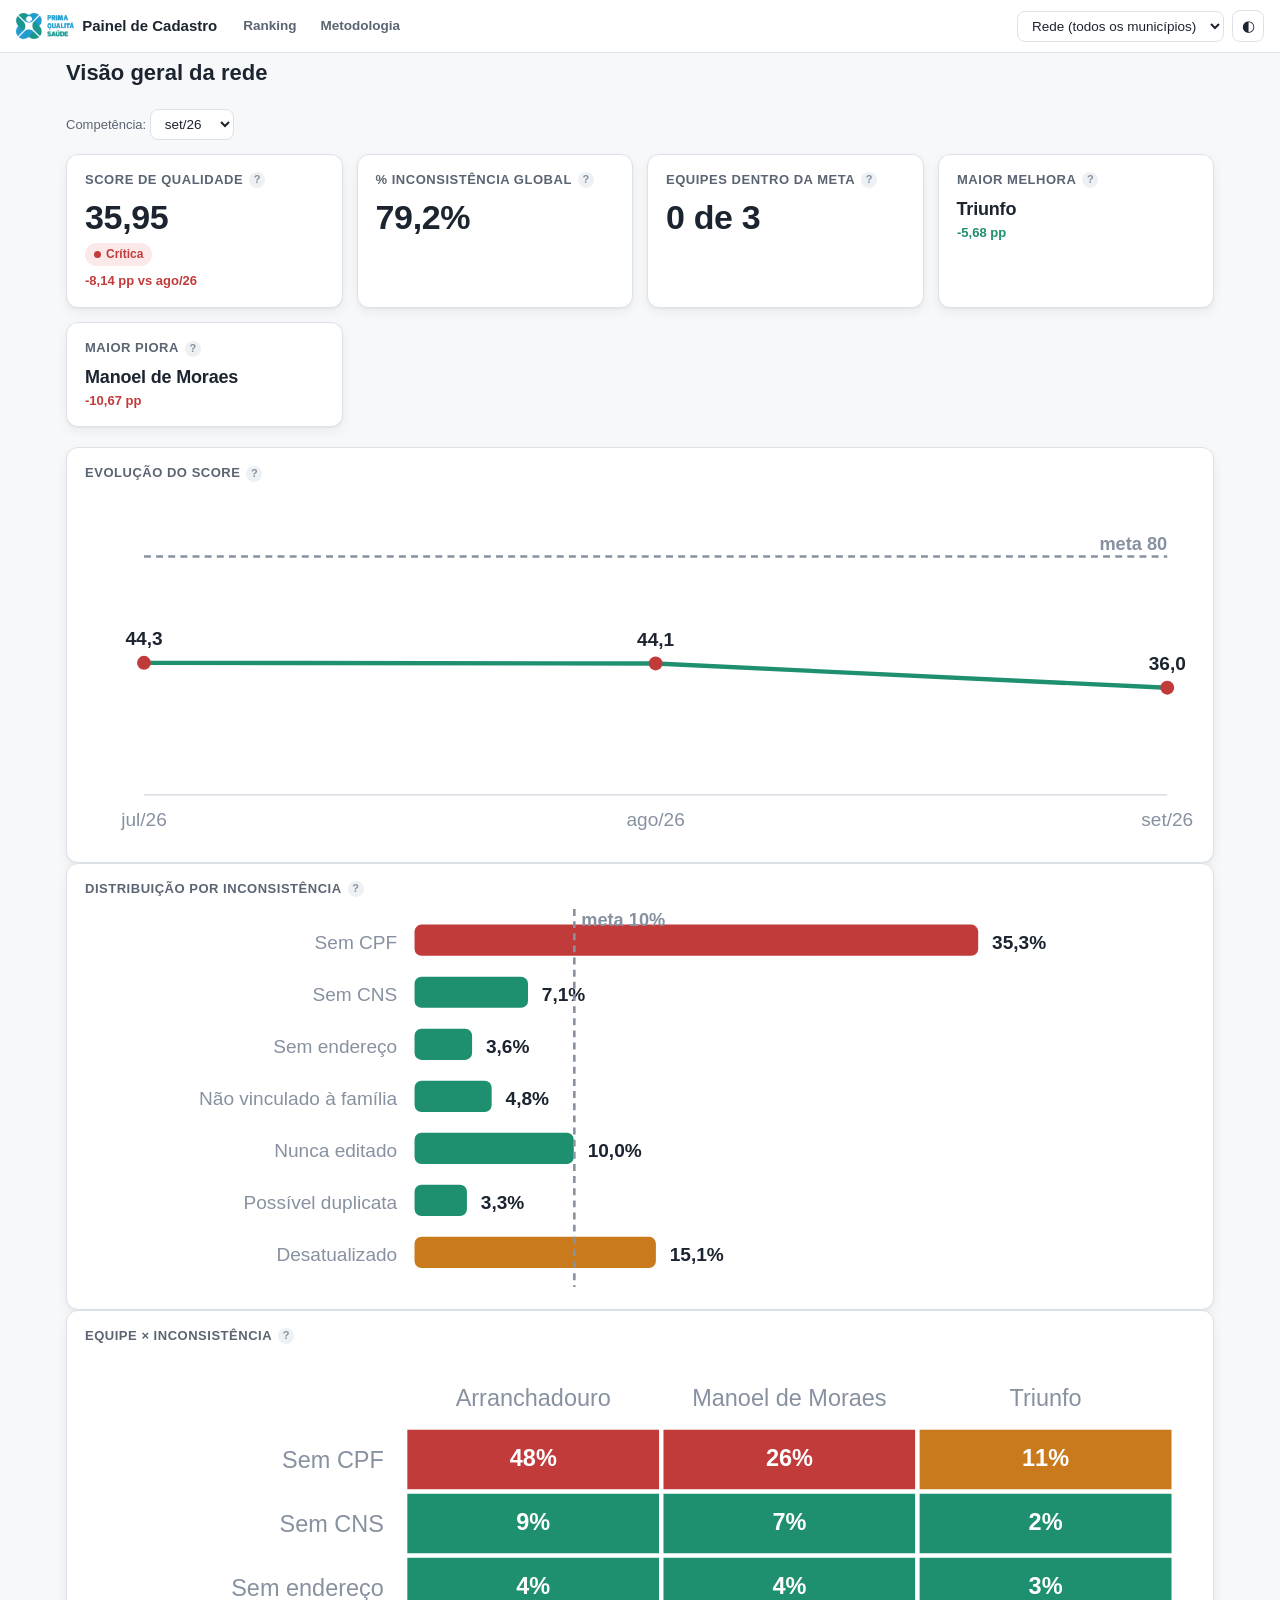
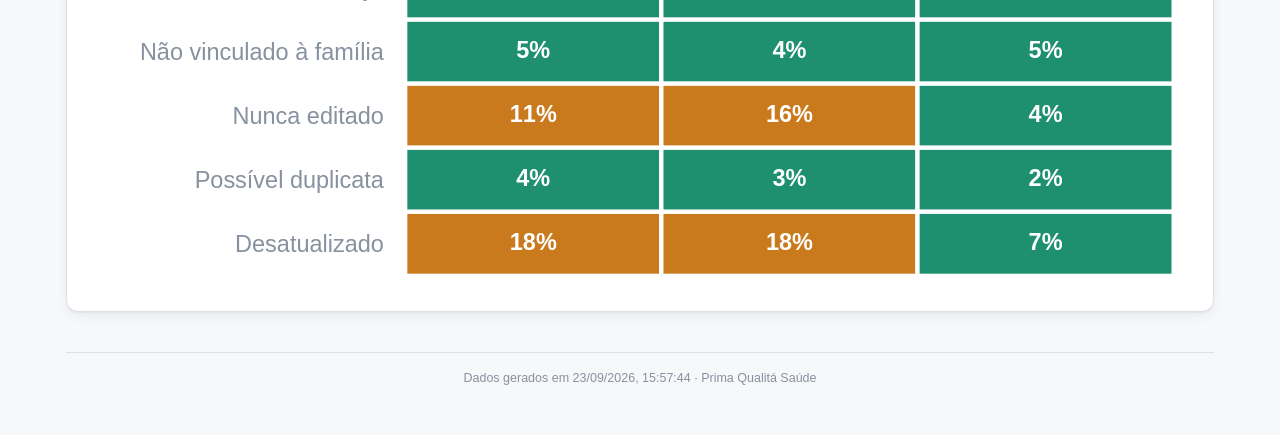
==== site/index.html @ 189eb21d "Primeira versão do painel de qualidade do cadastro Substitui a planilha MAD.xlsx + Power BI por um p" ====
<!doctype html>
<html lang="pt-BR">
<head>
<meta charset="utf-8">
<meta name="viewport" content="width=device-width, initial-scale=1, viewport-fit=cover">
<title>Painel de Cadastro — Visão da rede</title>
<link rel="stylesheet" href="estilo.css">
</head>
<body>
<div id="app"></div>
<script type="application/json" id="dados-pagina">{"gerado_em": "2026-09-23T15:57:44", "metas": {"meta_inconsistencia_pct": 10, "meta_score": 80, "criticidade": {"adequada": 80, "atencao": 65}}, "indicadores": [{"id": "sem_cpf", "titulo": "Sem CPF", "descricao_curta": "Cadastro sem CPF válido preenchido.", "meta_pct": 10, "entra_no_score": true, "orientacao": "Abra o cadastro do cidadão e preencha o campo de CPF, conferindo o número com um documento oficial. Se o cidadão não tiver CPF, oriente a emissão gratuita pela Receita Federal (app ou site \"Meu CPF\") ou em um posto de atendimento antes de finalizar a correção."}, {"id": "sem_cns", "titulo": "Sem CNS", "descricao_curta": "Cadastro sem Cartão Nacional de Saúde (CNS) preenchido.", "meta_pct": 10, "entra_no_score": true, "orientacao": "Busque o Cartão Nacional de Saúde do cidadão pelo CPF ou pelo nome completo + data de nascimento e registre o número no cadastro. Se o cidadão nunca teve CNS emitido, oriente a solicitação em qualquer unidade de saúde ou pelo aplicativo Meu SUS Digital."}, {"id": "sem_endereco", "titulo": "Sem endereço", "descricao_curta": "Cadastro sem logradouro preenchido.", "meta_pct": 10, "entra_no_score": true, "orientacao": "Complete o logradouro, número e bairro do endereço residencial na próxima visita domiciliar ou contato com o cidadão, e confira se o CEP corresponde ao endereço informado."}, {"id": "sem_vinculo_familiar", "titulo": "Não vinculado à família", "descricao_curta": "Cadastro sem vínculo a uma família no sistema.", "meta_pct": 10, "entra_no_score": true, "orientacao": "Verifique se já existe um cadastro de família no mesmo endereço; se existir, vincule o cidadão a ela. Se não existir, crie o cadastro familiar completo e associe o cidadão como membro."}, {"id": "nunca_editado", "titulo": "Nunca editado", "descricao_curta": "Cadastro nunca foi revisado desde a criação (mesma data de criação e edição, ou sem data de edição registrada).", "meta_pct": 10, "entra_no_score": true, "orientacao": "Abra o cadastro, confira todos os campos com o cidadão (endereço, telefone, condições de saúde, vínculo familiar) e salve a edição — mesmo sem nenhuma mudança, isso registra que o cadastro foi revisado."}, {"id": "possivel_duplicata", "titulo": "Possível duplicata", "descricao_curta": "Cadastro que aparenta ser duplicado de outro (mesmo CPF, mesmo CNS, ou nome muito similar com a mesma data de nascimento).", "meta_pct": 10, "entra_no_score": true, "orientacao": "Abra a planilha de possíveis duplicatas da equipe, compare os cadastros do mesmo grupo e, se forem a mesma pessoa, mescle-os ou inative o mais antigo/incompleto, mantendo o mais atualizado. Confira o alerta de óbito/mudança de território antes de excluir ou inativar qualquer um deles."}, {"id": "desatualizado", "titulo": "Desatualizado", "descricao_curta": "Cadastro sem edição há mais de 24 meses em relação ao fim da competência.", "meta_pct": 10, "entra_no_score": false, "orientacao": "Contate o cidadão (visita domiciliar, telefone ou WhatsApp) para confirmar que os dados continuam corretos e registre uma edição no cadastro. Não pesa no Score de Qualidade, mas indica desatualização acumulada que deve ser priorizada com o tempo."}], "grupos": [{"id": "hipertensos", "titulo": "Hipertensos"}, {"id": "diabeticos", "titulo": "Diabéticos"}, {"id": "gestantes", "titulo": "Gestantes"}, {"id": "criancas_0_2", "titulo": "Crianças de 0 a 2 anos"}, {"id": "idosos_60_mais", "titulo": "Idosos de 60 anos ou mais"}], "condicoes": [{"id": "has", "titulo": "Hipertensão (HAS)", "taxa_esperada_min_pct": null, "taxa_esperada_nota": null}, {"id": "diabetes", "titulo": "Diabetes (DM)", "taxa_esperada_min_pct": null, "taxa_esperada_nota": null}, {"id": "alcool", "titulo": "Uso de álcool", "taxa_esperada_min_pct": null, "taxa_esperada_nota": null}, {"id": "drogas", "titulo": "Uso de drogas ilícitas", "taxa_esperada_min_pct": null, "taxa_esperada_nota": null}, {"id": "fumante", "titulo": "Fumante", "taxa_esperada_min_pct": null, "taxa_esperada_nota": null}, {"id": "doenca_respiratoria", "titulo": "Doença respiratória", "taxa_esperada_min_pct": null, "taxa_esperada_nota": null}, {"id": "doenca_cardiaca", "titulo": "Doença cardíaca", "taxa_esperada_min_pct": null, "taxa_esperada_nota": null}, {"id": "doenca_renal", "titulo": "Doença renal", "taxa_esperada_min_pct": null, "taxa_esperada_nota": null}, {"id": "doenca_mental", "titulo": "Doença mental", "taxa_esperada_min_pct": null, "taxa_esperada_nota": null}, {"id": "avc", "titulo": "AVC / Derrame", "taxa_esperada_min_pct": null, "taxa_esperada_nota": null}, {"id": "infarto", "titulo": "Infarto", "taxa_esperada_min_pct": null, "taxa_esperada_nota": null}, {"id": "cancer", "titulo": "Câncer", "taxa_esperada_min_pct": null, "taxa_esperada_nota": null}, {"id": "hanseniase", "titulo": "Hanseníase", "taxa_esperada_min_pct": null, "taxa_esperada_nota": null}, {"id": "tuberculose", "titulo": "Tuberculose", "taxa_esperada_min_pct": null, "taxa_esperada_nota": null}, {"id": "doenca_falciforme", "titulo": "Doença falciforme", "taxa_esperada_min_pct": null, "taxa_esperada_nota": null}, {"id": "internacao_12_meses", "titulo": "Internação nos últimos 12 meses", "taxa_esperada_min_pct": null, "taxa_esperada_nota": null}, {"id": "plantas_medicinais", "titulo": "Usa plantas medicinais", "taxa_esperada_min_pct": null, "taxa_esperada_nota": null}, {"id": "praticas_integrativas", "titulo": "Práticas integrativas e complementares", "taxa_esperada_min_pct": null, "taxa_esperada_nota": null}, {"id": "acamado", "titulo": "Acamado", "taxa_esperada_min_pct": null, "taxa_esperada_nota": null}, {"id": "domiciliado", "titulo": "Domiciliado", "taxa_esperada_min_pct": null, "taxa_esperada_nota": null}, {"id": "gestante", "titulo": "Gestante", "taxa_esperada_min_pct": 1.0, "taxa_esperada_nota": "Estimativa: ~1,5–2% da população total (DATASUS/SINASC)"}], "minimo_cadastros_para_alerta": 300, "municipios": [{"slug": "santa-maria-madalena", "municipio": "Santa Maria Madalena", "brasao": "assets/brasoes/santa_maria_madalena.jfif", "competencias": ["2026-07", "2026-08", "2026-09"], "equipes": [{"slug": "arranchadouro", "equipe": "Arranchadouro", "ine": null, "link_drive": null, "link_padlet": null, "serie": [{"competencia": "2026-07", "total_cadastrados": 5728, "score": 28.12, "dado_incompleto": true, "indicadores_ausentes": ["nunca_editado", "sem_endereco"], "indicadores": [{"id": "sem_cpf", "valor": 2928, "ausente": false}, {"id": "sem_cns", "valor": 523, "ausente": false}, {"id": "sem_endereco", "ausente": true}, {"id": "sem_vinculo_familiar", "valor": 362, "ausente": false}, {"id": "nunca_editado", "ausente": true}, {"id": "possivel_duplicata", "valor": 304, "ausente": false}, {"id": "desatualizado", "ausente": true}]}, {"competencia": "2026-08", "total_cadastrados": 5752, "score": 28.2, "dado_incompleto": true, "indicadores_ausentes": ["nunca_editado", "sem_endereco"], "indicadores": [{"id": "sem_cpf", "valor": 2890, "ausente": false}, {"id": "sem_cns", "valor": 548, "ausente": false}, {"id": "sem_endereco", "ausente": true}, {"id": "sem_vinculo_familiar", "valor": 365, "ausente": false}, {"id": "nunca_editado", "ausente": true}, {"id": "possivel_duplicata", "valor": 327, "ausente": false}, {"id": "desatualizado", "ausente": true}]}, {"competencia": "2026-09", "total_cadastrados": 5664, "score": 19.56, "dado_incompleto": false, "indicadores_ausentes": [], "indicadores": [{"id": "sem_cpf", "valor": 2715, "ausente": false}, {"id": "sem_cns", "valor": 521, "ausente": false}, {"id": "sem_endereco", "valor": 206, "ausente": false}, {"id": "sem_vinculo_familiar", "valor": 277, "ausente": false}, {"id": "nunca_editado", "valor": 615, "ausente": false}, {"id": "possivel_duplicata", "valor": 222, "ausente": false}, {"id": "desatualizado", "valor": 1003, "ausente": false}], "microareas": [{"microarea": "MICROAREA 13", "total_cadastrados": 1064, "indicadores": [{"id": "sem_cpf", "valor": 166, "ausente": false}, {"id": "sem_cns", "valor": 238, "ausente": false}, {"id": "sem_endereco", "valor": 1, "ausente": false}, {"id": "sem_vinculo_familiar", "valor": 4, "ausente": false}, {"id": "nunca_editado", "valor": 91, "ausente": false}, {"id": "possivel_duplicata", "valor": 40, "ausente": false}, {"id": "desatualizado", "valor": 0, "ausente": false}]}, {"microarea": "MICROÁREA 04", "total_cadastrados": 556, "indicadores": [{"id": "sem_cpf", "valor": 401, "ausente": false}, {"id": "sem_cns", "valor": 19, "ausente": false}, {"id": "sem_endereco", "valor": 84, "ausente": false}, {"id": "sem_vinculo_familiar", "valor": 110, "ausente": false}, {"id": "nunca_editado", "valor": 25, "ausente": false}, {"id": "possivel_duplicata", "valor": 47, "ausente": false}, {"id": "desatualizado", "valor": 0, "ausente": false}]}, {"microarea": "MICROÁREA 06", "total_cadastrados": 389, "indicadores": [{"id": "sem_cpf", "valor": 267, "ausente": false}, {"id": "sem_cns", "valor": 19, "ausente": false}, {"id": "sem_endereco", "valor": 5, "ausente": false}, {"id": "sem_vinculo_familiar", "valor": 11, "ausente": false}, {"id": "nunca_editado", "valor": 152, "ausente": false}, {"id": "possivel_duplicata", "valor": 11, "ausente": false}, {"id": "desatualizado", "valor": 122, "ausente": false}]}, {"microarea": "MICROÁREA 07", "total_cadastrados": 410, "indicadores": [{"id": "sem_cpf", "valor": 222, "ausente": false}, {"id": "sem_cns", "valor": 6, "ausente": false}, {"id": "sem_endereco", "valor": 4, "ausente": false}, {"id": "sem_vinculo_familiar", "valor": 10, "ausente": false}, {"id": "nunca_editado", "valor": 7, "ausente": false}, {"id": "possivel_duplicata", "valor": 12, "ausente": false}, {"id": "desatualizado", "valor": 7, "ausente": false}]}, {"microarea": "MICROÁREA 08", "total_cadastrados": 250, "indicadores": [{"id": "sem_cpf", "valor": 51, "ausente": false}, {"id": "sem_cns", "valor": 19, "ausente": false}, {"id": "sem_endereco", "valor": 1, "ausente": false}, {"id": "sem_vinculo_familiar", "valor": 4, "ausente": false}, {"id": "nunca_editado", "valor": 7, "ausente": false}, {"id": "possivel_duplicata", "valor": 8, "ausente": false}, {"id": "desatualizado", "valor": 0, "ausente": false}]}, {"microarea": "MICROÁREA 09", "total_cadastrados": 643, "indicadores": [{"id": "sem_cpf", "valor": 241, "ausente": false}, {"id": "sem_cns", "valor": 11, "ausente": false}, {"id": "sem_endereco", "valor": 13, "ausente": false}, {"id": "sem_vinculo_familiar", "valor": 18, "ausente": false}, {"id": "nunca_editado", "valor": 7, "ausente": false}, {"id": "possivel_duplicata", "valor": 19, "ausente": false}, {"id": "desatualizado", "valor": 0, "ausente": false}]}, {"microarea": "MICROÁREA 10", "total_cadastrados": 247, "indicadores": [{"id": "sem_cpf", "valor": 15, "ausente": false}, {"id": "sem_cns", "valor": 5, "ausente": false}, {"id": "sem_endereco", "valor": 7, "ausente": false}, {"id": "sem_vinculo_familiar", "valor": 9, "ausente": false}, {"id": "nunca_editado", "valor": 24, "ausente": false}, {"id": "possivel_duplicata", "valor": 10, "ausente": false}, {"id": "desatualizado", "valor": 5, "ausente": false}]}, {"microarea": "MICROÁREA 11", "total_cadastrados": 500, "indicadores": [{"id": "sem_cpf", "valor": 155, "ausente": false}, {"id": "sem_cns", "valor": 54, "ausente": false}, {"id": "sem_endereco", "valor": 3, "ausente": false}, {"id": "sem_vinculo_familiar", "valor": 3, "ausente": false}, {"id": "nunca_editado", "valor": 111, "ausente": false}, {"id": "possivel_duplicata", "valor": 18, "ausente": false}, {"id": "desatualizado", "valor": 262, "ausente": false}]}, {"microarea": "MICROÁREA 12", "total_cadastrados": 743, "indicadores": [{"id": "sem_cpf", "valor": 525, "ausente": false}, {"id": "sem_cns", "valor": 101, "ausente": false}, {"id": "sem_endereco", "valor": 8, "ausente": false}, {"id": "sem_vinculo_familiar", "valor": 12, "ausente": false}, {"id": "nunca_editado", "valor": 105, "ausente": false}, {"id": "possivel_duplicata", "valor": 21, "ausente": false}, {"id": "desatualizado", "valor": 561, "ausente": false}]}, {"microarea": "MICROÁREA 14", "total_cadastrados": 862, "indicadores": [{"id": "sem_cpf", "valor": 672, "ausente": false}, {"id": "sem_cns", "valor": 49, "ausente": false}, {"id": "sem_endereco", "valor": 80, "ausente": false}, {"id": "sem_vinculo_familiar", "valor": 96, "ausente": false}, {"id": "nunca_editado", "valor": 86, "ausente": false}, {"id": "possivel_duplicata", "valor": 36, "ausente": false}, {"id": "desatualizado", "valor": 46, "ausente": false}]}], "estado": {"limpos": 1915, "com_1": 2306, "com_2": 1173, "com_3_mais": 270, "media_inconsistencias": 0.981, "fora_area": 47, "total_bruto": 5711}, "faixa_etaria": [{"faixa": "<1", "indicador_id": "sem_cpf", "valor": 0, "total_cadastrados": 36}, {"faixa": "1-4", "indicador_id": "sem_cpf", "valor": 22, "total_cadastrados": 188}, {"faixa": "5-9", "indicador_id": "sem_cpf", "valor": 144, "total_cadastrados": 296}, {"faixa": "10-17", "indicador_id": "sem_cpf", "valor": 318, "total_cadastrados": 536}, {"faixa": "18-59", "indicador_id": "sem_cpf", "valor": 1512, "total_cadastrados": 3050}, {"faixa": "60+", "indicador_id": "sem_cpf", "valor": 717, "total_cadastrados": 1556}], "grupos": [{"id": "criancas_0_2", "total_grupo": 135, "metricas": [{"id": "falha_identificacao_vinculo", "valor": 48}, {"id": "sem_cns", "valor": 44}, {"id": "sem_cpf", "valor": 4}]}, {"id": "diabeticos", "total_grupo": 396, "metricas": [{"id": "falha_identificacao_vinculo", "valor": 171}, {"id": "sem_cns", "valor": 22}, {"id": "sem_cpf", "valor": 145}]}, {"id": "gestantes", "total_grupo": 18, "metricas": [{"id": "falha_identificacao_vinculo", "valor": 4}, {"id": "sem_cns", "valor": 1}, {"id": "sem_cpf", "valor": 3}]}, {"id": "hipertensos", "total_grupo": 1429, "metricas": [{"id": "falha_identificacao_vinculo", "valor": 699}, {"id": "sem_cns", "valor": 75}, {"id": "sem_cpf", "valor": 614}]}, {"id": "idosos_60_mais", "total_grupo": 1556, "metricas": [{"id": "falha_identificacao_vinculo", "valor": 843}, {"id": "sem_cns", "valor": 110}, {"id": "sem_cpf", "valor": 717}]}], "condicoes": [{"id": "has", "valor": 1429, "total_cadastrados": 5664}, {"id": "diabetes", "valor": 396, "total_cadastrados": 5664}, {"id": "alcool", "valor": 236, "total_cadastrados": 5664}, {"id": "drogas", "valor": 11, "total_cadastrados": 5664}, {"id": "fumante", "valor": 258, "total_cadastrados": 5664}, {"id": "doenca_respiratoria", "valor": 63, "total_cadastrados": 5664}, {"id": "doenca_cardiaca", "valor": 96, "total_cadastrados": 5664}, {"id": "doenca_renal", "valor": 32, "total_cadastrados": 5664}, {"id": "doenca_mental", "valor": 55, "total_cadastrados": 5664}, {"id": "avc", "valor": 51, "total_cadastrados": 5664}, {"id": "infarto", "valor": 34, "total_cadastrados": 5664}, {"id": "cancer", "valor": 79, "total_cadastrados": 5664}, {"id": "hanseniase", "valor": 1, "total_cadastrados": 5664}, {"id": "tuberculose", "valor": 1, "total_cadastrados": 5664}, {"id": "doenca_falciforme", "valor": 0, "total_cadastrados": 5664}, {"id": "internacao_12_meses", "valor": 0, "total_cadastrados": 5664}, {"id": "plantas_medicinais", "valor": 0, "total_cadastrados": 5664}, {"id": "praticas_integrativas", "valor": 0, "total_cadastrados": 5664}, {"id": "acamado", "valor": 27, "total_cadastrados": 5664}, {"id": "domiciliado", "valor": 33, "total_cadastrados": 5664}, {"id": "gestante", "valor": 18, "total_cadastrados": 5664}]}]}, {"slug": "manoel-de-moraes", "equipe": "Manoel de Moraes", "ine": null, "link_drive": null, "link_padlet": null, "serie": [{"competencia": "2026-07", "total_cadastrados": 1597, "score": 48.47, "dado_incompleto": true, "indicadores_ausentes": ["nunca_editado", "sem_endereco"], "indicadores": [{"id": "sem_cpf", "valor": 526, "ausente": false}, {"id": "sem_cns", "valor": 117, "ausente": false}, {"id": "sem_endereco", "ausente": true}, {"id": "sem_vinculo_familiar", "valor": 94, "ausente": false}, {"id": "nunca_editado", "ausente": true}, {"id": "possivel_duplicata", "valor": 86, "ausente": false}, {"id": "desatualizado", "ausente": true}]}, {"competencia": "2026-08", "total_cadastrados": 1598, "score": 50.44, "dado_incompleto": true, "indicadores_ausentes": ["nunca_editado", "sem_endereco"], "indicadores": [{"id": "sem_cpf", "valor": 500, "ausente": false}, {"id": "sem_cns", "valor": 118, "ausente": false}, {"id": "sem_endereco", "ausente": true}, {"id": "sem_vinculo_familiar", "valor": 87, "ausente": false}, {"id": "nunca_editado", "ausente": true}, {"id": "possivel_duplicata", "valor": 87, "ausente": false}, {"id": "desatualizado", "ausente": true}]}, {"competencia": "2026-09", "total_cadastrados": 1579, "score": 39.77, "dado_incompleto": false, "indicadores_ausentes": [], "indicadores": [{"id": "sem_cpf", "valor": 414, "ausente": false}, {"id": "sem_cns", "valor": 111, "ausente": false}, {"id": "sem_endereco", "valor": 59, "ausente": false}, {"id": "sem_vinculo_familiar", "valor": 63, "ausente": false}, {"id": "nunca_editado", "valor": 250, "ausente": false}, {"id": "possivel_duplicata", "valor": 54, "ausente": false}, {"id": "desatualizado", "valor": 289, "ausente": false}], "microareas": [{"microarea": "MICROÁREA 01", "total_cadastrados": 294, "indicadores": [{"id": "sem_cpf", "valor": 50, "ausente": false}, {"id": "sem_cns", "valor": 19, "ausente": false}, {"id": "sem_endereco", "valor": 9, "ausente": false}, {"id": "sem_vinculo_familiar", "valor": 10, "ausente": false}, {"id": "nunca_editado", "valor": 46, "ausente": false}, {"id": "possivel_duplicata", "valor": 23, "ausente": false}, {"id": "desatualizado", "valor": 35, "ausente": false}]}, {"microarea": "MICROÁREA 02", "total_cadastrados": 272, "indicadores": [{"id": "sem_cpf", "valor": 52, "ausente": false}, {"id": "sem_cns", "valor": 21, "ausente": false}, {"id": "sem_endereco", "valor": 11, "ausente": false}, {"id": "sem_vinculo_familiar", "valor": 11, "ausente": false}, {"id": "nunca_editado", "valor": 18, "ausente": false}, {"id": "possivel_duplicata", "valor": 6, "ausente": false}, {"id": "desatualizado", "valor": 3, "ausente": false}]}, {"microarea": "MICROÁREA 03", "total_cadastrados": 133, "indicadores": [{"id": "sem_cpf", "valor": 8, "ausente": false}, {"id": "sem_cns", "valor": 0, "ausente": false}, {"id": "sem_endereco", "valor": 0, "ausente": false}, {"id": "sem_vinculo_familiar", "valor": 1, "ausente": false}, {"id": "nunca_editado", "valor": 0, "ausente": false}, {"id": "possivel_duplicata", "valor": 1, "ausente": false}, {"id": "desatualizado", "valor": 0, "ausente": false}]}, {"microarea": "MICROÁREA 04", "total_cadastrados": 285, "indicadores": [{"id": "sem_cpf", "valor": 81, "ausente": false}, {"id": "sem_cns", "valor": 44, "ausente": false}, {"id": "sem_endereco", "valor": 39, "ausente": false}, {"id": "sem_vinculo_familiar", "valor": 41, "ausente": false}, {"id": "nunca_editado", "valor": 41, "ausente": false}, {"id": "possivel_duplicata", "valor": 16, "ausente": false}, {"id": "desatualizado", "valor": 76, "ausente": false}]}, {"microarea": "MICROÁREA 05", "total_cadastrados": 141, "indicadores": [{"id": "sem_cpf", "valor": 10, "ausente": false}, {"id": "sem_cns", "valor": 4, "ausente": false}, {"id": "sem_endereco", "valor": 0, "ausente": false}, {"id": "sem_vinculo_familiar", "valor": 0, "ausente": false}, {"id": "nunca_editado", "valor": 0, "ausente": false}, {"id": "possivel_duplicata", "valor": 0, "ausente": false}, {"id": "desatualizado", "valor": 0, "ausente": false}]}, {"microarea": "MICROÁREA 06", "total_cadastrados": 454, "indicadores": [{"id": "sem_cpf", "valor": 213, "ausente": false}, {"id": "sem_cns", "valor": 23, "ausente": false}, {"id": "sem_endereco", "valor": 0, "ausente": false}, {"id": "sem_vinculo_familiar", "valor": 0, "ausente": false}, {"id": "nunca_editado", "valor": 145, "ausente": false}, {"id": "possivel_duplicata", "valor": 8, "ausente": false}, {"id": "desatualizado", "valor": 175, "ausente": false}]}], "estado": {"limpos": 846, "com_1": 352, "com_2": 299, "com_3_mais": 82, "media_inconsistencias": 0.785, "fora_area": 3, "total_bruto": 1582}, "faixa_etaria": [{"faixa": "<1", "indicador_id": "sem_cpf", "valor": 0, "total_cadastrados": 13}, {"faixa": "1-4", "indicador_id": "sem_cpf", "valor": 2, "total_cadastrados": 53}, {"faixa": "5-9", "indicador_id": "sem_cpf", "valor": 14, "total_cadastrados": 90}, {"faixa": "10-17", "indicador_id": "sem_cpf", "valor": 48, "total_cadastrados": 140}, {"faixa": "18-59", "indicador_id": "sem_cpf", "valor": 261, "total_cadastrados": 870}, {"faixa": "60+", "indicador_id": "sem_cpf", "valor": 89, "total_cadastrados": 413}], "grupos": [{"id": "criancas_0_2", "total_grupo": 32, "metricas": [{"id": "falha_identificacao_vinculo", "valor": 7}, {"id": "sem_cns", "valor": 7}, {"id": "sem_cpf", "valor": 0}]}, {"id": "diabeticos", "total_grupo": 107, "metricas": [{"id": "falha_identificacao_vinculo", "valor": 16}, {"id": "sem_cns", "valor": 3}, {"id": "sem_cpf", "valor": 13}]}, {"id": "gestantes", "total_grupo": 6, "metricas": [{"id": "falha_identificacao_vinculo", "valor": 1}, {"id": "sem_cns", "valor": 1}, {"id": "sem_cpf", "valor": 0}]}, {"id": "hipertensos", "total_grupo": 353, "metricas": [{"id": "falha_identificacao_vinculo", "valor": 68}, {"id": "sem_cns", "valor": 9}, {"id": "sem_cpf", "valor": 58}]}, {"id": "idosos_60_mais", "total_grupo": 413, "metricas": [{"id": "falha_identificacao_vinculo", "valor": 114}, {"id": "sem_cns", "valor": 23}, {"id": "sem_cpf", "valor": 89}]}], "condicoes": [{"id": "has", "valor": 353, "total_cadastrados": 1579}, {"id": "diabetes", "valor": 107, "total_cadastrados": 1579}, {"id": "alcool", "valor": 39, "total_cadastrados": 1579}, {"id": "drogas", "valor": 4, "total_cadastrados": 1579}, {"id": "fumante", "valor": 75, "total_cadastrados": 1579}, {"id": "doenca_respiratoria", "valor": 30, "total_cadastrados": 1579}, {"id": "doenca_cardiaca", "valor": 23, "total_cadastrados": 1579}, {"id": "doenca_renal", "valor": 3, "total_cadastrados": 1579}, {"id": "doenca_mental", "valor": 21, "total_cadastrados": 1579}, {"id": "avc", "valor": 13, "total_cadastrados": 1579}, {"id": "infarto", "valor": 1, "total_cadastrados": 1579}, {"id": "cancer", "valor": 25, "total_cadastrados": 1579}, {"id": "hanseniase", "valor": 0, "total_cadastrados": 1579}, {"id": "tuberculose", "valor": 0, "total_cadastrados": 1579}, {"id": "doenca_falciforme", "valor": 0, "total_cadastrados": 1579}, {"id": "internacao_12_meses", "valor": 0, "total_cadastrados": 1579}, {"id": "plantas_medicinais", "valor": 0, "total_cadastrados": 1579}, {"id": "praticas_integrativas", "valor": 0, "total_cadastrados": 1579}, {"id": "acamado", "valor": 4, "total_cadastrados": 1579}, {"id": "domiciliado", "valor": 76, "total_cadastrados": 1579}, {"id": "gestante", "valor": 6, "total_cadastrados": 1579}]}]}, {"slug": "triunfo", "equipe": "Triunfo", "ine": null, "link_drive": null, "link_padlet": null, "serie": [{"competencia": "2026-07", "total_cadastrados": 2413, "score": 79.98, "dado_incompleto": true, "indicadores_ausentes": ["nunca_editado", "sem_endereco"], "indicadores": [{"id": "sem_cpf", "valor": 322, "ausente": false}, {"id": "sem_cns", "valor": 67, "ausente": false}, {"id": "sem_endereco", "ausente": true}, {"id": "sem_vinculo_familiar", "valor": 41, "ausente": false}, {"id": "nunca_editado", "ausente": true}, {"id": "possivel_duplicata", "valor": 53, "ausente": false}, {"id": "desatualizado", "ausente": true}]}, {"competencia": "2026-08", "total_cadastrados": 2402, "score": 77.94, "dado_incompleto": true, "indicadores_ausentes": ["nunca_editado", "sem_endereco"], "indicadores": [{"id": "sem_cpf", "valor": 299, "ausente": false}, {"id": "sem_cns", "valor": 58, "ausente": false}, {"id": "sem_endereco", "ausente": true}, {"id": "sem_vinculo_familiar", "valor": 120, "ausente": false}, {"id": "nunca_editado", "ausente": true}, {"id": "possivel_duplicata", "valor": 53, "ausente": false}, {"id": "desatualizado", "ausente": true}]}, {"competencia": "2026-09", "total_cadastrados": 2390, "score": 72.26, "dado_incompleto": false, "indicadores_ausentes": [], "indicadores": [{"id": "sem_cpf", "valor": 269, "ausente": false}, {"id": "sem_cns", "valor": 52, "ausente": false}, {"id": "sem_endereco", "valor": 82, "ausente": false}, {"id": "sem_vinculo_familiar", "valor": 125, "ausente": false}, {"id": "nunca_editado", "valor": 95, "ausente": false}, {"id": "possivel_duplicata", "valor": 40, "ausente": false}, {"id": "desatualizado", "valor": 163, "ausente": false}], "microareas": [{"microarea": "MICROÁREA 01", "total_cadastrados": 170, "indicadores": [{"id": "sem_cpf", "valor": 0, "ausente": false}, {"id": "sem_cns", "valor": 0, "ausente": false}, {"id": "sem_endereco", "valor": 0, "ausente": false}, {"id": "sem_vinculo_familiar", "valor": 0, "ausente": false}, {"id": "nunca_editado", "valor": 5, "ausente": false}, {"id": "possivel_duplicata", "valor": 5, "ausente": false}, {"id": "desatualizado", "valor": 0, "ausente": false}]}, {"microarea": "MICROÁREA 02", "total_cadastrados": 205, "indicadores": [{"id": "sem_cpf", "valor": 7, "ausente": false}, {"id": "sem_cns", "valor": 3, "ausente": false}, {"id": "sem_endereco", "valor": 4, "ausente": false}, {"id": "sem_vinculo_familiar", "valor": 7, "ausente": false}, {"id": "nunca_editado", "valor": 1, "ausente": false}, {"id": "possivel_duplicata", "valor": 3, "ausente": false}, {"id": "desatualizado", "valor": 6, "ausente": false}]}, {"microarea": "MICROÁREA 03", "total_cadastrados": 206, "indicadores": [{"id": "sem_cpf", "valor": 1, "ausente": false}, {"id": "sem_cns", "valor": 1, "ausente": false}, {"id": "sem_endereco", "valor": 0, "ausente": false}, {"id": "sem_vinculo_familiar", "valor": 5, "ausente": false}, {"id": "nunca_editado", "valor": 4, "ausente": false}, {"id": "possivel_duplicata", "valor": 6, "ausente": false}, {"id": "desatualizado", "valor": 0, "ausente": false}]}, {"microarea": "MICROÁREA 04", "total_cadastrados": 275, "indicadores": [{"id": "sem_cpf", "valor": 1, "ausente": false}, {"id": "sem_cns", "valor": 0, "ausente": false}, {"id": "sem_endereco", "valor": 7, "ausente": false}, {"id": "sem_vinculo_familiar", "valor": 10, "ausente": false}, {"id": "nunca_editado", "valor": 3, "ausente": false}, {"id": "possivel_duplicata", "valor": 2, "ausente": false}, {"id": "desatualizado", "valor": 0, "ausente": false}]}, {"microarea": "MICROÁREA 05", "total_cadastrados": 298, "indicadores": [{"id": "sem_cpf", "valor": 4, "ausente": false}, {"id": "sem_cns", "valor": 6, "ausente": false}, {"id": "sem_endereco", "valor": 0, "ausente": false}, {"id": "sem_vinculo_familiar", "valor": 1, "ausente": false}, {"id": "nunca_editado", "valor": 13, "ausente": false}, {"id": "possivel_duplicata", "valor": 6, "ausente": false}, {"id": "desatualizado", "valor": 0, "ausente": false}]}, {"microarea": "MICROÁREA 06", "total_cadastrados": 210, "indicadores": [{"id": "sem_cpf", "valor": 12, "ausente": false}, {"id": "sem_cns", "valor": 2, "ausente": false}, {"id": "sem_endereco", "valor": 5, "ausente": false}, {"id": "sem_vinculo_familiar", "valor": 5, "ausente": false}, {"id": "nunca_editado", "valor": 10, "ausente": false}, {"id": "possivel_duplicata", "valor": 8, "ausente": false}, {"id": "desatualizado", "valor": 14, "ausente": false}]}, {"microarea": "MICROÁREA 08", "total_cadastrados": 664, "indicadores": [{"id": "sem_cpf", "valor": 6, "ausente": false}, {"id": "sem_cns", "valor": 3, "ausente": false}, {"id": "sem_endereco", "valor": 0, "ausente": false}, {"id": "sem_vinculo_familiar", "valor": 1, "ausente": false}, {"id": "nunca_editado", "valor": 23, "ausente": false}, {"id": "possivel_duplicata", "valor": 5, "ausente": false}, {"id": "desatualizado", "valor": 11, "ausente": false}]}, {"microarea": "MICROÁREA 09", "total_cadastrados": 362, "indicadores": [{"id": "sem_cpf", "valor": 238, "ausente": false}, {"id": "sem_cns", "valor": 37, "ausente": false}, {"id": "sem_endereco", "valor": 66, "ausente": false}, {"id": "sem_vinculo_familiar", "valor": 96, "ausente": false}, {"id": "nunca_editado", "valor": 36, "ausente": false}, {"id": "possivel_duplicata", "valor": 5, "ausente": false}, {"id": "desatualizado", "valor": 132, "ausente": false}]}], "estado": {"limpos": 1935, "com_1": 203, "com_2": 150, "com_3_mais": 102, "media_inconsistencias": 0.346, "fora_area": 6, "total_bruto": 2396}, "faixa_etaria": [{"faixa": "<1", "indicador_id": "sem_cpf", "valor": 0, "total_cadastrados": 13}, {"faixa": "1-4", "indicador_id": "sem_cpf", "valor": 3, "total_cadastrados": 82}, {"faixa": "5-9", "indicador_id": "sem_cpf", "valor": 18, "total_cadastrados": 144}, {"faixa": "10-17", "indicador_id": "sem_cpf", "valor": 19, "total_cadastrados": 211}, {"faixa": "18-59", "indicador_id": "sem_cpf", "valor": 139, "total_cadastrados": 1272}, {"faixa": "60+", "indicador_id": "sem_cpf", "valor": 90, "total_cadastrados": 668}], "grupos": [{"id": "criancas_0_2", "total_grupo": 55, "metricas": [{"id": "falha_identificacao_vinculo", "valor": 10}, {"id": "sem_cns", "valor": 8}, {"id": "sem_cpf", "valor": 0}]}, {"id": "diabeticos", "total_grupo": 187, "metricas": [{"id": "falha_identificacao_vinculo", "valor": 7}, {"id": "sem_cns", "valor": 2}, {"id": "sem_cpf", "valor": 1}]}, {"id": "gestantes", "total_grupo": 4, "metricas": [{"id": "falha_identificacao_vinculo", "valor": 2}, {"id": "sem_cns", "valor": 2}, {"id": "sem_cpf", "valor": 0}]}, {"id": "hipertensos", "total_grupo": 571, "metricas": [{"id": "falha_identificacao_vinculo", "valor": 19}, {"id": "sem_cns", "valor": 8}, {"id": "sem_cpf", "valor": 5}]}, {"id": "idosos_60_mais", "total_grupo": 668, "metricas": [{"id": "falha_identificacao_vinculo", "valor": 109}, {"id": "sem_cns", "valor": 13}, {"id": "sem_cpf", "valor": 90}]}], "condicoes": [{"id": "has", "valor": 571, "total_cadastrados": 2390}, {"id": "diabetes", "valor": 187, "total_cadastrados": 2390}, {"id": "alcool", "valor": 142, "total_cadastrados": 2390}, {"id": "drogas", "valor": 3, "total_cadastrados": 2390}, {"id": "fumante", "valor": 92, "total_cadastrados": 2390}, {"id": "doenca_respiratoria", "valor": 27, "total_cadastrados": 2390}, {"id": "doenca_cardiaca", "valor": 31, "total_cadastrados": 2390}, {"id": "doenca_renal", "valor": 14, "total_cadastrados": 2390}, {"id": "doenca_mental", "valor": 27, "total_cadastrados": 2390}, {"id": "avc", "valor": 21, "total_cadastrados": 2390}, {"id": "infarto", "valor": 11, "total_cadastrados": 2390}, {"id": "cancer", "valor": 19, "total_cadastrados": 2390}, {"id": "hanseniase", "valor": 0, "total_cadastrados": 2390}, {"id": "tuberculose", "valor": 1, "total_cadastrados": 2390}, {"id": "doenca_falciforme", "valor": 0, "total_cadastrados": 2390}, {"id": "internacao_12_meses", "valor": 0, "total_cadastrados": 2390}, {"id": "plantas_medicinais", "valor": 0, "total_cadastrados": 2390}, {"id": "praticas_integrativas", "valor": 0, "total_cadastrados": 2390}, {"id": "acamado", "valor": 1, "total_cadastrados": 2390}, {"id": "domiciliado", "valor": 94, "total_cadastrados": 2390}, {"id": "gestante", "valor": 4, "total_cadastrados": 2390}]}]}]}]}</script>
<script type="application/json" id="rota-pagina">{"tipo": "rede", "prefixo": ""}</script>
<script src="app.js"></script>
</body>
</html>
---- site/estilo.css ----
/* ────────────────────────────────────────────────────────────────────────
   Painel de Qualidade do Cadastro — Prima Qualitá Saúde
   Sistema de design: paleta extraída do logo, escala única de criticidade,
   modo claro/escuro, acessível (contraste + info que não depende só de cor).
   ──────────────────────────────────────────────────────────────────────── */

:root {
  color-scheme: light;

  /* Identidade Prima Qualitá (extraída de assets/logo_prima.png) */
  --cor-marca-azul: #0f7fb0;
  --cor-marca-azul-forte: #0a5f85;
  --cor-marca-verde: #0f7a70;
  --cor-marca-verde-forte: #0b5c54;

  /* Escala única de criticidade — usada em TODO lugar que precisa dizer
     "bom / atenção / ruim" (score, mapas de calor, badges). Nunca usar
     outra cor para o mesmo significado. */
  --cor-adequada: #1e8f6f;
  --cor-atencao: #c97a1d;
  --cor-critica: #c23b3b;
  --cor-adequada-fundo: #e6f4ef;
  --cor-atencao-fundo: #fbf0e2;
  --cor-critica-fundo: #fbe9e9;

  /* Neutros */
  --fundo: #f7f8fa;
  --fundo-cartao: #ffffff;
  --fundo-alt: #eef1f4;
  --borda: #dde2e8;
  --texto: #1c2430;
  --texto-suave: #5b6472;
  --texto-fraco: #8791a0;
  --sombra: 0 1px 2px rgba(20, 30, 45, 0.06), 0 4px 12px rgba(20, 30, 45, 0.06);

  --fonte: -apple-system, BlinkMacSystemFont, "Segoe UI", Roboto, Helvetica, Arial, sans-serif;
  --raio: 12px;

  padding-top: env(safe-area-inset-top, 0px);
  padding-bottom: env(safe-area-inset-bottom, 0px);
}

@media (prefers-color-scheme: dark) {
  :root:not([data-theme="light"]) {
    color-scheme: dark;
    --cor-marca-azul: #4db8e8;
    --cor-marca-azul-forte: #7ecdf0;
    --cor-marca-verde: #3ecbb9;
    --cor-marca-verde-forte: #6fdcce;

    --cor-adequada: #3dbe94;
    --cor-atencao: #e0973d;
    --cor-critica: #e56767;
    --cor-adequada-fundo: #16332a;
    --cor-atencao-fundo: #3a2c18;
    --cor-critica-fundo: #3a2020;

    --fundo: #12161c;
    --fundo-cartao: #1a2029;
    --fundo-alt: #202834;
    --borda: #2c3542;
    --texto: #e8ecf1;
    --texto-suave: #aab3c0;
    --texto-fraco: #7a8493;
    --sombra: 0 1px 2px rgba(0, 0, 0, 0.3), 0 4px 16px rgba(0, 0, 0, 0.35);
  }
}

:root[data-theme="dark"] {
  color-scheme: dark;
  --cor-marca-azul: #4db8e8;
  --cor-marca-azul-forte: #7ecdf0;
  --cor-marca-verde: #3ecbb9;
  --cor-marca-verde-forte: #6fdcce;

  --cor-adequada: #3dbe94;
  --cor-atencao: #e0973d;
  --cor-critica: #e56767;
  --cor-adequada-fundo: #16332a;
  --cor-atencao-fundo: #3a2c18;
  --cor-critica-fundo: #3a2020;

  --fundo: #12161c;
  --fundo-cartao: #1a2029;
  --fundo-alt: #202834;
  --borda: #2c3542;
  --texto: #e8ecf1;
  --texto-suave: #aab3c0;
  --texto-fraco: #7a8493;
  --sombra: 0 1px 2px rgba(0, 0, 0, 0.3), 0 4px 16px rgba(0, 0, 0, 0.35);
}

* { box-sizing: border-box; }

html, body {
  margin: 0;
  background: var(--fundo);
  color: var(--texto);
  font-family: var(--fonte);
  font-size: 15px;
  line-height: 1.45;
  overflow-x: hidden;
}

img { max-width: 100%; }
[hidden] { display: none !important; }

a { color: var(--cor-marca-azul-forte); }

button, select {
  font: inherit;
  color: inherit;
}

/* ── Layout ────────────────────────────────────────────────────────── */
.pagina {
  max-width: 1180px;
  margin: 0 auto;
  padding: 0 16px 48px;
}

.cabecalho {
  position: sticky;
  top: env(safe-area-inset-top, 0px);
  z-index: 20;
  display: flex;
  align-items: center;
  gap: 16px;
  flex-wrap: wrap;
  padding: 10px 16px;
  background: var(--fundo-cartao);
  border-bottom: 1px solid var(--borda);
}

.cabecalho__marca {
  display: flex;
  align-items: center;
  gap: 8px;
  font-weight: 700;
  color: var(--texto);
  text-decoration: none;
  white-space: nowrap;
}
.cabecalho__marca img { height: 26px; }

.cabecalho__nav {
  display: flex;
  gap: 4px;
  flex-wrap: wrap;
}
.cabecalho__nav a {
  padding: 6px 10px;
  border-radius: 8px;
  color: var(--texto-suave);
  text-decoration: none;
  font-size: 13.5px;
  font-weight: 600;
}
.cabecalho__nav a:hover, .cabecalho__nav a[aria-current="page"] {
  background: var(--fundo-alt);
  color: var(--texto);
}

.cabecalho__controles {
  display: flex;
  align-items: center;
  gap: 8px;
  margin-left: auto;
}

.seletor {
  padding: 6px 10px;
  border-radius: 8px;
  border: 1px solid var(--borda);
  background: var(--fundo-cartao);
  color: var(--texto);
  font-size: 13.5px;
}

.botao-tema {
  border: 1px solid var(--borda);
  background: var(--fundo-cartao);
  border-radius: 8px;
  width: 32px;
  height: 32px;
  display: flex;
  align-items: center;
  justify-content: center;
  cursor: pointer;
}

.migalha {
  font-size: 13px;
  color: var(--texto-fraco);
  margin: 16px 0 4px;
}
.migalha a { color: var(--texto-suave); text-decoration: none; }
.migalha a:hover { text-decoration: underline; }

h1.titulo-pagina {
  font-size: 22px;
  margin: 4px 0 20px;
  display: flex;
  align-items: center;
  gap: 10px;
  flex-wrap: wrap;
}
h1.titulo-pagina img.brasao { height: 32px; border-radius: 4px; }

.grade {
  display: grid;
  grid-template-columns: repeat(auto-fit, minmax(220px, 1fr));
  gap: 14px;
  margin-bottom: 20px;
}

.cartao {
  background: var(--fundo-cartao);
  border: 1px solid var(--borda);
  border-radius: var(--raio);
  padding: 16px 18px;
  box-shadow: var(--sombra);
  min-width: 0;
  overflow-x: auto;
}

.cartao--largo { grid-column: 1 / -1; }

.cartao__cabecalho {
  display: flex;
  align-items: baseline;
  justify-content: space-between;
  gap: 8px;
  margin-bottom: 10px;
}

.cartao__titulo {
  font-size: 13px;
  font-weight: 700;
  text-transform: uppercase;
  letter-spacing: 0.04em;
  color: var(--texto-suave);
  display: flex;
  align-items: center;
  gap: 6px;
}

.ajuda {
  display: inline-flex;
  align-items: center;
  justify-content: center;
  width: 16px;
  height: 16px;
  border-radius: 50%;
  background: var(--fundo-alt);
  color: var(--texto-fraco);
  font-size: 11px;
  font-weight: 700;
  cursor: help;
  border: none;
  position: relative;
}
.ajuda[data-aberto]::after {
  content: attr(aria-label);
  position: absolute;
  bottom: 130%;
  left: 50%;
  transform: translateX(-50%);
  width: max-content;
  max-width: 240px;
  background: var(--texto);
  color: var(--fundo);
  padding: 8px 10px;
  border-radius: 8px;
  font-size: 12px;
  font-weight: 400;
  text-transform: none;
  letter-spacing: normal;
  line-height: 1.35;
  z-index: 30;
  box-shadow: var(--sombra);
}

/* ── Estatística grande (score, %, contadores) ───────────────────────── */
.stat-valor {
  font-size: 34px;
  font-weight: 800;
  line-height: 1;
  letter-spacing: -0.01em;
}
.stat-legenda {
  color: var(--texto-suave);
  font-size: 13px;
  margin-top: 6px;
}
.stat-variacao {
  font-size: 13px;
  font-weight: 700;
  margin-top: 6px;
  display: inline-flex;
  align-items: center;
  gap: 4px;
}
.stat-variacao--boa { color: var(--cor-adequada); }
.stat-variacao--ruim { color: var(--cor-critica); }
.stat-variacao--neutra { color: var(--texto-fraco); }

/* ── Selo de criticidade e dado incompleto ───────────────────────────── */
.selo {
  display: inline-flex;
  align-items: center;
  gap: 5px;
  padding: 3px 9px;
  border-radius: 999px;
  font-size: 12px;
  font-weight: 700;
}
.selo::before {
  content: "";
  width: 7px;
  height: 7px;
  border-radius: 50%;
  background: currentColor;
}
.selo--adequada { color: var(--cor-adequada); background: var(--cor-adequada-fundo); }
.selo--atencao { color: var(--cor-atencao); background: var(--cor-atencao-fundo); }
.selo--critica { color: var(--cor-critica); background: var(--cor-critica-fundo); }
.selo--incompleto {
  color: var(--texto-suave);
  background: var(--fundo-alt);
}
.selo--incompleto::before { background: var(--texto-fraco); }

/* ── Tabelas de ranking ───────────────────────────────────────────────── */
table.tabela {
  width: 100%;
  border-collapse: collapse;
  font-size: 13.5px;
}
table.tabela th {
  text-align: left;
  font-size: 11.5px;
  text-transform: uppercase;
  letter-spacing: 0.04em;
  color: var(--texto-fraco);
  padding: 6px 10px;
  border-bottom: 1px solid var(--borda);
  white-space: nowrap;
}
table.tabela td {
  padding: 8px 10px;
  border-bottom: 1px solid var(--borda);
  vertical-align: middle;
}
table.tabela tr:last-child td { border-bottom: none; }
table.tabela tr:hover td { background: var(--fundo-alt); }
table.tabela td.num { text-align: right; font-variant-numeric: tabular-nums; white-space: nowrap; }
table.tabela a.linha-equipe { color: var(--texto); text-decoration: none; font-weight: 600; }
table.tabela a.linha-equipe:hover { text-decoration: underline; }

/* ── Gráficos SVG (feitos à mão) ──────────────────────────────────────── */
/* min-width evita que o texto do SVG fique ilegível num celular estreito —
   melhor rolar horizontalmente dentro do cartão (que já tem overflow-x:
   auto) do que encolher os rótulos a ponto de não dar para ler. */
.grafico { width: 100%; min-width: 480px; height: auto; overflow: visible; }
.grafico text { font-family: var(--fonte); fill: var(--texto-suave); }
.grafico .eixo { stroke: var(--borda); stroke-width: 1; }
.grafico .meta { stroke: var(--texto-fraco); stroke-width: 1.5; stroke-dasharray: 4 3; }
.grafico .meta-rotulo { fill: var(--texto-fraco); font-size: 10.5px; font-weight: 700; }
.grafico .rotulo-direto { font-size: 11px; font-weight: 700; fill: var(--texto); }
.grafico .rotulo-eixo { font-size: 11px; fill: var(--texto-fraco); }
.grafico .ponto { cursor: pointer; }
.grafico .linha-serie { fill: none; stroke-width: 2.5; }
.grafico .linha-projecao { fill: none; stroke-width: 2; stroke-dasharray: 5 4; }

.fill-adequada { fill: var(--cor-adequada); }
.fill-atencao { fill: var(--cor-atencao); }
.fill-critica { fill: var(--cor-critica); }
.fill-neutro { fill: var(--fundo-alt); }
.stroke-adequada { stroke: var(--cor-adequada); }
.stroke-atencao { stroke: var(--cor-atencao); }
.stroke-critica { stroke: var(--cor-critica); }

/* Mesma paleta que .fill-*, mas para elementos HTML comuns (fill só vale
   para SVG) — usado no waffle de cadastros limpos. */
.bg-adequada { background: var(--cor-adequada); }
.bg-neutro { background: var(--fundo-alt); }

.celula-mapa-calor { stroke: var(--fundo-cartao); stroke-width: 2; cursor: pointer; }
.celula-mapa-calor__rotulo { font-size: 11px; font-weight: 700; text-anchor: middle; dominant-baseline: middle; }

.tooltip-grafico {
  position: fixed;
  pointer-events: none;
  background: var(--texto);
  color: var(--fundo);
  padding: 8px 10px;
  border-radius: 8px;
  font-size: 12.5px;
  line-height: 1.4;
  box-shadow: var(--sombra);
  z-index: 50;
  max-width: 240px;
  transform: translate(-50%, -100%);
}

.legenda-cores {
  display: flex;
  gap: 14px;
  flex-wrap: wrap;
  font-size: 12px;
  color: var(--texto-suave);
  margin-top: 8px;
}
.legenda-cores span { display: inline-flex; align-items: center; gap: 5px; }
.legenda-cores i { width: 10px; height: 10px; border-radius: 3px; display: inline-block; }

/* ── Waffle ───────────────────────────────────────────────────────────── */
.waffle-grade { display: grid; grid-template-columns: repeat(10, 1fr); gap: 3px; max-width: 220px; }
.waffle-quad { aspect-ratio: 1; border-radius: 2px; }

/* ── Utilidades ───────────────────────────────────────────────────────── */
.texto-suave { color: var(--texto-suave); }
.texto-fraco { color: var(--texto-fraco); font-size: 12.5px; }
.rodape {
  text-align: center;
  color: var(--texto-fraco);
  font-size: 12.5px;
  margin-top: 40px;
  padding-top: 16px;
  border-top: 1px solid var(--borda);
}

.botao-grande {
  display: inline-flex;
  align-items: center;
  gap: 8px;
  padding: 14px 22px;
  border-radius: var(--raio);
  background: var(--cor-marca-azul-forte);
  color: #fff;
  font-weight: 700;
  font-size: 15px;
  text-decoration: none;
  box-shadow: var(--sombra);
}
.botao-grande:hover { background: var(--cor-marca-verde-forte); }

@media (prefers-reduced-motion: no-preference) {
  .anima-entrada { animation: entrar 0.35s ease-out both; }
  @keyframes entrar {
    from { opacity: 0; transform: translateY(4px); }
    to { opacity: 1; transform: none; }
  }
}

@media (max-width: 640px) {
  .pagina { padding: 0 12px 40px; }
  .stat-valor { font-size: 28px; }
  .cabecalho__nav { order: 3; width: 100%; }
}
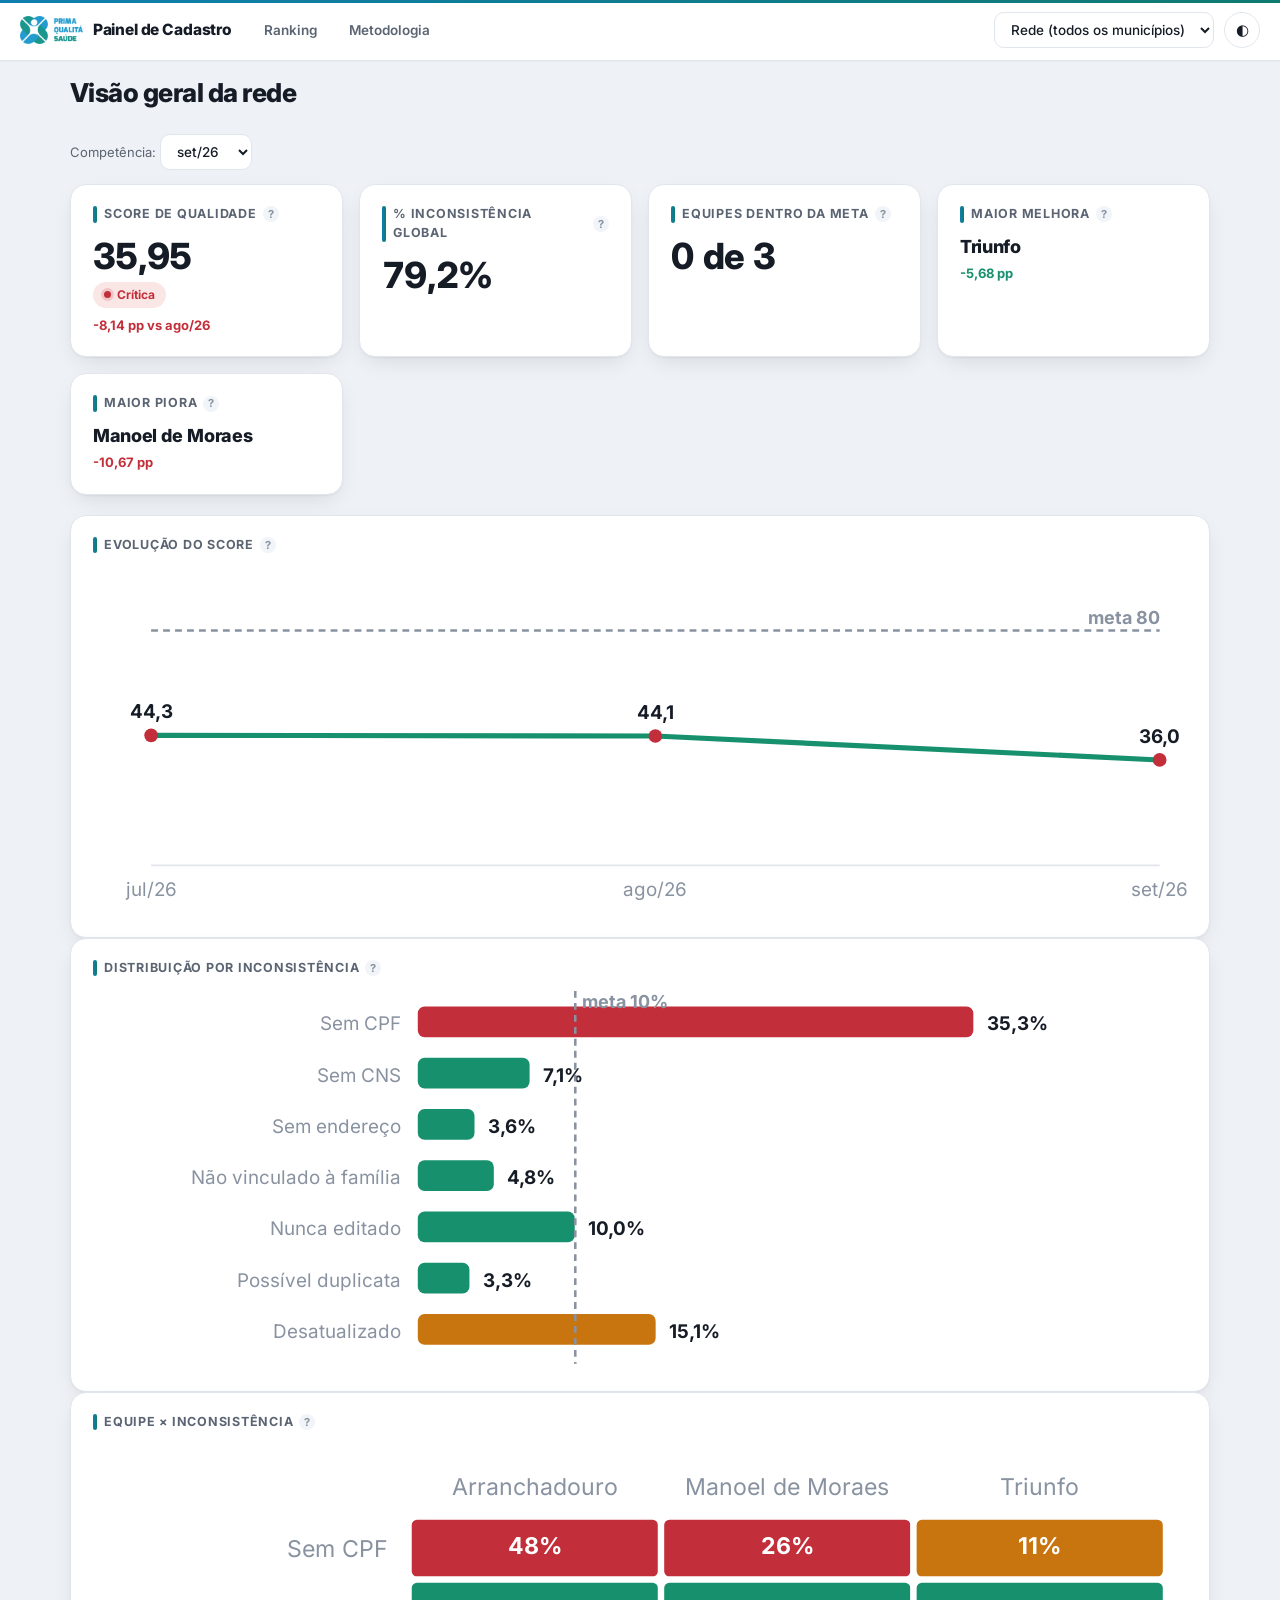
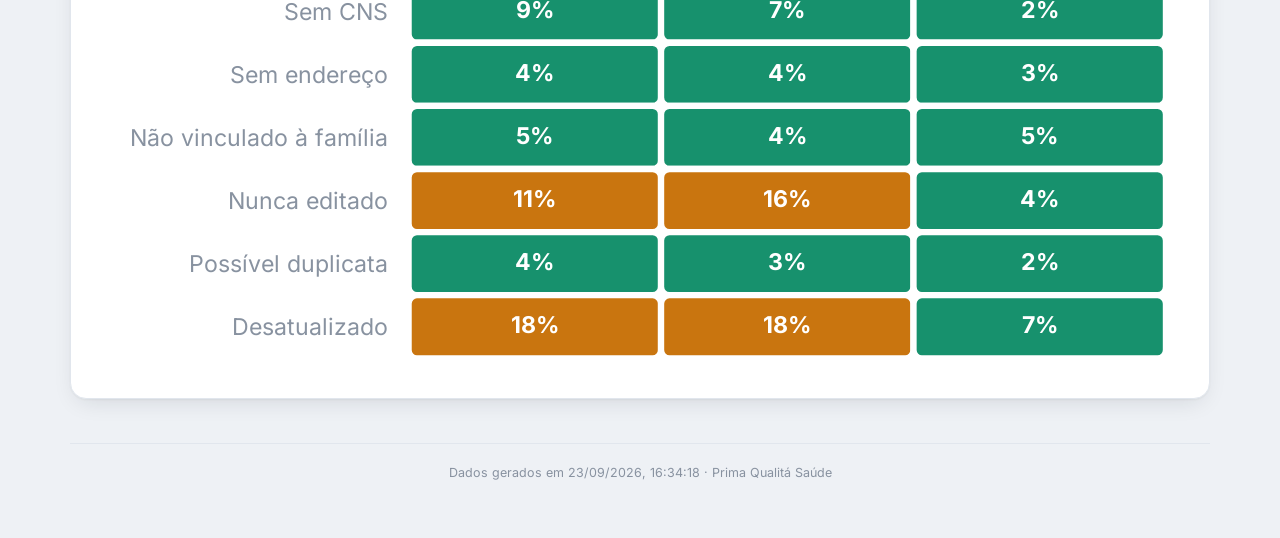
==== commit 39d5c8ef: "Retrabalho visual do painel + esclarece que Desatualizado é fora do score - Nova identidade visual: " ====
--- a/site/index.html
+++ b/site/index.html
@@ -8,7 +8,7 @@
 </head>
 <body>
 <div id="app"></div>
-<script type="application/json" id="dados-pagina">{"gerado_em": "2026-09-23T15:57:44", "metas": {"meta_inconsistencia_pct": 10, "meta_score": 80, "criticidade": {"adequada": 80, "atencao": 65}}, "indicadores": [{"id": "sem_cpf", "titulo": "Sem CPF", "descricao_curta": "Cadastro sem CPF válido preenchido.", "meta_pct": 10, "entra_no_score": true, "orientacao": "Abra o cadastro do cidadão e preencha o campo de CPF, conferindo o número com um documento oficial. Se o cidadão não tiver CPF, oriente a emissão gratuita pela Receita Federal (app ou site \"Meu CPF\") ou em um posto de atendimento antes de finalizar a correção."}, {"id": "sem_cns", "titulo": "Sem CNS", "descricao_curta": "Cadastro sem Cartão Nacional de Saúde (CNS) preenchido.", "meta_pct": 10, "entra_no_score": true, "orientacao": "Busque o Cartão Nacional de Saúde do cidadão pelo CPF ou pelo nome completo + data de nascimento e registre o número no cadastro. Se o cidadão nunca teve CNS emitido, oriente a solicitação em qualquer unidade de saúde ou pelo aplicativo Meu SUS Digital."}, {"id": "sem_endereco", "titulo": "Sem endereço", "descricao_curta": "Cadastro sem logradouro preenchido.", "meta_pct": 10, "entra_no_score": true, "orientacao": "Complete o logradouro, número e bairro do endereço residencial na próxima visita domiciliar ou contato com o cidadão, e confira se o CEP corresponde ao endereço informado."}, {"id": "sem_vinculo_familiar", "titulo": "Não vinculado à família", "descricao_curta": "Cadastro sem vínculo a uma família no sistema.", "meta_pct": 10, "entra_no_score": true, "orientacao": "Verifique se já existe um cadastro de família no mesmo endereço; se existir, vincule o cidadão a ela. Se não existir, crie o cadastro familiar completo e associe o cidadão como membro."}, {"id": "nunca_editado", "titulo": "Nunca editado", "descricao_curta": "Cadastro nunca foi revisado desde a criação (mesma data de criação e edição, ou sem data de edição registrada).", "meta_pct": 10, "entra_no_score": true, "orientacao": "Abra o cadastro, confira todos os campos com o cidadão (endereço, telefone, condições de saúde, vínculo familiar) e salve a edição — mesmo sem nenhuma mudança, isso registra que o cadastro foi revisado."}, {"id": "possivel_duplicata", "titulo": "Possível duplicata", "descricao_curta": "Cadastro que aparenta ser duplicado de outro (mesmo CPF, mesmo CNS, ou nome muito similar com a mesma data de nascimento).", "meta_pct": 10, "entra_no_score": true, "orientacao": "Abra a planilha de possíveis duplicatas da equipe, compare os cadastros do mesmo grupo e, se forem a mesma pessoa, mescle-os ou inative o mais antigo/incompleto, mantendo o mais atualizado. Confira o alerta de óbito/mudança de território antes de excluir ou inativar qualquer um deles."}, {"id": "desatualizado", "titulo": "Desatualizado", "descricao_curta": "Cadastro sem edição há mais de 24 meses em relação ao fim da competência.", "meta_pct": 10, "entra_no_score": false, "orientacao": "Contate o cidadão (visita domiciliar, telefone ou WhatsApp) para confirmar que os dados continuam corretos e registre uma edição no cadastro. Não pesa no Score de Qualidade, mas indica desatualização acumulada que deve ser priorizada com o tempo."}], "grupos": [{"id": "hipertensos", "titulo": "Hipertensos"}, {"id": "diabeticos", "titulo": "Diabéticos"}, {"id": "gestantes", "titulo": "Gestantes"}, {"id": "criancas_0_2", "titulo": "Crianças de 0 a 2 anos"}, {"id": "idosos_60_mais", "titulo": "Idosos de 60 anos ou mais"}], "condicoes": [{"id": "has", "titulo": "Hipertensão (HAS)", "taxa_esperada_min_pct": null, "taxa_esperada_nota": null}, {"id": "diabetes", "titulo": "Diabetes (DM)", "taxa_esperada_min_pct": null, "taxa_esperada_nota": null}, {"id": "alcool", "titulo": "Uso de álcool", "taxa_esperada_min_pct": null, "taxa_esperada_nota": null}, {"id": "drogas", "titulo": "Uso de drogas ilícitas", "taxa_esperada_min_pct": null, "taxa_esperada_nota": null}, {"id": "fumante", "titulo": "Fumante", "taxa_esperada_min_pct": null, "taxa_esperada_nota": null}, {"id": "doenca_respiratoria", "titulo": "Doença respiratória", "taxa_esperada_min_pct": null, "taxa_esperada_nota": null}, {"id": "doenca_cardiaca", "titulo": "Doença cardíaca", "taxa_esperada_min_pct": null, "taxa_esperada_nota": null}, {"id": "doenca_renal", "titulo": "Doença renal", "taxa_esperada_min_pct": null, "taxa_esperada_nota": null}, {"id": "doenca_mental", "titulo": "Doença mental", "taxa_esperada_min_pct": null, "taxa_esperada_nota": null}, {"id": "avc", "titulo": "AVC / Derrame", "taxa_esperada_min_pct": null, "taxa_esperada_nota": null}, {"id": "infarto", "titulo": "Infarto", "taxa_esperada_min_pct": null, "taxa_esperada_nota": null}, {"id": "cancer", "titulo": "Câncer", "taxa_esperada_min_pct": null, "taxa_esperada_nota": null}, {"id": "hanseniase", "titulo": "Hanseníase", "taxa_esperada_min_pct": null, "taxa_esperada_nota": null}, {"id": "tuberculose", "titulo": "Tuberculose", "taxa_esperada_min_pct": null, "taxa_esperada_nota": null}, {"id": "doenca_falciforme", "titulo": "Doença falciforme", "taxa_esperada_min_pct": null, "taxa_esperada_nota": null}, {"id": "internacao_12_meses", "titulo": "Internação nos últimos 12 meses", "taxa_esperada_min_pct": null, "taxa_esperada_nota": null}, {"id": "plantas_medicinais", "titulo": "Usa plantas medicinais", "taxa_esperada_min_pct": null, "taxa_esperada_nota": null}, {"id": "praticas_integrativas", "titulo": "Práticas integrativas e complementares", "taxa_esperada_min_pct": null, "taxa_esperada_nota": null}, {"id": "acamado", "titulo": "Acamado", "taxa_esperada_min_pct": null, "taxa_esperada_nota": null}, {"id": "domiciliado", "titulo": "Domiciliado", "taxa_esperada_min_pct": null, "taxa_esperada_nota": null}, {"id": "gestante", "titulo": "Gestante", "taxa_esperada_min_pct": 1.0, "taxa_esperada_nota": "Estimativa: ~1,5–2% da população total (DATASUS/SINASC)"}], "minimo_cadastros_para_alerta": 300, "municipios": [{"slug": "santa-maria-madalena", "municipio": "Santa Maria Madalena", "brasao": "assets/brasoes/santa_maria_madalena.jfif", "competencias": ["2026-07", "2026-08", "2026-09"], "equipes": [{"slug": "arranchadouro", "equipe": "Arranchadouro", "ine": null, "link_drive": null, "link_padlet": null, "serie": [{"competencia": "2026-07", "total_cadastrados": 5728, "score": 28.12, "dado_incompleto": true, "indicadores_ausentes": ["nunca_editado", "sem_endereco"], "indicadores": [{"id": "sem_cpf", "valor": 2928, "ausente": false}, {"id": "sem_cns", "valor": 523, "ausente": false}, {"id": "sem_endereco", "ausente": true}, {"id": "sem_vinculo_familiar", "valor": 362, "ausente": false}, {"id": "nunca_editado", "ausente": true}, {"id": "possivel_duplicata", "valor": 304, "ausente": false}, {"id": "desatualizado", "ausente": true}]}, {"competencia": "2026-08", "total_cadastrados": 5752, "score": 28.2, "dado_incompleto": true, "indicadores_ausentes": ["nunca_editado", "sem_endereco"], "indicadores": [{"id": "sem_cpf", "valor": 2890, "ausente": false}, {"id": "sem_cns", "valor": 548, "ausente": false}, {"id": "sem_endereco", "ausente": true}, {"id": "sem_vinculo_familiar", "valor": 365, "ausente": false}, {"id": "nunca_editado", "ausente": true}, {"id": "possivel_duplicata", "valor": 327, "ausente": false}, {"id": "desatualizado", "ausente": true}]}, {"competencia": "2026-09", "total_cadastrados": 5664, "score": 19.56, "dado_incompleto": false, "indicadores_ausentes": [], "indicadores": [{"id": "sem_cpf", "valor": 2715, "ausente": false}, {"id": "sem_cns", "valor": 521, "ausente": false}, {"id": "sem_endereco", "valor": 206, "ausente": false}, {"id": "sem_vinculo_familiar", "valor": 277, "ausente": false}, {"id": "nunca_editado", "valor": 615, "ausente": false}, {"id": "possivel_duplicata", "valor": 222, "ausente": false}, {"id": "desatualizado", "valor": 1003, "ausente": false}], "microareas": [{"microarea": "MICROAREA 13", "total_cadastrados": 1064, "indicadores": [{"id": "sem_cpf", "valor": 166, "ausente": false}, {"id": "sem_cns", "valor": 238, "ausente": false}, {"id": "sem_endereco", "valor": 1, "ausente": false}, {"id": "sem_vinculo_familiar", "valor": 4, "ausente": false}, {"id": "nunca_editado", "valor": 91, "ausente": false}, {"id": "possivel_duplicata", "valor": 40, "ausente": false}, {"id": "desatualizado", "valor": 0, "ausente": false}]}, {"microarea": "MICROÁREA 04", "total_cadastrados": 556, "indicadores": [{"id": "sem_cpf", "valor": 401, "ausente": false}, {"id": "sem_cns", "valor": 19, "ausente": false}, {"id": "sem_endereco", "valor": 84, "ausente": false}, {"id": "sem_vinculo_familiar", "valor": 110, "ausente": false}, {"id": "nunca_editado", "valor": 25, "ausente": false}, {"id": "possivel_duplicata", "valor": 47, "ausente": false}, {"id": "desatualizado", "valor": 0, "ausente": false}]}, {"microarea": "MICROÁREA 06", "total_cadastrados": 389, "indicadores": [{"id": "sem_cpf", "valor": 267, "ausente": false}, {"id": "sem_cns", "valor": 19, "ausente": false}, {"id": "sem_endereco", "valor": 5, "ausente": false}, {"id": "sem_vinculo_familiar", "valor": 11, "ausente": false}, {"id": "nunca_editado", "valor": 152, "ausente": false}, {"id": "possivel_duplicata", "valor": 11, "ausente": false}, {"id": "desatualizado", "valor": 122, "ausente": false}]}, {"microarea": "MICROÁREA 07", "total_cadastrados": 410, "indicadores": [{"id": "sem_cpf", "valor": 222, "ausente": false}, {"id": "sem_cns", "valor": 6, "ausente": false}, {"id": "sem_endereco", "valor": 4, "ausente": false}, {"id": "sem_vinculo_familiar", "valor": 10, "ausente": false}, {"id": "nunca_editado", "valor": 7, "ausente": false}, {"id": "possivel_duplicata", "valor": 12, "ausente": false}, {"id": "desatualizado", "valor": 7, "ausente": false}]}, {"microarea": "MICROÁREA 08", "total_cadastrados": 250, "indicadores": [{"id": "sem_cpf", "valor": 51, "ausente": false}, {"id": "sem_cns", "valor": 19, "ausente": false}, {"id": "sem_endereco", "valor": 1, "ausente": false}, {"id": "sem_vinculo_familiar", "valor": 4, "ausente": false}, {"id": "nunca_editado", "valor": 7, "ausente": false}, {"id": "possivel_duplicata", "valor": 8, "ausente": false}, {"id": "desatualizado", "valor": 0, "ausente": false}]}, {"microarea": "MICROÁREA 09", "total_cadastrados": 643, "indicadores": [{"id": "sem_cpf", "valor": 241, "ausente": false}, {"id": "sem_cns", "valor": 11, "ausente": false}, {"id": "sem_endereco", "valor": 13, "ausente": false}, {"id": "sem_vinculo_familiar", "valor": 18, "ausente": false}, {"id": "nunca_editado", "valor": 7, "ausente": false}, {"id": "possivel_duplicata", "valor": 19, "ausente": false}, {"id": "desatualizado", "valor": 0, "ausente": false}]}, {"microarea": "MICROÁREA 10", "total_cadastrados": 247, "indicadores": [{"id": "sem_cpf", "valor": 15, "ausente": false}, {"id": "sem_cns", "valor": 5, "ausente": false}, {"id": "sem_endereco", "valor": 7, "ausente": false}, {"id": "sem_vinculo_familiar", "valor": 9, "ausente": false}, {"id": "nunca_editado", "valor": 24, "ausente": false}, {"id": "possivel_duplicata", "valor": 10, "ausente": false}, {"id": "desatualizado", "valor": 5, "ausente": false}]}, {"microarea": "MICROÁREA 11", "total_cadastrados": 500, "indicadores": [{"id": "sem_cpf", "valor": 155, "ausente": false}, {"id": "sem_cns", "valor": 54, "ausente": false}, {"id": "sem_endereco", "valor": 3, "ausente": false}, {"id": "sem_vinculo_familiar", "valor": 3, "ausente": false}, {"id": "nunca_editado", "valor": 111, "ausente": false}, {"id": "possivel_duplicata", "valor": 18, "ausente": false}, {"id": "desatualizado", "valor": 262, "ausente": false}]}, {"microarea": "MICROÁREA 12", "total_cadastrados": 743, "indicadores": [{"id": "sem_cpf", "valor": 525, "ausente": false}, {"id": "sem_cns", "valor": 101, "ausente": false}, {"id": "sem_endereco", "valor": 8, "ausente": false}, {"id": "sem_vinculo_familiar", "valor": 12, "ausente": false}, {"id": "nunca_editado", "valor": 105, "ausente": false}, {"id": "possivel_duplicata", "valor": 21, "ausente": false}, {"id": "desatualizado", "valor": 561, "ausente": false}]}, {"microarea": "MICROÁREA 14", "total_cadastrados": 862, "indicadores": [{"id": "sem_cpf", "valor": 672, "ausente": false}, {"id": "sem_cns", "valor": 49, "ausente": false}, {"id": "sem_endereco", "valor": 80, "ausente": false}, {"id": "sem_vinculo_familiar", "valor": 96, "ausente": false}, {"id": "nunca_editado", "valor": 86, "ausente": false}, {"id": "possivel_duplicata", "valor": 36, "ausente": false}, {"id": "desatualizado", "valor": 46, "ausente": false}]}], "estado": {"limpos": 1915, "com_1": 2306, "com_2": 1173, "com_3_mais": 270, "media_inconsistencias": 0.981, "fora_area": 47, "total_bruto": 5711}, "faixa_etaria": [{"faixa": "<1", "indicador_id": "sem_cpf", "valor": 0, "total_cadastrados": 36}, {"faixa": "1-4", "indicador_id": "sem_cpf", "valor": 22, "total_cadastrados": 188}, {"faixa": "5-9", "indicador_id": "sem_cpf", "valor": 144, "total_cadastrados": 296}, {"faixa": "10-17", "indicador_id": "sem_cpf", "valor": 318, "total_cadastrados": 536}, {"faixa": "18-59", "indicador_id": "sem_cpf", "valor": 1512, "total_cadastrados": 3050}, {"faixa": "60+", "indicador_id": "sem_cpf", "valor": 717, "total_cadastrados": 1556}], "grupos": [{"id": "criancas_0_2", "total_grupo": 135, "metricas": [{"id": "falha_identificacao_vinculo", "valor": 48}, {"id": "sem_cns", "valor": 44}, {"id": "sem_cpf", "valor": 4}]}, {"id": "diabeticos", "total_grupo": 396, "metricas": [{"id": "falha_identificacao_vinculo", "valor": 171}, {"id": "sem_cns", "valor": 22}, {"id": "sem_cpf", "valor": 145}]}, {"id": "gestantes", "total_grupo": 18, "metricas": [{"id": "falha_identificacao_vinculo", "valor": 4}, {"id": "sem_cns", "valor": 1}, {"id": "sem_cpf", "valor": 3}]}, {"id": "hipertensos", "total_grupo": 1429, "metricas": [{"id": "falha_identificacao_vinculo", "valor": 699}, {"id": "sem_cns", "valor": 75}, {"id": "sem_cpf", "valor": 614}]}, {"id": "idosos_60_mais", "total_grupo": 1556, "metricas": [{"id": "falha_identificacao_vinculo", "valor": 843}, {"id": "sem_cns", "valor": 110}, {"id": "sem_cpf", "valor": 717}]}], "condicoes": [{"id": "has", "valor": 1429, "total_cadastrados": 5664}, {"id": "diabetes", "valor": 396, "total_cadastrados": 5664}, {"id": "alcool", "valor": 236, "total_cadastrados": 5664}, {"id": "drogas", "valor": 11, "total_cadastrados": 5664}, {"id": "fumante", "valor": 258, "total_cadastrados": 5664}, {"id": "doenca_respiratoria", "valor": 63, "total_cadastrados": 5664}, {"id": "doenca_cardiaca", "valor": 96, "total_cadastrados": 5664}, {"id": "doenca_renal", "valor": 32, "total_cadastrados": 5664}, {"id": "doenca_mental", "valor": 55, "total_cadastrados": 5664}, {"id": "avc", "valor": 51, "total_cadastrados": 5664}, {"id": "infarto", "valor": 34, "total_cadastrados": 5664}, {"id": "cancer", "valor": 79, "total_cadastrados": 5664}, {"id": "hanseniase", "valor": 1, "total_cadastrados": 5664}, {"id": "tuberculose", "valor": 1, "total_cadastrados": 5664}, {"id": "doenca_falciforme", "valor": 0, "total_cadastrados": 5664}, {"id": "internacao_12_meses", "valor": 0, "total_cadastrados": 5664}, {"id": "plantas_medicinais", "valor": 0, "total_cadastrados": 5664}, {"id": "praticas_integrativas", "valor": 0, "total_cadastrados": 5664}, {"id": "acamado", "valor": 27, "total_cadastrados": 5664}, {"id": "domiciliado", "valor": 33, "total_cadastrados": 5664}, {"id": "gestante", "valor": 18, "total_cadastrados": 5664}]}]}, {"slug": "manoel-de-moraes", "equipe": "Manoel de Moraes", "ine": null, "link_drive": null, "link_padlet": null, "serie": [{"competencia": "2026-07", "total_cadastrados": 1597, "score": 48.47, "dado_incompleto": true, "indicadores_ausentes": ["nunca_editado", "sem_endereco"], "indicadores": [{"id": "sem_cpf", "valor": 526, "ausente": false}, {"id": "sem_cns", "valor": 117, "ausente": false}, {"id": "sem_endereco", "ausente": true}, {"id": "sem_vinculo_familiar", "valor": 94, "ausente": false}, {"id": "nunca_editado", "ausente": true}, {"id": "possivel_duplicata", "valor": 86, "ausente": false}, {"id": "desatualizado", "ausente": true}]}, {"competencia": "2026-08", "total_cadastrados": 1598, "score": 50.44, "dado_incompleto": true, "indicadores_ausentes": ["nunca_editado", "sem_endereco"], "indicadores": [{"id": "sem_cpf", "valor": 500, "ausente": false}, {"id": "sem_cns", "valor": 118, "ausente": false}, {"id": "sem_endereco", "ausente": true}, {"id": "sem_vinculo_familiar", "valor": 87, "ausente": false}, {"id": "nunca_editado", "ausente": true}, {"id": "possivel_duplicata", "valor": 87, "ausente": false}, {"id": "desatualizado", "ausente": true}]}, {"competencia": "2026-09", "total_cadastrados": 1579, "score": 39.77, "dado_incompleto": false, "indicadores_ausentes": [], "indicadores": [{"id": "sem_cpf", "valor": 414, "ausente": false}, {"id": "sem_cns", "valor": 111, "ausente": false}, {"id": "sem_endereco", "valor": 59, "ausente": false}, {"id": "sem_vinculo_familiar", "valor": 63, "ausente": false}, {"id": "nunca_editado", "valor": 250, "ausente": false}, {"id": "possivel_duplicata", "valor": 54, "ausente": false}, {"id": "desatualizado", "valor": 289, "ausente": false}], "microareas": [{"microarea": "MICROÁREA 01", "total_cadastrados": 294, "indicadores": [{"id": "sem_cpf", "valor": 50, "ausente": false}, {"id": "sem_cns", "valor": 19, "ausente": false}, {"id": "sem_endereco", "valor": 9, "ausente": false}, {"id": "sem_vinculo_familiar", "valor": 10, "ausente": false}, {"id": "nunca_editado", "valor": 46, "ausente": false}, {"id": "possivel_duplicata", "valor": 23, "ausente": false}, {"id": "desatualizado", "valor": 35, "ausente": false}]}, {"microarea": "MICROÁREA 02", "total_cadastrados": 272, "indicadores": [{"id": "sem_cpf", "valor": 52, "ausente": false}, {"id": "sem_cns", "valor": 21, "ausente": false}, {"id": "sem_endereco", "valor": 11, "ausente": false}, {"id": "sem_vinculo_familiar", "valor": 11, "ausente": false}, {"id": "nunca_editado", "valor": 18, "ausente": false}, {"id": "possivel_duplicata", "valor": 6, "ausente": false}, {"id": "desatualizado", "valor": 3, "ausente": false}]}, {"microarea": "MICROÁREA 03", "total_cadastrados": 133, "indicadores": [{"id": "sem_cpf", "valor": 8, "ausente": false}, {"id": "sem_cns", "valor": 0, "ausente": false}, {"id": "sem_endereco", "valor": 0, "ausente": false}, {"id": "sem_vinculo_familiar", "valor": 1, "ausente": false}, {"id": "nunca_editado", "valor": 0, "ausente": false}, {"id": "possivel_duplicata", "valor": 1, "ausente": false}, {"id": "desatualizado", "valor": 0, "ausente": false}]}, {"microarea": "MICROÁREA 04", "total_cadastrados": 285, "indicadores": [{"id": "sem_cpf", "valor": 81, "ausente": false}, {"id": "sem_cns", "valor": 44, "ausente": false}, {"id": "sem_endereco", "valor": 39, "ausente": false}, {"id": "sem_vinculo_familiar", "valor": 41, "ausente": false}, {"id": "nunca_editado", "valor": 41, "ausente": false}, {"id": "possivel_duplicata", "valor": 16, "ausente": false}, {"id": "desatualizado", "valor": 76, "ausente": false}]}, {"microarea": "MICROÁREA 05", "total_cadastrados": 141, "indicadores": [{"id": "sem_cpf", "valor": 10, "ausente": false}, {"id": "sem_cns", "valor": 4, "ausente": false}, {"id": "sem_endereco", "valor": 0, "ausente": false}, {"id": "sem_vinculo_familiar", "valor": 0, "ausente": false}, {"id": "nunca_editado", "valor": 0, "ausente": false}, {"id": "possivel_duplicata", "valor": 0, "ausente": false}, {"id": "desatualizado", "valor": 0, "ausente": false}]}, {"microarea": "MICROÁREA 06", "total_cadastrados": 454, "indicadores": [{"id": "sem_cpf", "valor": 213, "ausente": false}, {"id": "sem_cns", "valor": 23, "ausente": false}, {"id": "sem_endereco", "valor": 0, "ausente": false}, {"id": "sem_vinculo_familiar", "valor": 0, "ausente": false}, {"id": "nunca_editado", "valor": 145, "ausente": false}, {"id": "possivel_duplicata", "valor": 8, "ausente": false}, {"id": "desatualizado", "valor": 175, "ausente": false}]}], "estado": {"limpos": 846, "com_1": 352, "com_2": 299, "com_3_mais": 82, "media_inconsistencias": 0.785, "fora_area": 3, "total_bruto": 1582}, "faixa_etaria": [{"faixa": "<1", "indicador_id": "sem_cpf", "valor": 0, "total_cadastrados": 13}, {"faixa": "1-4", "indicador_id": "sem_cpf", "valor": 2, "total_cadastrados": 53}, {"faixa": "5-9", "indicador_id": "sem_cpf", "valor": 14, "total_cadastrados": 90}, {"faixa": "10-17", "indicador_id": "sem_cpf", "valor": 48, "total_cadastrados": 140}, {"faixa": "18-59", "indicador_id": "sem_cpf", "valor": 261, "total_cadastrados": 870}, {"faixa": "60+", "indicador_id": "sem_cpf", "valor": 89, "total_cadastrados": 413}], "grupos": [{"id": "criancas_0_2", "total_grupo": 32, "metricas": [{"id": "falha_identificacao_vinculo", "valor": 7}, {"id": "sem_cns", "valor": 7}, {"id": "sem_cpf", "valor": 0}]}, {"id": "diabeticos", "total_grupo": 107, "metricas": [{"id": "falha_identificacao_vinculo", "valor": 16}, {"id": "sem_cns", "valor": 3}, {"id": "sem_cpf", "valor": 13}]}, {"id": "gestantes", "total_grupo": 6, "metricas": [{"id": "falha_identificacao_vinculo", "valor": 1}, {"id": "sem_cns", "valor": 1}, {"id": "sem_cpf", "valor": 0}]}, {"id": "hipertensos", "total_grupo": 353, "metricas": [{"id": "falha_identificacao_vinculo", "valor": 68}, {"id": "sem_cns", "valor": 9}, {"id": "sem_cpf", "valor": 58}]}, {"id": "idosos_60_mais", "total_grupo": 413, "metricas": [{"id": "falha_identificacao_vinculo", "valor": 114}, {"id": "sem_cns", "valor": 23}, {"id": "sem_cpf", "valor": 89}]}], "condicoes": [{"id": "has", "valor": 353, "total_cadastrados": 1579}, {"id": "diabetes", "valor": 107, "total_cadastrados": 1579}, {"id": "alcool", "valor": 39, "total_cadastrados": 1579}, {"id": "drogas", "valor": 4, "total_cadastrados": 1579}, {"id": "fumante", "valor": 75, "total_cadastrados": 1579}, {"id": "doenca_respiratoria", "valor": 30, "total_cadastrados": 1579}, {"id": "doenca_cardiaca", "valor": 23, "total_cadastrados": 1579}, {"id": "doenca_renal", "valor": 3, "total_cadastrados": 1579}, {"id": "doenca_mental", "valor": 21, "total_cadastrados": 1579}, {"id": "avc", "valor": 13, "total_cadastrados": 1579}, {"id": "infarto", "valor": 1, "total_cadastrados": 1579}, {"id": "cancer", "valor": 25, "total_cadastrados": 1579}, {"id": "hanseniase", "valor": 0, "total_cadastrados": 1579}, {"id": "tuberculose", "valor": 0, "total_cadastrados": 1579}, {"id": "doenca_falciforme", "valor": 0, "total_cadastrados": 1579}, {"id": "internacao_12_meses", "valor": 0, "total_cadastrados": 1579}, {"id": "plantas_medicinais", "valor": 0, "total_cadastrados": 1579}, {"id": "praticas_integrativas", "valor": 0, "total_cadastrados": 1579}, {"id": "acamado", "valor": 4, "total_cadastrados": 1579}, {"id": "domiciliado", "valor": 76, "total_cadastrados": 1579}, {"id": "gestante", "valor": 6, "total_cadastrados": 1579}]}]}, {"slug": "triunfo", "equipe": "Triunfo", "ine": null, "link_drive": null, "link_padlet": null, "serie": [{"competencia": "2026-07", "total_cadastrados": 2413, "score": 79.98, "dado_incompleto": true, "indicadores_ausentes": ["nunca_editado", "sem_endereco"], "indicadores": [{"id": "sem_cpf", "valor": 322, "ausente": false}, {"id": "sem_cns", "valor": 67, "ausente": false}, {"id": "sem_endereco", "ausente": true}, {"id": "sem_vinculo_familiar", "valor": 41, "ausente": false}, {"id": "nunca_editado", "ausente": true}, {"id": "possivel_duplicata", "valor": 53, "ausente": false}, {"id": "desatualizado", "ausente": true}]}, {"competencia": "2026-08", "total_cadastrados": 2402, "score": 77.94, "dado_incompleto": true, "indicadores_ausentes": ["nunca_editado", "sem_endereco"], "indicadores": [{"id": "sem_cpf", "valor": 299, "ausente": false}, {"id": "sem_cns", "valor": 58, "ausente": false}, {"id": "sem_endereco", "ausente": true}, {"id": "sem_vinculo_familiar", "valor": 120, "ausente": false}, {"id": "nunca_editado", "ausente": true}, {"id": "possivel_duplicata", "valor": 53, "ausente": false}, {"id": "desatualizado", "ausente": true}]}, {"competencia": "2026-09", "total_cadastrados": 2390, "score": 72.26, "dado_incompleto": false, "indicadores_ausentes": [], "indicadores": [{"id": "sem_cpf", "valor": 269, "ausente": false}, {"id": "sem_cns", "valor": 52, "ausente": false}, {"id": "sem_endereco", "valor": 82, "ausente": false}, {"id": "sem_vinculo_familiar", "valor": 125, "ausente": false}, {"id": "nunca_editado", "valor": 95, "ausente": false}, {"id": "possivel_duplicata", "valor": 40, "ausente": false}, {"id": "desatualizado", "valor": 163, "ausente": false}], "microareas": [{"microarea": "MICROÁREA 01", "total_cadastrados": 170, "indicadores": [{"id": "sem_cpf", "valor": 0, "ausente": false}, {"id": "sem_cns", "valor": 0, "ausente": false}, {"id": "sem_endereco", "valor": 0, "ausente": false}, {"id": "sem_vinculo_familiar", "valor": 0, "ausente": false}, {"id": "nunca_editado", "valor": 5, "ausente": false}, {"id": "possivel_duplicata", "valor": 5, "ausente": false}, {"id": "desatualizado", "valor": 0, "ausente": false}]}, {"microarea": "MICROÁREA 02", "total_cadastrados": 205, "indicadores": [{"id": "sem_cpf", "valor": 7, "ausente": false}, {"id": "sem_cns", "valor": 3, "ausente": false}, {"id": "sem_endereco", "valor": 4, "ausente": false}, {"id": "sem_vinculo_familiar", "valor": 7, "ausente": false}, {"id": "nunca_editado", "valor": 1, "ausente": false}, {"id": "possivel_duplicata", "valor": 3, "ausente": false}, {"id": "desatualizado", "valor": 6, "ausente": false}]}, {"microarea": "MICROÁREA 03", "total_cadastrados": 206, "indicadores": [{"id": "sem_cpf", "valor": 1, "ausente": false}, {"id": "sem_cns", "valor": 1, "ausente": false}, {"id": "sem_endereco", "valor": 0, "ausente": false}, {"id": "sem_vinculo_familiar", "valor": 5, "ausente": false}, {"id": "nunca_editado", "valor": 4, "ausente": false}, {"id": "possivel_duplicata", "valor": 6, "ausente": false}, {"id": "desatualizado", "valor": 0, "ausente": false}]}, {"microarea": "MICROÁREA 04", "total_cadastrados": 275, "indicadores": [{"id": "sem_cpf", "valor": 1, "ausente": false}, {"id": "sem_cns", "valor": 0, "ausente": false}, {"id": "sem_endereco", "valor": 7, "ausente": false}, {"id": "sem_vinculo_familiar", "valor": 10, "ausente": false}, {"id": "nunca_editado", "valor": 3, "ausente": false}, {"id": "possivel_duplicata", "valor": 2, "ausente": false}, {"id": "desatualizado", "valor": 0, "ausente": false}]}, {"microarea": "MICROÁREA 05", "total_cadastrados": 298, "indicadores": [{"id": "sem_cpf", "valor": 4, "ausente": false}, {"id": "sem_cns", "valor": 6, "ausente": false}, {"id": "sem_endereco", "valor": 0, "ausente": false}, {"id": "sem_vinculo_familiar", "valor": 1, "ausente": false}, {"id": "nunca_editado", "valor": 13, "ausente": false}, {"id": "possivel_duplicata", "valor": 6, "ausente": false}, {"id": "desatualizado", "valor": 0, "ausente": false}]}, {"microarea": "MICROÁREA 06", "total_cadastrados": 210, "indicadores": [{"id": "sem_cpf", "valor": 12, "ausente": false}, {"id": "sem_cns", "valor": 2, "ausente": false}, {"id": "sem_endereco", "valor": 5, "ausente": false}, {"id": "sem_vinculo_familiar", "valor": 5, "ausente": false}, {"id": "nunca_editado", "valor": 10, "ausente": false}, {"id": "possivel_duplicata", "valor": 8, "ausente": false}, {"id": "desatualizado", "valor": 14, "ausente": false}]}, {"microarea": "MICROÁREA 08", "total_cadastrados": 664, "indicadores": [{"id": "sem_cpf", "valor": 6, "ausente": false}, {"id": "sem_cns", "valor": 3, "ausente": false}, {"id": "sem_endereco", "valor": 0, "ausente": false}, {"id": "sem_vinculo_familiar", "valor": 1, "ausente": false}, {"id": "nunca_editado", "valor": 23, "ausente": false}, {"id": "possivel_duplicata", "valor": 5, "ausente": false}, {"id": "desatualizado", "valor": 11, "ausente": false}]}, {"microarea": "MICROÁREA 09", "total_cadastrados": 362, "indicadores": [{"id": "sem_cpf", "valor": 238, "ausente": false}, {"id": "sem_cns", "valor": 37, "ausente": false}, {"id": "sem_endereco", "valor": 66, "ausente": false}, {"id": "sem_vinculo_familiar", "valor": 96, "ausente": false}, {"id": "nunca_editado", "valor": 36, "ausente": false}, {"id": "possivel_duplicata", "valor": 5, "ausente": false}, {"id": "desatualizado", "valor": 132, "ausente": false}]}], "estado": {"limpos": 1935, "com_1": 203, "com_2": 150, "com_3_mais": 102, "media_inconsistencias": 0.346, "fora_area": 6, "total_bruto": 2396}, "faixa_etaria": [{"faixa": "<1", "indicador_id": "sem_cpf", "valor": 0, "total_cadastrados": 13}, {"faixa": "1-4", "indicador_id": "sem_cpf", "valor": 3, "total_cadastrados": 82}, {"faixa": "5-9", "indicador_id": "sem_cpf", "valor": 18, "total_cadastrados": 144}, {"faixa": "10-17", "indicador_id": "sem_cpf", "valor": 19, "total_cadastrados": 211}, {"faixa": "18-59", "indicador_id": "sem_cpf", "valor": 139, "total_cadastrados": 1272}, {"faixa": "60+", "indicador_id": "sem_cpf", "valor": 90, "total_cadastrados": 668}], "grupos": [{"id": "criancas_0_2", "total_grupo": 55, "metricas": [{"id": "falha_identificacao_vinculo", "valor": 10}, {"id": "sem_cns", "valor": 8}, {"id": "sem_cpf", "valor": 0}]}, {"id": "diabeticos", "total_grupo": 187, "metricas": [{"id": "falha_identificacao_vinculo", "valor": 7}, {"id": "sem_cns", "valor": 2}, {"id": "sem_cpf", "valor": 1}]}, {"id": "gestantes", "total_grupo": 4, "metricas": [{"id": "falha_identificacao_vinculo", "valor": 2}, {"id": "sem_cns", "valor": 2}, {"id": "sem_cpf", "valor": 0}]}, {"id": "hipertensos", "total_grupo": 571, "metricas": [{"id": "falha_identificacao_vinculo", "valor": 19}, {"id": "sem_cns", "valor": 8}, {"id": "sem_cpf", "valor": 5}]}, {"id": "idosos_60_mais", "total_grupo": 668, "metricas": [{"id": "falha_identificacao_vinculo", "valor": 109}, {"id": "sem_cns", "valor": 13}, {"id": "sem_cpf", "valor": 90}]}], "condicoes": [{"id": "has", "valor": 571, "total_cadastrados": 2390}, {"id": "diabetes", "valor": 187, "total_cadastrados": 2390}, {"id": "alcool", "valor": 142, "total_cadastrados": 2390}, {"id": "drogas", "valor": 3, "total_cadastrados": 2390}, {"id": "fumante", "valor": 92, "total_cadastrados": 2390}, {"id": "doenca_respiratoria", "valor": 27, "total_cadastrados": 2390}, {"id": "doenca_cardiaca", "valor": 31, "total_cadastrados": 2390}, {"id": "doenca_renal", "valor": 14, "total_cadastrados": 2390}, {"id": "doenca_mental", "valor": 27, "total_cadastrados": 2390}, {"id": "avc", "valor": 21, "total_cadastrados": 2390}, {"id": "infarto", "valor": 11, "total_cadastrados": 2390}, {"id": "cancer", "valor": 19, "total_cadastrados": 2390}, {"id": "hanseniase", "valor": 0, "total_cadastrados": 2390}, {"id": "tuberculose", "valor": 1, "total_cadastrados": 2390}, {"id": "doenca_falciforme", "valor": 0, "total_cadastrados": 2390}, {"id": "internacao_12_meses", "valor": 0, "total_cadastrados": 2390}, {"id": "plantas_medicinais", "valor": 0, "total_cadastrados": 2390}, {"id": "praticas_integrativas", "valor": 0, "total_cadastrados": 2390}, {"id": "acamado", "valor": 1, "total_cadastrados": 2390}, {"id": "domiciliado", "valor": 94, "total_cadastrados": 2390}, {"id": "gestante", "valor": 4, "total_cadastrados": 2390}]}]}]}]}</script>
+<script type="application/json" id="dados-pagina">{"gerado_em": "2026-09-23T16:34:18", "metas": {"meta_inconsistencia_pct": 10, "meta_score": 80, "criticidade": {"adequada": 80, "atencao": 65}}, "indicadores": [{"id": "sem_cpf", "titulo": "Sem CPF", "descricao_curta": "Cadastro sem CPF válido preenchido.", "meta_pct": 10, "entra_no_score": true, "orientacao": "Abra o cadastro do cidadão e preencha o campo de CPF, conferindo o número com um documento oficial. Se o cidadão não tiver CPF, oriente a emissão gratuita pela Receita Federal (app ou site \"Meu CPF\") ou em um posto de atendimento antes de finalizar a correção."}, {"id": "sem_cns", "titulo": "Sem CNS", "descricao_curta": "Cadastro sem Cartão Nacional de Saúde (CNS) preenchido.", "meta_pct": 10, "entra_no_score": true, "orientacao": "Busque o Cartão Nacional de Saúde do cidadão pelo CPF ou pelo nome completo + data de nascimento e registre o número no cadastro. Se o cidadão nunca teve CNS emitido, oriente a solicitação em qualquer unidade de saúde ou pelo aplicativo Meu SUS Digital."}, {"id": "sem_endereco", "titulo": "Sem endereço", "descricao_curta": "Cadastro sem logradouro preenchido.", "meta_pct": 10, "entra_no_score": true, "orientacao": "Complete o logradouro, número e bairro do endereço residencial na próxima visita domiciliar ou contato com o cidadão, e confira se o CEP corresponde ao endereço informado."}, {"id": "sem_vinculo_familiar", "titulo": "Não vinculado à família", "descricao_curta": "Cadastro sem vínculo a uma família no sistema.", "meta_pct": 10, "entra_no_score": true, "orientacao": "Verifique se já existe um cadastro de família no mesmo endereço; se existir, vincule o cidadão a ela. Se não existir, crie o cadastro familiar completo e associe o cidadão como membro."}, {"id": "nunca_editado", "titulo": "Nunca editado", "descricao_curta": "Cadastro nunca foi revisado desde a criação (mesma data de criação e edição, ou sem data de edição registrada).", "meta_pct": 10, "entra_no_score": true, "orientacao": "Abra o cadastro, confira todos os campos com o cidadão (endereço, telefone, condições de saúde, vínculo familiar) e salve a edição — mesmo sem nenhuma mudança, isso registra que o cadastro foi revisado."}, {"id": "possivel_duplicata", "titulo": "Possível duplicata", "descricao_curta": "Cadastro que aparenta ser duplicado de outro (mesmo CPF, mesmo CNS, ou nome muito similar com a mesma data de nascimento).", "meta_pct": 10, "entra_no_score": true, "orientacao": "Abra a planilha de possíveis duplicatas da equipe, compare os cadastros do mesmo grupo e, se forem a mesma pessoa, mescle-os ou inative o mais antigo/incompleto, mantendo o mais atualizado. Confira o alerta de óbito/mudança de território antes de excluir ou inativar qualquer um deles."}, {"id": "desatualizado", "titulo": "Desatualizado", "descricao_curta": "Cadastro sem edição há mais de 24 meses em relação ao fim da competência.", "meta_pct": 10, "entra_no_score": false, "orientacao": "Contate o cidadão (visita domiciliar, telefone ou WhatsApp) para confirmar que os dados continuam corretos e registre uma edição no cadastro. Não pesa no Score de Qualidade, mas indica desatualização acumulada que deve ser priorizada com o tempo."}], "grupos": [{"id": "hipertensos", "titulo": "Hipertensos"}, {"id": "diabeticos", "titulo": "Diabéticos"}, {"id": "gestantes", "titulo": "Gestantes"}, {"id": "criancas_0_2", "titulo": "Crianças de 0 a 2 anos"}, {"id": "idosos_60_mais", "titulo": "Idosos de 60 anos ou mais"}], "condicoes": [{"id": "has", "titulo": "Hipertensão (HAS)", "taxa_esperada_min_pct": null, "taxa_esperada_nota": null}, {"id": "diabetes", "titulo": "Diabetes (DM)", "taxa_esperada_min_pct": null, "taxa_esperada_nota": null}, {"id": "alcool", "titulo": "Uso de álcool", "taxa_esperada_min_pct": null, "taxa_esperada_nota": null}, {"id": "drogas", "titulo": "Uso de drogas ilícitas", "taxa_esperada_min_pct": null, "taxa_esperada_nota": null}, {"id": "fumante", "titulo": "Fumante", "taxa_esperada_min_pct": null, "taxa_esperada_nota": null}, {"id": "doenca_respiratoria", "titulo": "Doença respiratória", "taxa_esperada_min_pct": null, "taxa_esperada_nota": null}, {"id": "doenca_cardiaca", "titulo": "Doença cardíaca", "taxa_esperada_min_pct": null, "taxa_esperada_nota": null}, {"id": "doenca_renal", "titulo": "Doença renal", "taxa_esperada_min_pct": null, "taxa_esperada_nota": null}, {"id": "doenca_mental", "titulo": "Doença mental", "taxa_esperada_min_pct": null, "taxa_esperada_nota": null}, {"id": "avc", "titulo": "AVC / Derrame", "taxa_esperada_min_pct": null, "taxa_esperada_nota": null}, {"id": "infarto", "titulo": "Infarto", "taxa_esperada_min_pct": null, "taxa_esperada_nota": null}, {"id": "cancer", "titulo": "Câncer", "taxa_esperada_min_pct": null, "taxa_esperada_nota": null}, {"id": "hanseniase", "titulo": "Hanseníase", "taxa_esperada_min_pct": null, "taxa_esperada_nota": null}, {"id": "tuberculose", "titulo": "Tuberculose", "taxa_esperada_min_pct": null, "taxa_esperada_nota": null}, {"id": "doenca_falciforme", "titulo": "Doença falciforme", "taxa_esperada_min_pct": null, "taxa_esperada_nota": null}, {"id": "internacao_12_meses", "titulo": "Internação nos últimos 12 meses", "taxa_esperada_min_pct": null, "taxa_esperada_nota": null}, {"id": "plantas_medicinais", "titulo": "Usa plantas medicinais", "taxa_esperada_min_pct": null, "taxa_esperada_nota": null}, {"id": "praticas_integrativas", "titulo": "Práticas integrativas e complementares", "taxa_esperada_min_pct": null, "taxa_esperada_nota": null}, {"id": "acamado", "titulo": "Acamado", "taxa_esperada_min_pct": null, "taxa_esperada_nota": null}, {"id": "domiciliado", "titulo": "Domiciliado", "taxa_esperada_min_pct": null, "taxa_esperada_nota": null}, {"id": "gestante", "titulo": "Gestante", "taxa_esperada_min_pct": 1.0, "taxa_esperada_nota": "Estimativa: ~1,5–2% da população total (DATASUS/SINASC)"}], "minimo_cadastros_para_alerta": 300, "municipios": [{"slug": "santa-maria-madalena", "municipio": "Santa Maria Madalena", "brasao": "assets/brasoes/santa_maria_madalena.jfif", "competencias": ["2026-07", "2026-08", "2026-09"], "equipes": [{"slug": "arranchadouro", "equipe": "Arranchadouro", "ine": null, "link_drive": null, "link_padlet": null, "serie": [{"competencia": "2026-07", "total_cadastrados": 5728, "score": 28.12, "dado_incompleto": true, "indicadores_ausentes": ["nunca_editado", "sem_endereco"], "indicadores": [{"id": "sem_cpf", "valor": 2928, "ausente": false}, {"id": "sem_cns", "valor": 523, "ausente": false}, {"id": "sem_endereco", "ausente": true}, {"id": "sem_vinculo_familiar", "valor": 362, "ausente": false}, {"id": "nunca_editado", "ausente": true}, {"id": "possivel_duplicata", "valor": 304, "ausente": false}, {"id": "desatualizado", "ausente": true}]}, {"competencia": "2026-08", "total_cadastrados": 5752, "score": 28.2, "dado_incompleto": true, "indicadores_ausentes": ["nunca_editado", "sem_endereco"], "indicadores": [{"id": "sem_cpf", "valor": 2890, "ausente": false}, {"id": "sem_cns", "valor": 548, "ausente": false}, {"id": "sem_endereco", "ausente": true}, {"id": "sem_vinculo_familiar", "valor": 365, "ausente": false}, {"id": "nunca_editado", "ausente": true}, {"id": "possivel_duplicata", "valor": 327, "ausente": false}, {"id": "desatualizado", "ausente": true}]}, {"competencia": "2026-09", "total_cadastrados": 5664, "score": 19.56, "dado_incompleto": false, "indicadores_ausentes": [], "indicadores": [{"id": "sem_cpf", "valor": 2715, "ausente": false}, {"id": "sem_cns", "valor": 521, "ausente": false}, {"id": "sem_endereco", "valor": 206, "ausente": false}, {"id": "sem_vinculo_familiar", "valor": 277, "ausente": false}, {"id": "nunca_editado", "valor": 615, "ausente": false}, {"id": "possivel_duplicata", "valor": 222, "ausente": false}, {"id": "desatualizado", "valor": 1003, "ausente": false}], "microareas": [{"microarea": "MICROAREA 13", "total_cadastrados": 1064, "indicadores": [{"id": "sem_cpf", "valor": 166, "ausente": false}, {"id": "sem_cns", "valor": 238, "ausente": false}, {"id": "sem_endereco", "valor": 1, "ausente": false}, {"id": "sem_vinculo_familiar", "valor": 4, "ausente": false}, {"id": "nunca_editado", "valor": 91, "ausente": false}, {"id": "possivel_duplicata", "valor": 40, "ausente": false}, {"id": "desatualizado", "valor": 0, "ausente": false}]}, {"microarea": "MICROÁREA 04", "total_cadastrados": 556, "indicadores": [{"id": "sem_cpf", "valor": 401, "ausente": false}, {"id": "sem_cns", "valor": 19, "ausente": false}, {"id": "sem_endereco", "valor": 84, "ausente": false}, {"id": "sem_vinculo_familiar", "valor": 110, "ausente": false}, {"id": "nunca_editado", "valor": 25, "ausente": false}, {"id": "possivel_duplicata", "valor": 47, "ausente": false}, {"id": "desatualizado", "valor": 0, "ausente": false}]}, {"microarea": "MICROÁREA 06", "total_cadastrados": 389, "indicadores": [{"id": "sem_cpf", "valor": 267, "ausente": false}, {"id": "sem_cns", "valor": 19, "ausente": false}, {"id": "sem_endereco", "valor": 5, "ausente": false}, {"id": "sem_vinculo_familiar", "valor": 11, "ausente": false}, {"id": "nunca_editado", "valor": 152, "ausente": false}, {"id": "possivel_duplicata", "valor": 11, "ausente": false}, {"id": "desatualizado", "valor": 122, "ausente": false}]}, {"microarea": "MICROÁREA 07", "total_cadastrados": 410, "indicadores": [{"id": "sem_cpf", "valor": 222, "ausente": false}, {"id": "sem_cns", "valor": 6, "ausente": false}, {"id": "sem_endereco", "valor": 4, "ausente": false}, {"id": "sem_vinculo_familiar", "valor": 10, "ausente": false}, {"id": "nunca_editado", "valor": 7, "ausente": false}, {"id": "possivel_duplicata", "valor": 12, "ausente": false}, {"id": "desatualizado", "valor": 7, "ausente": false}]}, {"microarea": "MICROÁREA 08", "total_cadastrados": 250, "indicadores": [{"id": "sem_cpf", "valor": 51, "ausente": false}, {"id": "sem_cns", "valor": 19, "ausente": false}, {"id": "sem_endereco", "valor": 1, "ausente": false}, {"id": "sem_vinculo_familiar", "valor": 4, "ausente": false}, {"id": "nunca_editado", "valor": 7, "ausente": false}, {"id": "possivel_duplicata", "valor": 8, "ausente": false}, {"id": "desatualizado", "valor": 0, "ausente": false}]}, {"microarea": "MICROÁREA 09", "total_cadastrados": 643, "indicadores": [{"id": "sem_cpf", "valor": 241, "ausente": false}, {"id": "sem_cns", "valor": 11, "ausente": false}, {"id": "sem_endereco", "valor": 13, "ausente": false}, {"id": "sem_vinculo_familiar", "valor": 18, "ausente": false}, {"id": "nunca_editado", "valor": 7, "ausente": false}, {"id": "possivel_duplicata", "valor": 19, "ausente": false}, {"id": "desatualizado", "valor": 0, "ausente": false}]}, {"microarea": "MICROÁREA 10", "total_cadastrados": 247, "indicadores": [{"id": "sem_cpf", "valor": 15, "ausente": false}, {"id": "sem_cns", "valor": 5, "ausente": false}, {"id": "sem_endereco", "valor": 7, "ausente": false}, {"id": "sem_vinculo_familiar", "valor": 9, "ausente": false}, {"id": "nunca_editado", "valor": 24, "ausente": false}, {"id": "possivel_duplicata", "valor": 10, "ausente": false}, {"id": "desatualizado", "valor": 5, "ausente": false}]}, {"microarea": "MICROÁREA 11", "total_cadastrados": 500, "indicadores": [{"id": "sem_cpf", "valor": 155, "ausente": false}, {"id": "sem_cns", "valor": 54, "ausente": false}, {"id": "sem_endereco", "valor": 3, "ausente": false}, {"id": "sem_vinculo_familiar", "valor": 3, "ausente": false}, {"id": "nunca_editado", "valor": 111, "ausente": false}, {"id": "possivel_duplicata", "valor": 18, "ausente": false}, {"id": "desatualizado", "valor": 262, "ausente": false}]}, {"microarea": "MICROÁREA 12", "total_cadastrados": 743, "indicadores": [{"id": "sem_cpf", "valor": 525, "ausente": false}, {"id": "sem_cns", "valor": 101, "ausente": false}, {"id": "sem_endereco", "valor": 8, "ausente": false}, {"id": "sem_vinculo_familiar", "valor": 12, "ausente": false}, {"id": "nunca_editado", "valor": 105, "ausente": false}, {"id": "possivel_duplicata", "valor": 21, "ausente": false}, {"id": "desatualizado", "valor": 561, "ausente": false}]}, {"microarea": "MICROÁREA 14", "total_cadastrados": 862, "indicadores": [{"id": "sem_cpf", "valor": 672, "ausente": false}, {"id": "sem_cns", "valor": 49, "ausente": false}, {"id": "sem_endereco", "valor": 80, "ausente": false}, {"id": "sem_vinculo_familiar", "valor": 96, "ausente": false}, {"id": "nunca_editado", "valor": 86, "ausente": false}, {"id": "possivel_duplicata", "valor": 36, "ausente": false}, {"id": "desatualizado", "valor": 46, "ausente": false}]}], "estado": {"limpos": 1915, "com_1": 2306, "com_2": 1173, "com_3_mais": 270, "media_inconsistencias": 0.981, "fora_area": 47, "total_bruto": 5711}, "faixa_etaria": [{"faixa": "<1", "indicador_id": "sem_cpf", "valor": 0, "total_cadastrados": 36}, {"faixa": "1-4", "indicador_id": "sem_cpf", "valor": 22, "total_cadastrados": 188}, {"faixa": "5-9", "indicador_id": "sem_cpf", "valor": 144, "total_cadastrados": 296}, {"faixa": "10-17", "indicador_id": "sem_cpf", "valor": 318, "total_cadastrados": 536}, {"faixa": "18-59", "indicador_id": "sem_cpf", "valor": 1512, "total_cadastrados": 3050}, {"faixa": "60+", "indicador_id": "sem_cpf", "valor": 717, "total_cadastrados": 1556}], "grupos": [{"id": "criancas_0_2", "total_grupo": 135, "metricas": [{"id": "falha_identificacao_vinculo", "valor": 48}, {"id": "sem_cns", "valor": 44}, {"id": "sem_cpf", "valor": 4}]}, {"id": "diabeticos", "total_grupo": 396, "metricas": [{"id": "falha_identificacao_vinculo", "valor": 171}, {"id": "sem_cns", "valor": 22}, {"id": "sem_cpf", "valor": 145}]}, {"id": "gestantes", "total_grupo": 18, "metricas": [{"id": "falha_identificacao_vinculo", "valor": 4}, {"id": "sem_cns", "valor": 1}, {"id": "sem_cpf", "valor": 3}]}, {"id": "hipertensos", "total_grupo": 1429, "metricas": [{"id": "falha_identificacao_vinculo", "valor": 699}, {"id": "sem_cns", "valor": 75}, {"id": "sem_cpf", "valor": 614}]}, {"id": "idosos_60_mais", "total_grupo": 1556, "metricas": [{"id": "falha_identificacao_vinculo", "valor": 843}, {"id": "sem_cns", "valor": 110}, {"id": "sem_cpf", "valor": 717}]}], "condicoes": [{"id": "has", "valor": 1429, "total_cadastrados": 5664}, {"id": "diabetes", "valor": 396, "total_cadastrados": 5664}, {"id": "alcool", "valor": 236, "total_cadastrados": 5664}, {"id": "drogas", "valor": 11, "total_cadastrados": 5664}, {"id": "fumante", "valor": 258, "total_cadastrados": 5664}, {"id": "doenca_respiratoria", "valor": 63, "total_cadastrados": 5664}, {"id": "doenca_cardiaca", "valor": 96, "total_cadastrados": 5664}, {"id": "doenca_renal", "valor": 32, "total_cadastrados": 5664}, {"id": "doenca_mental", "valor": 55, "total_cadastrados": 5664}, {"id": "avc", "valor": 51, "total_cadastrados": 5664}, {"id": "infarto", "valor": 34, "total_cadastrados": 5664}, {"id": "cancer", "valor": 79, "total_cadastrados": 5664}, {"id": "hanseniase", "valor": 1, "total_cadastrados": 5664}, {"id": "tuberculose", "valor": 1, "total_cadastrados": 5664}, {"id": "doenca_falciforme", "valor": 0, "total_cadastrados": 5664}, {"id": "internacao_12_meses", "valor": 0, "total_cadastrados": 5664}, {"id": "plantas_medicinais", "valor": 0, "total_cadastrados": 5664}, {"id": "praticas_integrativas", "valor": 0, "total_cadastrados": 5664}, {"id": "acamado", "valor": 27, "total_cadastrados": 5664}, {"id": "domiciliado", "valor": 33, "total_cadastrados": 5664}, {"id": "gestante", "valor": 18, "total_cadastrados": 5664}]}]}, {"slug": "manoel-de-moraes", "equipe": "Manoel de Moraes", "ine": null, "link_drive": null, "link_padlet": null, "serie": [{"competencia": "2026-07", "total_cadastrados": 1597, "score": 48.47, "dado_incompleto": true, "indicadores_ausentes": ["nunca_editado", "sem_endereco"], "indicadores": [{"id": "sem_cpf", "valor": 526, "ausente": false}, {"id": "sem_cns", "valor": 117, "ausente": false}, {"id": "sem_endereco", "ausente": true}, {"id": "sem_vinculo_familiar", "valor": 94, "ausente": false}, {"id": "nunca_editado", "ausente": true}, {"id": "possivel_duplicata", "valor": 86, "ausente": false}, {"id": "desatualizado", "ausente": true}]}, {"competencia": "2026-08", "total_cadastrados": 1598, "score": 50.44, "dado_incompleto": true, "indicadores_ausentes": ["nunca_editado", "sem_endereco"], "indicadores": [{"id": "sem_cpf", "valor": 500, "ausente": false}, {"id": "sem_cns", "valor": 118, "ausente": false}, {"id": "sem_endereco", "ausente": true}, {"id": "sem_vinculo_familiar", "valor": 87, "ausente": false}, {"id": "nunca_editado", "ausente": true}, {"id": "possivel_duplicata", "valor": 87, "ausente": false}, {"id": "desatualizado", "ausente": true}]}, {"competencia": "2026-09", "total_cadastrados": 1579, "score": 39.77, "dado_incompleto": false, "indicadores_ausentes": [], "indicadores": [{"id": "sem_cpf", "valor": 414, "ausente": false}, {"id": "sem_cns", "valor": 111, "ausente": false}, {"id": "sem_endereco", "valor": 59, "ausente": false}, {"id": "sem_vinculo_familiar", "valor": 63, "ausente": false}, {"id": "nunca_editado", "valor": 250, "ausente": false}, {"id": "possivel_duplicata", "valor": 54, "ausente": false}, {"id": "desatualizado", "valor": 289, "ausente": false}], "microareas": [{"microarea": "MICROÁREA 01", "total_cadastrados": 294, "indicadores": [{"id": "sem_cpf", "valor": 50, "ausente": false}, {"id": "sem_cns", "valor": 19, "ausente": false}, {"id": "sem_endereco", "valor": 9, "ausente": false}, {"id": "sem_vinculo_familiar", "valor": 10, "ausente": false}, {"id": "nunca_editado", "valor": 46, "ausente": false}, {"id": "possivel_duplicata", "valor": 23, "ausente": false}, {"id": "desatualizado", "valor": 35, "ausente": false}]}, {"microarea": "MICROÁREA 02", "total_cadastrados": 272, "indicadores": [{"id": "sem_cpf", "valor": 52, "ausente": false}, {"id": "sem_cns", "valor": 21, "ausente": false}, {"id": "sem_endereco", "valor": 11, "ausente": false}, {"id": "sem_vinculo_familiar", "valor": 11, "ausente": false}, {"id": "nunca_editado", "valor": 18, "ausente": false}, {"id": "possivel_duplicata", "valor": 6, "ausente": false}, {"id": "desatualizado", "valor": 3, "ausente": false}]}, {"microarea": "MICROÁREA 03", "total_cadastrados": 133, "indicadores": [{"id": "sem_cpf", "valor": 8, "ausente": false}, {"id": "sem_cns", "valor": 0, "ausente": false}, {"id": "sem_endereco", "valor": 0, "ausente": false}, {"id": "sem_vinculo_familiar", "valor": 1, "ausente": false}, {"id": "nunca_editado", "valor": 0, "ausente": false}, {"id": "possivel_duplicata", "valor": 1, "ausente": false}, {"id": "desatualizado", "valor": 0, "ausente": false}]}, {"microarea": "MICROÁREA 04", "total_cadastrados": 285, "indicadores": [{"id": "sem_cpf", "valor": 81, "ausente": false}, {"id": "sem_cns", "valor": 44, "ausente": false}, {"id": "sem_endereco", "valor": 39, "ausente": false}, {"id": "sem_vinculo_familiar", "valor": 41, "ausente": false}, {"id": "nunca_editado", "valor": 41, "ausente": false}, {"id": "possivel_duplicata", "valor": 16, "ausente": false}, {"id": "desatualizado", "valor": 76, "ausente": false}]}, {"microarea": "MICROÁREA 05", "total_cadastrados": 141, "indicadores": [{"id": "sem_cpf", "valor": 10, "ausente": false}, {"id": "sem_cns", "valor": 4, "ausente": false}, {"id": "sem_endereco", "valor": 0, "ausente": false}, {"id": "sem_vinculo_familiar", "valor": 0, "ausente": false}, {"id": "nunca_editado", "valor": 0, "ausente": false}, {"id": "possivel_duplicata", "valor": 0, "ausente": false}, {"id": "desatualizado", "valor": 0, "ausente": false}]}, {"microarea": "MICROÁREA 06", "total_cadastrados": 454, "indicadores": [{"id": "sem_cpf", "valor": 213, "ausente": false}, {"id": "sem_cns", "valor": 23, "ausente": false}, {"id": "sem_endereco", "valor": 0, "ausente": false}, {"id": "sem_vinculo_familiar", "valor": 0, "ausente": false}, {"id": "nunca_editado", "valor": 145, "ausente": false}, {"id": "possivel_duplicata", "valor": 8, "ausente": false}, {"id": "desatualizado", "valor": 175, "ausente": false}]}], "estado": {"limpos": 846, "com_1": 352, "com_2": 299, "com_3_mais": 82, "media_inconsistencias": 0.785, "fora_area": 3, "total_bruto": 1582}, "faixa_etaria": [{"faixa": "<1", "indicador_id": "sem_cpf", "valor": 0, "total_cadastrados": 13}, {"faixa": "1-4", "indicador_id": "sem_cpf", "valor": 2, "total_cadastrados": 53}, {"faixa": "5-9", "indicador_id": "sem_cpf", "valor": 14, "total_cadastrados": 90}, {"faixa": "10-17", "indicador_id": "sem_cpf", "valor": 48, "total_cadastrados": 140}, {"faixa": "18-59", "indicador_id": "sem_cpf", "valor": 261, "total_cadastrados": 870}, {"faixa": "60+", "indicador_id": "sem_cpf", "valor": 89, "total_cadastrados": 413}], "grupos": [{"id": "criancas_0_2", "total_grupo": 32, "metricas": [{"id": "falha_identificacao_vinculo", "valor": 7}, {"id": "sem_cns", "valor": 7}, {"id": "sem_cpf", "valor": 0}]}, {"id": "diabeticos", "total_grupo": 107, "metricas": [{"id": "falha_identificacao_vinculo", "valor": 16}, {"id": "sem_cns", "valor": 3}, {"id": "sem_cpf", "valor": 13}]}, {"id": "gestantes", "total_grupo": 6, "metricas": [{"id": "falha_identificacao_vinculo", "valor": 1}, {"id": "sem_cns", "valor": 1}, {"id": "sem_cpf", "valor": 0}]}, {"id": "hipertensos", "total_grupo": 353, "metricas": [{"id": "falha_identificacao_vinculo", "valor": 68}, {"id": "sem_cns", "valor": 9}, {"id": "sem_cpf", "valor": 58}]}, {"id": "idosos_60_mais", "total_grupo": 413, "metricas": [{"id": "falha_identificacao_vinculo", "valor": 114}, {"id": "sem_cns", "valor": 23}, {"id": "sem_cpf", "valor": 89}]}], "condicoes": [{"id": "has", "valor": 353, "total_cadastrados": 1579}, {"id": "diabetes", "valor": 107, "total_cadastrados": 1579}, {"id": "alcool", "valor": 39, "total_cadastrados": 1579}, {"id": "drogas", "valor": 4, "total_cadastrados": 1579}, {"id": "fumante", "valor": 75, "total_cadastrados": 1579}, {"id": "doenca_respiratoria", "valor": 30, "total_cadastrados": 1579}, {"id": "doenca_cardiaca", "valor": 23, "total_cadastrados": 1579}, {"id": "doenca_renal", "valor": 3, "total_cadastrados": 1579}, {"id": "doenca_mental", "valor": 21, "total_cadastrados": 1579}, {"id": "avc", "valor": 13, "total_cadastrados": 1579}, {"id": "infarto", "valor": 1, "total_cadastrados": 1579}, {"id": "cancer", "valor": 25, "total_cadastrados": 1579}, {"id": "hanseniase", "valor": 0, "total_cadastrados": 1579}, {"id": "tuberculose", "valor": 0, "total_cadastrados": 1579}, {"id": "doenca_falciforme", "valor": 0, "total_cadastrados": 1579}, {"id": "internacao_12_meses", "valor": 0, "total_cadastrados": 1579}, {"id": "plantas_medicinais", "valor": 0, "total_cadastrados": 1579}, {"id": "praticas_integrativas", "valor": 0, "total_cadastrados": 1579}, {"id": "acamado", "valor": 4, "total_cadastrados": 1579}, {"id": "domiciliado", "valor": 76, "total_cadastrados": 1579}, {"id": "gestante", "valor": 6, "total_cadastrados": 1579}]}]}, {"slug": "triunfo", "equipe": "Triunfo", "ine": null, "link_drive": null, "link_padlet": null, "serie": [{"competencia": "2026-07", "total_cadastrados": 2413, "score": 79.98, "dado_incompleto": true, "indicadores_ausentes": ["nunca_editado", "sem_endereco"], "indicadores": [{"id": "sem_cpf", "valor": 322, "ausente": false}, {"id": "sem_cns", "valor": 67, "ausente": false}, {"id": "sem_endereco", "ausente": true}, {"id": "sem_vinculo_familiar", "valor": 41, "ausente": false}, {"id": "nunca_editado", "ausente": true}, {"id": "possivel_duplicata", "valor": 53, "ausente": false}, {"id": "desatualizado", "ausente": true}]}, {"competencia": "2026-08", "total_cadastrados": 2402, "score": 77.94, "dado_incompleto": true, "indicadores_ausentes": ["nunca_editado", "sem_endereco"], "indicadores": [{"id": "sem_cpf", "valor": 299, "ausente": false}, {"id": "sem_cns", "valor": 58, "ausente": false}, {"id": "sem_endereco", "ausente": true}, {"id": "sem_vinculo_familiar", "valor": 120, "ausente": false}, {"id": "nunca_editado", "ausente": true}, {"id": "possivel_duplicata", "valor": 53, "ausente": false}, {"id": "desatualizado", "ausente": true}]}, {"competencia": "2026-09", "total_cadastrados": 2390, "score": 72.26, "dado_incompleto": false, "indicadores_ausentes": [], "indicadores": [{"id": "sem_cpf", "valor": 269, "ausente": false}, {"id": "sem_cns", "valor": 52, "ausente": false}, {"id": "sem_endereco", "valor": 82, "ausente": false}, {"id": "sem_vinculo_familiar", "valor": 125, "ausente": false}, {"id": "nunca_editado", "valor": 95, "ausente": false}, {"id": "possivel_duplicata", "valor": 40, "ausente": false}, {"id": "desatualizado", "valor": 163, "ausente": false}], "microareas": [{"microarea": "MICROÁREA 01", "total_cadastrados": 170, "indicadores": [{"id": "sem_cpf", "valor": 0, "ausente": false}, {"id": "sem_cns", "valor": 0, "ausente": false}, {"id": "sem_endereco", "valor": 0, "ausente": false}, {"id": "sem_vinculo_familiar", "valor": 0, "ausente": false}, {"id": "nunca_editado", "valor": 5, "ausente": false}, {"id": "possivel_duplicata", "valor": 5, "ausente": false}, {"id": "desatualizado", "valor": 0, "ausente": false}]}, {"microarea": "MICROÁREA 02", "total_cadastrados": 205, "indicadores": [{"id": "sem_cpf", "valor": 7, "ausente": false}, {"id": "sem_cns", "valor": 3, "ausente": false}, {"id": "sem_endereco", "valor": 4, "ausente": false}, {"id": "sem_vinculo_familiar", "valor": 7, "ausente": false}, {"id": "nunca_editado", "valor": 1, "ausente": false}, {"id": "possivel_duplicata", "valor": 3, "ausente": false}, {"id": "desatualizado", "valor": 6, "ausente": false}]}, {"microarea": "MICROÁREA 03", "total_cadastrados": 206, "indicadores": [{"id": "sem_cpf", "valor": 1, "ausente": false}, {"id": "sem_cns", "valor": 1, "ausente": false}, {"id": "sem_endereco", "valor": 0, "ausente": false}, {"id": "sem_vinculo_familiar", "valor": 5, "ausente": false}, {"id": "nunca_editado", "valor": 4, "ausente": false}, {"id": "possivel_duplicata", "valor": 6, "ausente": false}, {"id": "desatualizado", "valor": 0, "ausente": false}]}, {"microarea": "MICROÁREA 04", "total_cadastrados": 275, "indicadores": [{"id": "sem_cpf", "valor": 1, "ausente": false}, {"id": "sem_cns", "valor": 0, "ausente": false}, {"id": "sem_endereco", "valor": 7, "ausente": false}, {"id": "sem_vinculo_familiar", "valor": 10, "ausente": false}, {"id": "nunca_editado", "valor": 3, "ausente": false}, {"id": "possivel_duplicata", "valor": 2, "ausente": false}, {"id": "desatualizado", "valor": 0, "ausente": false}]}, {"microarea": "MICROÁREA 05", "total_cadastrados": 298, "indicadores": [{"id": "sem_cpf", "valor": 4, "ausente": false}, {"id": "sem_cns", "valor": 6, "ausente": false}, {"id": "sem_endereco", "valor": 0, "ausente": false}, {"id": "sem_vinculo_familiar", "valor": 1, "ausente": false}, {"id": "nunca_editado", "valor": 13, "ausente": false}, {"id": "possivel_duplicata", "valor": 6, "ausente": false}, {"id": "desatualizado", "valor": 0, "ausente": false}]}, {"microarea": "MICROÁREA 06", "total_cadastrados": 210, "indicadores": [{"id": "sem_cpf", "valor": 12, "ausente": false}, {"id": "sem_cns", "valor": 2, "ausente": false}, {"id": "sem_endereco", "valor": 5, "ausente": false}, {"id": "sem_vinculo_familiar", "valor": 5, "ausente": false}, {"id": "nunca_editado", "valor": 10, "ausente": false}, {"id": "possivel_duplicata", "valor": 8, "ausente": false}, {"id": "desatualizado", "valor": 14, "ausente": false}]}, {"microarea": "MICROÁREA 08", "total_cadastrados": 664, "indicadores": [{"id": "sem_cpf", "valor": 6, "ausente": false}, {"id": "sem_cns", "valor": 3, "ausente": false}, {"id": "sem_endereco", "valor": 0, "ausente": false}, {"id": "sem_vinculo_familiar", "valor": 1, "ausente": false}, {"id": "nunca_editado", "valor": 23, "ausente": false}, {"id": "possivel_duplicata", "valor": 5, "ausente": false}, {"id": "desatualizado", "valor": 11, "ausente": false}]}, {"microarea": "MICROÁREA 09", "total_cadastrados": 362, "indicadores": [{"id": "sem_cpf", "valor": 238, "ausente": false}, {"id": "sem_cns", "valor": 37, "ausente": false}, {"id": "sem_endereco", "valor": 66, "ausente": false}, {"id": "sem_vinculo_familiar", "valor": 96, "ausente": false}, {"id": "nunca_editado", "valor": 36, "ausente": false}, {"id": "possivel_duplicata", "valor": 5, "ausente": false}, {"id": "desatualizado", "valor": 132, "ausente": false}]}], "estado": {"limpos": 1935, "com_1": 203, "com_2": 150, "com_3_mais": 102, "media_inconsistencias": 0.346, "fora_area": 6, "total_bruto": 2396}, "faixa_etaria": [{"faixa": "<1", "indicador_id": "sem_cpf", "valor": 0, "total_cadastrados": 13}, {"faixa": "1-4", "indicador_id": "sem_cpf", "valor": 3, "total_cadastrados": 82}, {"faixa": "5-9", "indicador_id": "sem_cpf", "valor": 18, "total_cadastrados": 144}, {"faixa": "10-17", "indicador_id": "sem_cpf", "valor": 19, "total_cadastrados": 211}, {"faixa": "18-59", "indicador_id": "sem_cpf", "valor": 139, "total_cadastrados": 1272}, {"faixa": "60+", "indicador_id": "sem_cpf", "valor": 90, "total_cadastrados": 668}], "grupos": [{"id": "criancas_0_2", "total_grupo": 55, "metricas": [{"id": "falha_identificacao_vinculo", "valor": 10}, {"id": "sem_cns", "valor": 8}, {"id": "sem_cpf", "valor": 0}]}, {"id": "diabeticos", "total_grupo": 187, "metricas": [{"id": "falha_identificacao_vinculo", "valor": 7}, {"id": "sem_cns", "valor": 2}, {"id": "sem_cpf", "valor": 1}]}, {"id": "gestantes", "total_grupo": 4, "metricas": [{"id": "falha_identificacao_vinculo", "valor": 2}, {"id": "sem_cns", "valor": 2}, {"id": "sem_cpf", "valor": 0}]}, {"id": "hipertensos", "total_grupo": 571, "metricas": [{"id": "falha_identificacao_vinculo", "valor": 19}, {"id": "sem_cns", "valor": 8}, {"id": "sem_cpf", "valor": 5}]}, {"id": "idosos_60_mais", "total_grupo": 668, "metricas": [{"id": "falha_identificacao_vinculo", "valor": 109}, {"id": "sem_cns", "valor": 13}, {"id": "sem_cpf", "valor": 90}]}], "condicoes": [{"id": "has", "valor": 571, "total_cadastrados": 2390}, {"id": "diabetes", "valor": 187, "total_cadastrados": 2390}, {"id": "alcool", "valor": 142, "total_cadastrados": 2390}, {"id": "drogas", "valor": 3, "total_cadastrados": 2390}, {"id": "fumante", "valor": 92, "total_cadastrados": 2390}, {"id": "doenca_respiratoria", "valor": 27, "total_cadastrados": 2390}, {"id": "doenca_cardiaca", "valor": 31, "total_cadastrados": 2390}, {"id": "doenca_renal", "valor": 14, "total_cadastrados": 2390}, {"id": "doenca_mental", "valor": 27, "total_cadastrados": 2390}, {"id": "avc", "valor": 21, "total_cadastrados": 2390}, {"id": "infarto", "valor": 11, "total_cadastrados": 2390}, {"id": "cancer", "valor": 19, "total_cadastrados": 2390}, {"id": "hanseniase", "valor": 0, "total_cadastrados": 2390}, {"id": "tuberculose", "valor": 1, "total_cadastrados": 2390}, {"id": "doenca_falciforme", "valor": 0, "total_cadastrados": 2390}, {"id": "internacao_12_meses", "valor": 0, "total_cadastrados": 2390}, {"id": "plantas_medicinais", "valor": 0, "total_cadastrados": 2390}, {"id": "praticas_integrativas", "valor": 0, "total_cadastrados": 2390}, {"id": "acamado", "valor": 1, "total_cadastrados": 2390}, {"id": "domiciliado", "valor": 94, "total_cadastrados": 2390}, {"id": "gestante", "valor": 4, "total_cadastrados": 2390}]}]}]}]}</script>
 <script type="application/json" id="rota-pagina">{"tipo": "rede", "prefixo": ""}</script>
 <script src="app.js"></script>
 </body>
--- a/site/estilo.css
+++ b/site/estilo.css
@@ -4,6 +4,8 @@
    modo claro/escuro, acessível (contraste + info que não depende só de cor).
    ──────────────────────────────────────────────────────────────────────── */
 
+@import url('https://fonts.googleapis.com/css2?family=Inter:wght@400;500;600;700;800;900&display=swap');
+
 :root {
   color-scheme: light;
 
@@ -12,29 +14,32 @@
   --cor-marca-azul-forte: #0a5f85;
   --cor-marca-verde: #0f7a70;
   --cor-marca-verde-forte: #0b5c54;
+  --gradiente-marca: linear-gradient(90deg, var(--cor-marca-azul) 0%, var(--cor-marca-verde) 100%);
 
   /* Escala única de criticidade — usada em TODO lugar que precisa dizer
      "bom / atenção / ruim" (score, mapas de calor, badges). Nunca usar
      outra cor para o mesmo significado. */
-  --cor-adequada: #1e8f6f;
-  --cor-atencao: #c97a1d;
-  --cor-critica: #c23b3b;
-  --cor-adequada-fundo: #e6f4ef;
-  --cor-atencao-fundo: #fbf0e2;
-  --cor-critica-fundo: #fbe9e9;
+  --cor-adequada: #17916d;
+  --cor-atencao: #c9750f;
+  --cor-critica: #c22f3a;
+  --cor-adequada-fundo: #e3f5ee;
+  --cor-atencao-fundo: #fbeedb;
+  --cor-critica-fundo: #fbe6e6;
 
   /* Neutros */
-  --fundo: #f7f8fa;
+  --fundo: #eef1f5;
   --fundo-cartao: #ffffff;
-  --fundo-alt: #eef1f4;
-  --borda: #dde2e8;
-  --texto: #1c2430;
+  --fundo-alt: #f1f4f8;
+  --borda: #e1e6ed;
+  --texto: #161c26;
   --texto-suave: #5b6472;
-  --texto-fraco: #8791a0;
-  --sombra: 0 1px 2px rgba(20, 30, 45, 0.06), 0 4px 12px rgba(20, 30, 45, 0.06);
-
-  --fonte: -apple-system, BlinkMacSystemFont, "Segoe UI", Roboto, Helvetica, Arial, sans-serif;
-  --raio: 12px;
+  --texto-fraco: #8892a0;
+  --sombra: 0 1px 2px rgba(20, 30, 45, 0.05), 0 8px 24px -8px rgba(20, 30, 45, 0.14);
+  --sombra-forte: 0 4px 10px rgba(20, 30, 45, 0.08), 0 16px 40px -12px rgba(20, 30, 45, 0.22);
+
+  --fonte: 'Inter', -apple-system, BlinkMacSystemFont, "Segoe UI", Roboto, Helvetica, Arial, sans-serif;
+  --raio: 16px;
+  --raio-pequeno: 10px;
 
   padding-top: env(safe-area-inset-top, 0px);
   padding-bottom: env(safe-area-inset-bottom, 0px);
@@ -43,51 +48,53 @@
 @media (prefers-color-scheme: dark) {
   :root:not([data-theme="light"]) {
     color-scheme: dark;
-    --cor-marca-azul: #4db8e8;
-    --cor-marca-azul-forte: #7ecdf0;
-    --cor-marca-verde: #3ecbb9;
-    --cor-marca-verde-forte: #6fdcce;
-
-    --cor-adequada: #3dbe94;
-    --cor-atencao: #e0973d;
-    --cor-critica: #e56767;
-    --cor-adequada-fundo: #16332a;
-    --cor-atencao-fundo: #3a2c18;
-    --cor-critica-fundo: #3a2020;
-
-    --fundo: #12161c;
-    --fundo-cartao: #1a2029;
-    --fundo-alt: #202834;
-    --borda: #2c3542;
-    --texto: #e8ecf1;
-    --texto-suave: #aab3c0;
-    --texto-fraco: #7a8493;
-    --sombra: 0 1px 2px rgba(0, 0, 0, 0.3), 0 4px 16px rgba(0, 0, 0, 0.35);
+    --cor-marca-azul: #57c0f0;
+    --cor-marca-azul-forte: #8adaf7;
+    --cor-marca-verde: #46d6c2;
+    --cor-marca-verde-forte: #7fe6d7;
+
+    --cor-adequada: #3ecc9a;
+    --cor-atencao: #eda039;
+    --cor-critica: #ef6767;
+    --cor-adequada-fundo: #113228;
+    --cor-atencao-fundo: #392814;
+    --cor-critica-fundo: #3a1c1c;
+
+    --fundo: #0c0f14;
+    --fundo-cartao: #171c24;
+    --fundo-alt: #1e2530;
+    --borda: #2a323f;
+    --texto: #eef1f5;
+    --texto-suave: #a9b3c1;
+    --texto-fraco: #7c8695;
+    --sombra: 0 1px 2px rgba(0, 0, 0, 0.35), 0 10px 30px -10px rgba(0, 0, 0, 0.55);
+    --sombra-forte: 0 4px 14px rgba(0, 0, 0, 0.4), 0 20px 50px -14px rgba(0, 0, 0, 0.65);
   }
 }
 
 :root[data-theme="dark"] {
   color-scheme: dark;
-  --cor-marca-azul: #4db8e8;
-  --cor-marca-azul-forte: #7ecdf0;
-  --cor-marca-verde: #3ecbb9;
-  --cor-marca-verde-forte: #6fdcce;
-
-  --cor-adequada: #3dbe94;
-  --cor-atencao: #e0973d;
-  --cor-critica: #e56767;
-  --cor-adequada-fundo: #16332a;
-  --cor-atencao-fundo: #3a2c18;
-  --cor-critica-fundo: #3a2020;
-
-  --fundo: #12161c;
-  --fundo-cartao: #1a2029;
-  --fundo-alt: #202834;
-  --borda: #2c3542;
-  --texto: #e8ecf1;
-  --texto-suave: #aab3c0;
-  --texto-fraco: #7a8493;
-  --sombra: 0 1px 2px rgba(0, 0, 0, 0.3), 0 4px 16px rgba(0, 0, 0, 0.35);
+  --cor-marca-azul: #57c0f0;
+  --cor-marca-azul-forte: #8adaf7;
+  --cor-marca-verde: #46d6c2;
+  --cor-marca-verde-forte: #7fe6d7;
+
+  --cor-adequada: #3ecc9a;
+  --cor-atencao: #eda039;
+  --cor-critica: #ef6767;
+  --cor-adequada-fundo: #113228;
+  --cor-atencao-fundo: #392814;
+  --cor-critica-fundo: #3a1c1c;
+
+  --fundo: #0c0f14;
+  --fundo-cartao: #171c24;
+  --fundo-alt: #1e2530;
+  --borda: #2a323f;
+  --texto: #eef1f5;
+  --texto-suave: #a9b3c1;
+  --texto-fraco: #7c8695;
+  --sombra: 0 1px 2px rgba(0, 0, 0, 0.35), 0 10px 30px -10px rgba(0, 0, 0, 0.55);
+  --sombra-forte: 0 4px 14px rgba(0, 0, 0, 0.4), 0 20px 50px -14px rgba(0, 0, 0, 0.65);
 }
 
 * { box-sizing: border-box; }
@@ -98,8 +105,9 @@
   color: var(--texto);
   font-family: var(--fonte);
   font-size: 15px;
-  line-height: 1.45;
+  line-height: 1.5;
   overflow-x: hidden;
+  -webkit-font-smoothing: antialiased;
 }
 
 img { max-width: 100%; }
@@ -116,7 +124,7 @@
 .pagina {
   max-width: 1180px;
   margin: 0 auto;
-  padding: 0 16px 48px;
+  padding: 8px 20px 56px;
 }
 
 .cabecalho {
@@ -125,23 +133,33 @@
   z-index: 20;
   display: flex;
   align-items: center;
-  gap: 16px;
+  gap: 18px;
   flex-wrap: wrap;
-  padding: 10px 16px;
+  padding: 12px 20px;
   background: var(--fundo-cartao);
   border-bottom: 1px solid var(--borda);
+  box-shadow: 0 1px 0 rgba(0, 0, 0, 0.02);
+}
+.cabecalho::before {
+  content: "";
+  position: absolute;
+  top: 0; left: 0; right: 0;
+  height: 3px;
+  background: var(--gradiente-marca);
 }
 
 .cabecalho__marca {
   display: flex;
   align-items: center;
-  gap: 8px;
-  font-weight: 700;
+  gap: 10px;
+  font-weight: 800;
+  font-size: 15.5px;
+  letter-spacing: -0.01em;
   color: var(--texto);
   text-decoration: none;
   white-space: nowrap;
 }
-.cabecalho__marca img { height: 26px; }
+.cabecalho__marca img { height: 28px; }
 
 .cabecalho__nav {
   display: flex;
@@ -149,68 +167,84 @@
   flex-wrap: wrap;
 }
 .cabecalho__nav a {
-  padding: 6px 10px;
-  border-radius: 8px;
+  padding: 7px 14px;
+  border-radius: 999px;
   color: var(--texto-suave);
   text-decoration: none;
   font-size: 13.5px;
   font-weight: 600;
-}
-.cabecalho__nav a:hover, .cabecalho__nav a[aria-current="page"] {
-  background: var(--fundo-alt);
-  color: var(--texto);
+  transition: background 0.15s ease, color 0.15s ease;
+}
+.cabecalho__nav a:hover { background: var(--fundo-alt); color: var(--texto); }
+.cabecalho__nav a[aria-current="page"] {
+  background: var(--gradiente-marca);
+  color: #fff;
 }
 
 .cabecalho__controles {
   display: flex;
   align-items: center;
-  gap: 8px;
+  gap: 10px;
   margin-left: auto;
 }
 
 .seletor {
-  padding: 6px 10px;
-  border-radius: 8px;
+  padding: 8px 12px;
+  border-radius: var(--raio-pequeno);
   border: 1px solid var(--borda);
   background: var(--fundo-cartao);
   color: var(--texto);
   font-size: 13.5px;
-}
+  font-weight: 500;
+  transition: border-color 0.15s ease;
+}
+.seletor:hover { border-color: var(--cor-marca-azul); }
 
 .botao-tema {
   border: 1px solid var(--borda);
   background: var(--fundo-cartao);
-  border-radius: 8px;
-  width: 32px;
-  height: 32px;
+  border-radius: 50%;
+  width: 36px;
+  height: 36px;
   display: flex;
   align-items: center;
   justify-content: center;
   cursor: pointer;
-}
+  font-size: 15px;
+  transition: transform 0.15s ease, border-color 0.15s ease;
+}
+.botao-tema:hover { border-color: var(--cor-marca-azul); transform: rotate(20deg); }
 
 .migalha {
   font-size: 13px;
   color: var(--texto-fraco);
-  margin: 16px 0 4px;
+  margin: 20px 0 6px;
 }
 .migalha a { color: var(--texto-suave); text-decoration: none; }
 .migalha a:hover { text-decoration: underline; }
 
 h1.titulo-pagina {
-  font-size: 22px;
-  margin: 4px 0 20px;
-  display: flex;
-  align-items: center;
-  gap: 10px;
+  font-size: 26px;
+  font-weight: 800;
+  letter-spacing: -0.02em;
+  margin: 4px 0 22px;
+  display: flex;
+  align-items: center;
+  gap: 12px;
   flex-wrap: wrap;
 }
-h1.titulo-pagina img.brasao { height: 32px; border-radius: 4px; }
+h1.titulo-pagina img.brasao {
+  height: 36px;
+  border-radius: 8px;
+  box-shadow: var(--sombra);
+  background: #fff;
+  padding: 2px;
+}
 
 .grade {
   display: grid;
   grid-template-columns: repeat(auto-fit, minmax(220px, 1fr));
-  gap: 14px;
+  gap: 16px;
   margin-bottom: 20px;
 }
 
@@ -218,11 +252,13 @@
   background: var(--fundo-cartao);
   border: 1px solid var(--borda);
   border-radius: var(--raio);
-  padding: 16px 18px;
+  padding: 20px 22px;
   box-shadow: var(--sombra);
   min-width: 0;
   overflow-x: auto;
-}
+  transition: box-shadow 0.2s ease, transform 0.2s ease;
+}
+.cartao:hover { box-shadow: var(--sombra-forte); }
 
 .cartao--largo { grid-column: 1 / -1; }
 
@@ -231,18 +267,28 @@
   align-items: baseline;
   justify-content: space-between;
   gap: 8px;
-  margin-bottom: 10px;
+  margin-bottom: 14px;
 }
 
 .cartao__titulo {
-  font-size: 13px;
+  font-size: 12.5px;
   font-weight: 700;
   text-transform: uppercase;
-  letter-spacing: 0.04em;
+  letter-spacing: 0.06em;
   color: var(--texto-suave);
   display: flex;
   align-items: center;
   gap: 6px;
+  padding-left: 11px;
+  position: relative;
+}
+.cartao__titulo::before {
+  content: "";
+  position: absolute;
+  left: 0; top: 1px; bottom: 1px;
+  width: 4px;
+  border-radius: 3px;
+  background: var(--gradiente-marca);
 }
 
 .ajuda {
@@ -270,33 +316,35 @@
   max-width: 240px;
   background: var(--texto);
   color: var(--fundo);
-  padding: 8px 10px;
-  border-radius: 8px;
+  padding: 9px 11px;
+  border-radius: var(--raio-pequeno);
   font-size: 12px;
   font-weight: 400;
   text-transform: none;
   letter-spacing: normal;
-  line-height: 1.35;
+  line-height: 1.4;
   z-index: 30;
-  box-shadow: var(--sombra);
+  box-shadow: var(--sombra-forte);
 }
 
 /* ── Estatística grande (score, %, contadores) ───────────────────────── */
 .stat-valor {
-  font-size: 34px;
+  font-size: 36px;
   font-weight: 800;
   line-height: 1;
-  letter-spacing: -0.01em;
+  letter-spacing: -0.02em;
+  font-variant-numeric: tabular-nums;
 }
 .stat-legenda {
   color: var(--texto-suave);
   font-size: 13px;
-  margin-top: 6px;
+  margin-top: 8px;
+  line-height: 1.5;
 }
 .stat-variacao {
   font-size: 13px;
   font-weight: 700;
-  margin-top: 6px;
+  margin-top: 8px;
   display: inline-flex;
   align-items: center;
   gap: 4px;
@@ -309,8 +357,8 @@
 .selo {
   display: inline-flex;
   align-items: center;
-  gap: 5px;
-  padding: 3px 9px;
+  gap: 6px;
+  padding: 4px 11px;
   border-radius: 999px;
   font-size: 12px;
   font-weight: 700;
@@ -321,6 +369,7 @@
   height: 7px;
   border-radius: 50%;
   background: currentColor;
+  box-shadow: 0 0 0 3px color-mix(in srgb, currentColor 18%, transparent);
 }
 .selo--adequada { color: var(--cor-adequada); background: var(--cor-adequada-fundo); }
 .selo--atencao { color: var(--cor-atencao); background: var(--cor-atencao-fundo); }
@@ -329,7 +378,25 @@
   color: var(--texto-suave);
   background: var(--fundo-alt);
 }
-.selo--incompleto::before { background: var(--texto-fraco); }
+.selo--incompleto::before { background: var(--texto-fraco); box-shadow: none; }
+
+/* Indicador que NÃO entra no score (ex.: Desatualizado) — usado em
+   qualquer lugar que liste indicadores junto com os que contam, pra nunca
+   parecer que estão sendo tratados igual. */
+.marca-fora-score {
+  display: inline-block;
+  font-size: 10px;
+  font-weight: 700;
+  color: var(--texto-fraco);
+  background: var(--fundo-alt);
+  border: 1px solid var(--borda);
+  border-radius: 5px;
+  padding: 1px 5px;
+  margin-left: 6px;
+  vertical-align: middle;
+  text-transform: uppercase;
+  letter-spacing: 0.02em;
+}
 
 /* ── Tabelas de ranking ───────────────────────────────────────────────── */
 table.tabela {
@@ -339,24 +406,25 @@
 }
 table.tabela th {
   text-align: left;
-  font-size: 11.5px;
+  font-size: 11px;
   text-transform: uppercase;
-  letter-spacing: 0.04em;
+  letter-spacing: 0.05em;
   color: var(--texto-fraco);
-  padding: 6px 10px;
-  border-bottom: 1px solid var(--borda);
+  font-weight: 700;
+  padding: 8px 12px;
+  border-bottom: 2px solid var(--borda);
   white-space: nowrap;
 }
 table.tabela td {
-  padding: 8px 10px;
+  padding: 10px 12px;
   border-bottom: 1px solid var(--borda);
   vertical-align: middle;
 }
 table.tabela tr:last-child td { border-bottom: none; }
 table.tabela tr:hover td { background: var(--fundo-alt); }
 table.tabela td.num { text-align: right; font-variant-numeric: tabular-nums; white-space: nowrap; }
-table.tabela a.linha-equipe { color: var(--texto); text-decoration: none; font-weight: 600; }
-table.tabela a.linha-equipe:hover { text-decoration: underline; }
+table.tabela a.linha-equipe { color: var(--texto); text-decoration: none; font-weight: 700; }
+table.tabela a.linha-equipe:hover { color: var(--cor-marca-azul-forte); text-decoration: underline; }
 
 /* ── Gráficos SVG (feitos à mão) ──────────────────────────────────────── */
 /* min-width evita que o texto do SVG fique ilegível num celular estreito —
@@ -370,8 +438,8 @@
 .grafico .rotulo-direto { font-size: 11px; font-weight: 700; fill: var(--texto); }
 .grafico .rotulo-eixo { font-size: 11px; fill: var(--texto-fraco); }
 .grafico .ponto { cursor: pointer; }
-.grafico .linha-serie { fill: none; stroke-width: 2.5; }
-.grafico .linha-projecao { fill: none; stroke-width: 2; stroke-dasharray: 5 4; }
+.grafico .linha-serie { fill: none; stroke-width: 3; stroke-linecap: round; }
+.grafico .linha-projecao { fill: none; stroke-width: 2; stroke-dasharray: 5 4; stroke-linecap: round; }
 
 .fill-adequada { fill: var(--cor-adequada); }
 .fill-atencao { fill: var(--cor-atencao); }
@@ -386,7 +454,7 @@
 .bg-adequada { background: var(--cor-adequada); }
 .bg-neutro { background: var(--fundo-alt); }
 
-.celula-mapa-calor { stroke: var(--fundo-cartao); stroke-width: 2; cursor: pointer; }
+.celula-mapa-calor { stroke: var(--fundo-cartao); stroke-width: 3; cursor: pointer; rx: 4; }
 .celula-mapa-calor__rotulo { font-size: 11px; font-weight: 700; text-anchor: middle; dominant-baseline: middle; }
 
 .tooltip-grafico {
@@ -394,11 +462,11 @@
   pointer-events: none;
   background: var(--texto);
   color: var(--fundo);
-  padding: 8px 10px;
-  border-radius: 8px;
+  padding: 9px 12px;
+  border-radius: var(--raio-pequeno);
   font-size: 12.5px;
-  line-height: 1.4;
-  box-shadow: var(--sombra);
+  line-height: 1.45;
+  box-shadow: var(--sombra-forte);
   z-index: 50;
   max-width: 240px;
   transform: translate(-50%, -100%);
@@ -417,7 +485,7 @@
 
 /* ── Waffle ───────────────────────────────────────────────────────────── */
 .waffle-grade { display: grid; grid-template-columns: repeat(10, 1fr); gap: 3px; max-width: 220px; }
-.waffle-quad { aspect-ratio: 1; border-radius: 2px; }
+.waffle-quad { aspect-ratio: 1; border-radius: 3px; }
 
 /* ── Utilidades ───────────────────────────────────────────────────────── */
 .texto-suave { color: var(--texto-suave); }
@@ -426,36 +494,39 @@
   text-align: center;
   color: var(--texto-fraco);
   font-size: 12.5px;
-  margin-top: 40px;
-  padding-top: 16px;
+  margin-top: 44px;
+  padding-top: 20px;
   border-top: 1px solid var(--borda);
 }
 
 .botao-grande {
   display: inline-flex;
   align-items: center;
-  gap: 8px;
-  padding: 14px 22px;
+  gap: 10px;
+  padding: 15px 26px;
   border-radius: var(--raio);
-  background: var(--cor-marca-azul-forte);
+  background: var(--gradiente-marca);
   color: #fff;
   font-weight: 700;
-  font-size: 15px;
+  font-size: 15.5px;
   text-decoration: none;
-  box-shadow: var(--sombra);
-}
-.botao-grande:hover { background: var(--cor-marca-verde-forte); }
+  box-shadow: var(--sombra-forte);
+  transition: transform 0.15s ease, box-shadow 0.15s ease;
+}
+.botao-grande:hover { transform: translateY(-1px); box-shadow: 0 10px 24px -6px color-mix(in srgb, var(--cor-marca-azul) 45%, transparent); }
 
 @media (prefers-reduced-motion: no-preference) {
   .anima-entrada { animation: entrar 0.35s ease-out both; }
   @keyframes entrar {
-    from { opacity: 0; transform: translateY(4px); }
+    from { opacity: 0; transform: translateY(6px); }
     to { opacity: 1; transform: none; }
   }
 }
 
 @media (max-width: 640px) {
-  .pagina { padding: 0 12px 40px; }
-  .stat-valor { font-size: 28px; }
+  .pagina { padding: 4px 14px 44px; }
+  .stat-valor { font-size: 29px; }
+  h1.titulo-pagina { font-size: 21px; }
   .cabecalho__nav { order: 3; width: 100%; }
-}
+  .cartao { padding: 16px 16px; }
+}
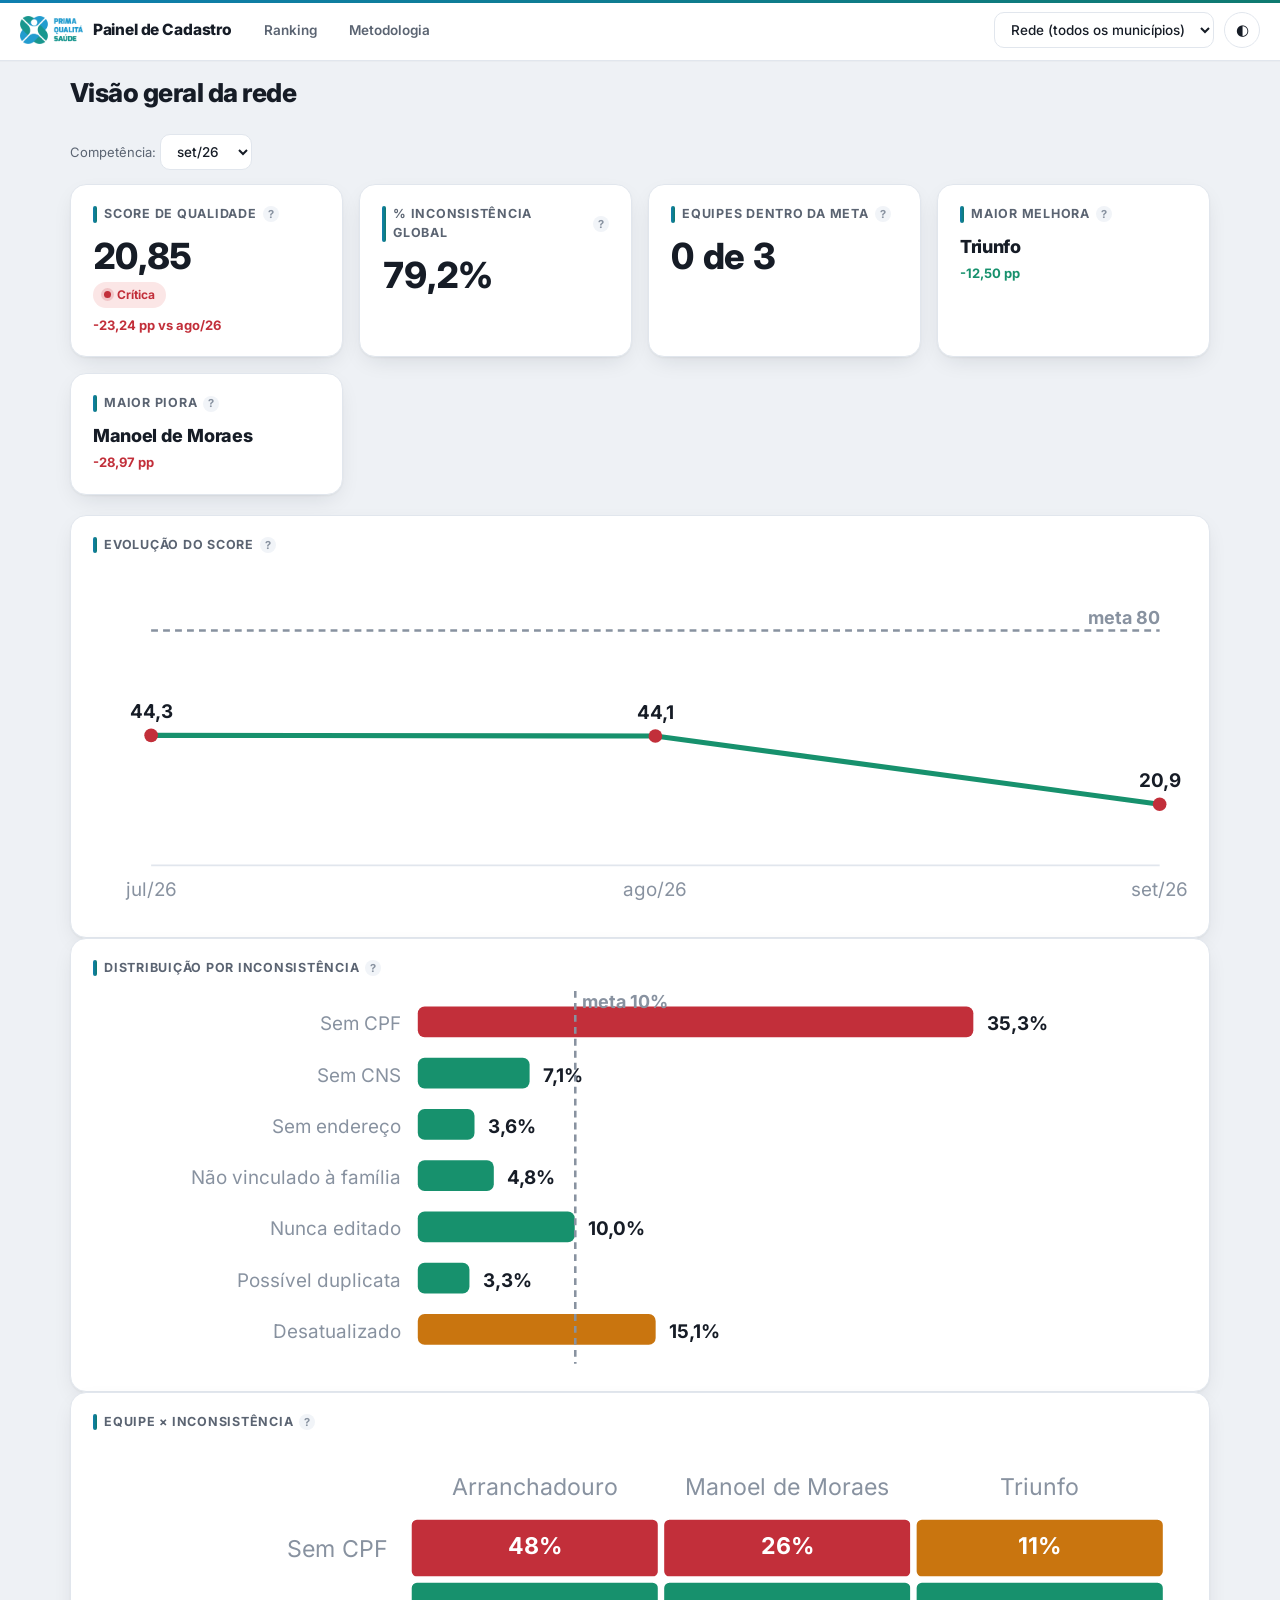
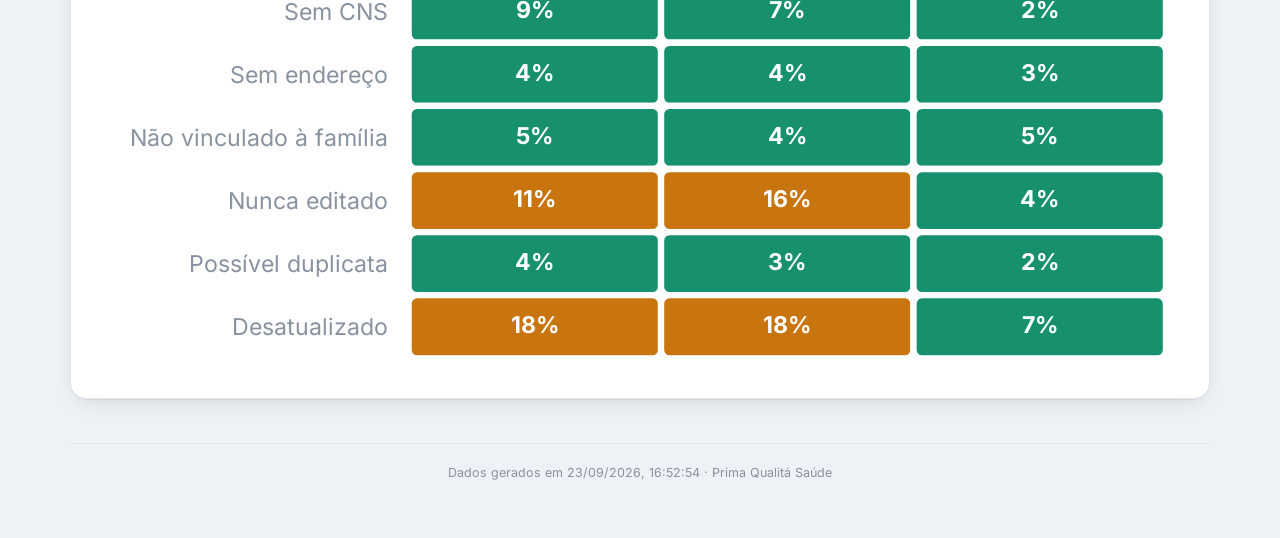
==== commit 04212ec1: "Desatualizado agora entra no Score de Qualidade Mudança de regra de negócio, a pedido: entra_no_scor" ====
--- a/site/index.html
+++ b/site/index.html
@@ -8,7 +8,7 @@
 </head>
 <body>
 <div id="app"></div>
-<script type="application/json" id="dados-pagina">{"gerado_em": "2026-09-23T16:34:18", "metas": {"meta_inconsistencia_pct": 10, "meta_score": 80, "criticidade": {"adequada": 80, "atencao": 65}}, "indicadores": [{"id": "sem_cpf", "titulo": "Sem CPF", "descricao_curta": "Cadastro sem CPF válido preenchido.", "meta_pct": 10, "entra_no_score": true, "orientacao": "Abra o cadastro do cidadão e preencha o campo de CPF, conferindo o número com um documento oficial. Se o cidadão não tiver CPF, oriente a emissão gratuita pela Receita Federal (app ou site \"Meu CPF\") ou em um posto de atendimento antes de finalizar a correção."}, {"id": "sem_cns", "titulo": "Sem CNS", "descricao_curta": "Cadastro sem Cartão Nacional de Saúde (CNS) preenchido.", "meta_pct": 10, "entra_no_score": true, "orientacao": "Busque o Cartão Nacional de Saúde do cidadão pelo CPF ou pelo nome completo + data de nascimento e registre o número no cadastro. Se o cidadão nunca teve CNS emitido, oriente a solicitação em qualquer unidade de saúde ou pelo aplicativo Meu SUS Digital."}, {"id": "sem_endereco", "titulo": "Sem endereço", "descricao_curta": "Cadastro sem logradouro preenchido.", "meta_pct": 10, "entra_no_score": true, "orientacao": "Complete o logradouro, número e bairro do endereço residencial na próxima visita domiciliar ou contato com o cidadão, e confira se o CEP corresponde ao endereço informado."}, {"id": "sem_vinculo_familiar", "titulo": "Não vinculado à família", "descricao_curta": "Cadastro sem vínculo a uma família no sistema.", "meta_pct": 10, "entra_no_score": true, "orientacao": "Verifique se já existe um cadastro de família no mesmo endereço; se existir, vincule o cidadão a ela. Se não existir, crie o cadastro familiar completo e associe o cidadão como membro."}, {"id": "nunca_editado", "titulo": "Nunca editado", "descricao_curta": "Cadastro nunca foi revisado desde a criação (mesma data de criação e edição, ou sem data de edição registrada).", "meta_pct": 10, "entra_no_score": true, "orientacao": "Abra o cadastro, confira todos os campos com o cidadão (endereço, telefone, condições de saúde, vínculo familiar) e salve a edição — mesmo sem nenhuma mudança, isso registra que o cadastro foi revisado."}, {"id": "possivel_duplicata", "titulo": "Possível duplicata", "descricao_curta": "Cadastro que aparenta ser duplicado de outro (mesmo CPF, mesmo CNS, ou nome muito similar com a mesma data de nascimento).", "meta_pct": 10, "entra_no_score": true, "orientacao": "Abra a planilha de possíveis duplicatas da equipe, compare os cadastros do mesmo grupo e, se forem a mesma pessoa, mescle-os ou inative o mais antigo/incompleto, mantendo o mais atualizado. Confira o alerta de óbito/mudança de território antes de excluir ou inativar qualquer um deles."}, {"id": "desatualizado", "titulo": "Desatualizado", "descricao_curta": "Cadastro sem edição há mais de 24 meses em relação ao fim da competência.", "meta_pct": 10, "entra_no_score": false, "orientacao": "Contate o cidadão (visita domiciliar, telefone ou WhatsApp) para confirmar que os dados continuam corretos e registre uma edição no cadastro. Não pesa no Score de Qualidade, mas indica desatualização acumulada que deve ser priorizada com o tempo."}], "grupos": [{"id": "hipertensos", "titulo": "Hipertensos"}, {"id": "diabeticos", "titulo": "Diabéticos"}, {"id": "gestantes", "titulo": "Gestantes"}, {"id": "criancas_0_2", "titulo": "Crianças de 0 a 2 anos"}, {"id": "idosos_60_mais", "titulo": "Idosos de 60 anos ou mais"}], "condicoes": [{"id": "has", "titulo": "Hipertensão (HAS)", "taxa_esperada_min_pct": null, "taxa_esperada_nota": null}, {"id": "diabetes", "titulo": "Diabetes (DM)", "taxa_esperada_min_pct": null, "taxa_esperada_nota": null}, {"id": "alcool", "titulo": "Uso de álcool", "taxa_esperada_min_pct": null, "taxa_esperada_nota": null}, {"id": "drogas", "titulo": "Uso de drogas ilícitas", "taxa_esperada_min_pct": null, "taxa_esperada_nota": null}, {"id": "fumante", "titulo": "Fumante", "taxa_esperada_min_pct": null, "taxa_esperada_nota": null}, {"id": "doenca_respiratoria", "titulo": "Doença respiratória", "taxa_esperada_min_pct": null, "taxa_esperada_nota": null}, {"id": "doenca_cardiaca", "titulo": "Doença cardíaca", "taxa_esperada_min_pct": null, "taxa_esperada_nota": null}, {"id": "doenca_renal", "titulo": "Doença renal", "taxa_esperada_min_pct": null, "taxa_esperada_nota": null}, {"id": "doenca_mental", "titulo": "Doença mental", "taxa_esperada_min_pct": null, "taxa_esperada_nota": null}, {"id": "avc", "titulo": "AVC / Derrame", "taxa_esperada_min_pct": null, "taxa_esperada_nota": null}, {"id": "infarto", "titulo": "Infarto", "taxa_esperada_min_pct": null, "taxa_esperada_nota": null}, {"id": "cancer", "titulo": "Câncer", "taxa_esperada_min_pct": null, "taxa_esperada_nota": null}, {"id": "hanseniase", "titulo": "Hanseníase", "taxa_esperada_min_pct": null, "taxa_esperada_nota": null}, {"id": "tuberculose", "titulo": "Tuberculose", "taxa_esperada_min_pct": null, "taxa_esperada_nota": null}, {"id": "doenca_falciforme", "titulo": "Doença falciforme", "taxa_esperada_min_pct": null, "taxa_esperada_nota": null}, {"id": "internacao_12_meses", "titulo": "Internação nos últimos 12 meses", "taxa_esperada_min_pct": null, "taxa_esperada_nota": null}, {"id": "plantas_medicinais", "titulo": "Usa plantas medicinais", "taxa_esperada_min_pct": null, "taxa_esperada_nota": null}, {"id": "praticas_integrativas", "titulo": "Práticas integrativas e complementares", "taxa_esperada_min_pct": null, "taxa_esperada_nota": null}, {"id": "acamado", "titulo": "Acamado", "taxa_esperada_min_pct": null, "taxa_esperada_nota": null}, {"id": "domiciliado", "titulo": "Domiciliado", "taxa_esperada_min_pct": null, "taxa_esperada_nota": null}, {"id": "gestante", "titulo": "Gestante", "taxa_esperada_min_pct": 1.0, "taxa_esperada_nota": "Estimativa: ~1,5–2% da população total (DATASUS/SINASC)"}], "minimo_cadastros_para_alerta": 300, "municipios": [{"slug": "santa-maria-madalena", "municipio": "Santa Maria Madalena", "brasao": "assets/brasoes/santa_maria_madalena.jfif", "competencias": ["2026-07", "2026-08", "2026-09"], "equipes": [{"slug": "arranchadouro", "equipe": "Arranchadouro", "ine": null, "link_drive": null, "link_padlet": null, "serie": [{"competencia": "2026-07", "total_cadastrados": 5728, "score": 28.12, "dado_incompleto": true, "indicadores_ausentes": ["nunca_editado", "sem_endereco"], "indicadores": [{"id": "sem_cpf", "valor": 2928, "ausente": false}, {"id": "sem_cns", "valor": 523, "ausente": false}, {"id": "sem_endereco", "ausente": true}, {"id": "sem_vinculo_familiar", "valor": 362, "ausente": false}, {"id": "nunca_editado", "ausente": true}, {"id": "possivel_duplicata", "valor": 304, "ausente": false}, {"id": "desatualizado", "ausente": true}]}, {"competencia": "2026-08", "total_cadastrados": 5752, "score": 28.2, "dado_incompleto": true, "indicadores_ausentes": ["nunca_editado", "sem_endereco"], "indicadores": [{"id": "sem_cpf", "valor": 2890, "ausente": false}, {"id": "sem_cns", "valor": 548, "ausente": false}, {"id": "sem_endereco", "ausente": true}, {"id": "sem_vinculo_familiar", "valor": 365, "ausente": false}, {"id": "nunca_editado", "ausente": true}, {"id": "possivel_duplicata", "valor": 327, "ausente": false}, {"id": "desatualizado", "ausente": true}]}, {"competencia": "2026-09", "total_cadastrados": 5664, "score": 19.56, "dado_incompleto": false, "indicadores_ausentes": [], "indicadores": [{"id": "sem_cpf", "valor": 2715, "ausente": false}, {"id": "sem_cns", "valor": 521, "ausente": false}, {"id": "sem_endereco", "valor": 206, "ausente": false}, {"id": "sem_vinculo_familiar", "valor": 277, "ausente": false}, {"id": "nunca_editado", "valor": 615, "ausente": false}, {"id": "possivel_duplicata", "valor": 222, "ausente": false}, {"id": "desatualizado", "valor": 1003, "ausente": false}], "microareas": [{"microarea": "MICROAREA 13", "total_cadastrados": 1064, "indicadores": [{"id": "sem_cpf", "valor": 166, "ausente": false}, {"id": "sem_cns", "valor": 238, "ausente": false}, {"id": "sem_endereco", "valor": 1, "ausente": false}, {"id": "sem_vinculo_familiar", "valor": 4, "ausente": false}, {"id": "nunca_editado", "valor": 91, "ausente": false}, {"id": "possivel_duplicata", "valor": 40, "ausente": false}, {"id": "desatualizado", "valor": 0, "ausente": false}]}, {"microarea": "MICROÁREA 04", "total_cadastrados": 556, "indicadores": [{"id": "sem_cpf", "valor": 401, "ausente": false}, {"id": "sem_cns", "valor": 19, "ausente": false}, {"id": "sem_endereco", "valor": 84, "ausente": false}, {"id": "sem_vinculo_familiar", "valor": 110, "ausente": false}, {"id": "nunca_editado", "valor": 25, "ausente": false}, {"id": "possivel_duplicata", "valor": 47, "ausente": false}, {"id": "desatualizado", "valor": 0, "ausente": false}]}, {"microarea": "MICROÁREA 06", "total_cadastrados": 389, "indicadores": [{"id": "sem_cpf", "valor": 267, "ausente": false}, {"id": "sem_cns", "valor": 19, "ausente": false}, {"id": "sem_endereco", "valor": 5, "ausente": false}, {"id": "sem_vinculo_familiar", "valor": 11, "ausente": false}, {"id": "nunca_editado", "valor": 152, "ausente": false}, {"id": "possivel_duplicata", "valor": 11, "ausente": false}, {"id": "desatualizado", "valor": 122, "ausente": false}]}, {"microarea": "MICROÁREA 07", "total_cadastrados": 410, "indicadores": [{"id": "sem_cpf", "valor": 222, "ausente": false}, {"id": "sem_cns", "valor": 6, "ausente": false}, {"id": "sem_endereco", "valor": 4, "ausente": false}, {"id": "sem_vinculo_familiar", "valor": 10, "ausente": false}, {"id": "nunca_editado", "valor": 7, "ausente": false}, {"id": "possivel_duplicata", "valor": 12, "ausente": false}, {"id": "desatualizado", "valor": 7, "ausente": false}]}, {"microarea": "MICROÁREA 08", "total_cadastrados": 250, "indicadores": [{"id": "sem_cpf", "valor": 51, "ausente": false}, {"id": "sem_cns", "valor": 19, "ausente": false}, {"id": "sem_endereco", "valor": 1, "ausente": false}, {"id": "sem_vinculo_familiar", "valor": 4, "ausente": false}, {"id": "nunca_editado", "valor": 7, "ausente": false}, {"id": "possivel_duplicata", "valor": 8, "ausente": false}, {"id": "desatualizado", "valor": 0, "ausente": false}]}, {"microarea": "MICROÁREA 09", "total_cadastrados": 643, "indicadores": [{"id": "sem_cpf", "valor": 241, "ausente": false}, {"id": "sem_cns", "valor": 11, "ausente": false}, {"id": "sem_endereco", "valor": 13, "ausente": false}, {"id": "sem_vinculo_familiar", "valor": 18, "ausente": false}, {"id": "nunca_editado", "valor": 7, "ausente": false}, {"id": "possivel_duplicata", "valor": 19, "ausente": false}, {"id": "desatualizado", "valor": 0, "ausente": false}]}, {"microarea": "MICROÁREA 10", "total_cadastrados": 247, "indicadores": [{"id": "sem_cpf", "valor": 15, "ausente": false}, {"id": "sem_cns", "valor": 5, "ausente": false}, {"id": "sem_endereco", "valor": 7, "ausente": false}, {"id": "sem_vinculo_familiar", "valor": 9, "ausente": false}, {"id": "nunca_editado", "valor": 24, "ausente": false}, {"id": "possivel_duplicata", "valor": 10, "ausente": false}, {"id": "desatualizado", "valor": 5, "ausente": false}]}, {"microarea": "MICROÁREA 11", "total_cadastrados": 500, "indicadores": [{"id": "sem_cpf", "valor": 155, "ausente": false}, {"id": "sem_cns", "valor": 54, "ausente": false}, {"id": "sem_endereco", "valor": 3, "ausente": false}, {"id": "sem_vinculo_familiar", "valor": 3, "ausente": false}, {"id": "nunca_editado", "valor": 111, "ausente": false}, {"id": "possivel_duplicata", "valor": 18, "ausente": false}, {"id": "desatualizado", "valor": 262, "ausente": false}]}, {"microarea": "MICROÁREA 12", "total_cadastrados": 743, "indicadores": [{"id": "sem_cpf", "valor": 525, "ausente": false}, {"id": "sem_cns", "valor": 101, "ausente": false}, {"id": "sem_endereco", "valor": 8, "ausente": false}, {"id": "sem_vinculo_familiar", "valor": 12, "ausente": false}, {"id": "nunca_editado", "valor": 105, "ausente": false}, {"id": "possivel_duplicata", "valor": 21, "ausente": false}, {"id": "desatualizado", "valor": 561, "ausente": false}]}, {"microarea": "MICROÁREA 14", "total_cadastrados": 862, "indicadores": [{"id": "sem_cpf", "valor": 672, "ausente": false}, {"id": "sem_cns", "valor": 49, "ausente": false}, {"id": "sem_endereco", "valor": 80, "ausente": false}, {"id": "sem_vinculo_familiar", "valor": 96, "ausente": false}, {"id": "nunca_editado", "valor": 86, "ausente": false}, {"id": "possivel_duplicata", "valor": 36, "ausente": false}, {"id": "desatualizado", "valor": 46, "ausente": false}]}], "estado": {"limpos": 1915, "com_1": 2306, "com_2": 1173, "com_3_mais": 270, "media_inconsistencias": 0.981, "fora_area": 47, "total_bruto": 5711}, "faixa_etaria": [{"faixa": "<1", "indicador_id": "sem_cpf", "valor": 0, "total_cadastrados": 36}, {"faixa": "1-4", "indicador_id": "sem_cpf", "valor": 22, "total_cadastrados": 188}, {"faixa": "5-9", "indicador_id": "sem_cpf", "valor": 144, "total_cadastrados": 296}, {"faixa": "10-17", "indicador_id": "sem_cpf", "valor": 318, "total_cadastrados": 536}, {"faixa": "18-59", "indicador_id": "sem_cpf", "valor": 1512, "total_cadastrados": 3050}, {"faixa": "60+", "indicador_id": "sem_cpf", "valor": 717, "total_cadastrados": 1556}], "grupos": [{"id": "criancas_0_2", "total_grupo": 135, "metricas": [{"id": "falha_identificacao_vinculo", "valor": 48}, {"id": "sem_cns", "valor": 44}, {"id": "sem_cpf", "valor": 4}]}, {"id": "diabeticos", "total_grupo": 396, "metricas": [{"id": "falha_identificacao_vinculo", "valor": 171}, {"id": "sem_cns", "valor": 22}, {"id": "sem_cpf", "valor": 145}]}, {"id": "gestantes", "total_grupo": 18, "metricas": [{"id": "falha_identificacao_vinculo", "valor": 4}, {"id": "sem_cns", "valor": 1}, {"id": "sem_cpf", "valor": 3}]}, {"id": "hipertensos", "total_grupo": 1429, "metricas": [{"id": "falha_identificacao_vinculo", "valor": 699}, {"id": "sem_cns", "valor": 75}, {"id": "sem_cpf", "valor": 614}]}, {"id": "idosos_60_mais", "total_grupo": 1556, "metricas": [{"id": "falha_identificacao_vinculo", "valor": 843}, {"id": "sem_cns", "valor": 110}, {"id": "sem_cpf", "valor": 717}]}], "condicoes": [{"id": "has", "valor": 1429, "total_cadastrados": 5664}, {"id": "diabetes", "valor": 396, "total_cadastrados": 5664}, {"id": "alcool", "valor": 236, "total_cadastrados": 5664}, {"id": "drogas", "valor": 11, "total_cadastrados": 5664}, {"id": "fumante", "valor": 258, "total_cadastrados": 5664}, {"id": "doenca_respiratoria", "valor": 63, "total_cadastrados": 5664}, {"id": "doenca_cardiaca", "valor": 96, "total_cadastrados": 5664}, {"id": "doenca_renal", "valor": 32, "total_cadastrados": 5664}, {"id": "doenca_mental", "valor": 55, "total_cadastrados": 5664}, {"id": "avc", "valor": 51, "total_cadastrados": 5664}, {"id": "infarto", "valor": 34, "total_cadastrados": 5664}, {"id": "cancer", "valor": 79, "total_cadastrados": 5664}, {"id": "hanseniase", "valor": 1, "total_cadastrados": 5664}, {"id": "tuberculose", "valor": 1, "total_cadastrados": 5664}, {"id": "doenca_falciforme", "valor": 0, "total_cadastrados": 5664}, {"id": "internacao_12_meses", "valor": 0, "total_cadastrados": 5664}, {"id": "plantas_medicinais", "valor": 0, "total_cadastrados": 5664}, {"id": "praticas_integrativas", "valor": 0, "total_cadastrados": 5664}, {"id": "acamado", "valor": 27, "total_cadastrados": 5664}, {"id": "domiciliado", "valor": 33, "total_cadastrados": 5664}, {"id": "gestante", "valor": 18, "total_cadastrados": 5664}]}]}, {"slug": "manoel-de-moraes", "equipe": "Manoel de Moraes", "ine": null, "link_drive": null, "link_padlet": null, "serie": [{"competencia": "2026-07", "total_cadastrados": 1597, "score": 48.47, "dado_incompleto": true, "indicadores_ausentes": ["nunca_editado", "sem_endereco"], "indicadores": [{"id": "sem_cpf", "valor": 526, "ausente": false}, {"id": "sem_cns", "valor": 117, "ausente": false}, {"id": "sem_endereco", "ausente": true}, {"id": "sem_vinculo_familiar", "valor": 94, "ausente": false}, {"id": "nunca_editado", "ausente": true}, {"id": "possivel_duplicata", "valor": 86, "ausente": false}, {"id": "desatualizado", "ausente": true}]}, {"competencia": "2026-08", "total_cadastrados": 1598, "score": 50.44, "dado_incompleto": true, "indicadores_ausentes": ["nunca_editado", "sem_endereco"], "indicadores": [{"id": "sem_cpf", "valor": 500, "ausente": false}, {"id": "sem_cns", "valor": 118, "ausente": false}, {"id": "sem_endereco", "ausente": true}, {"id": "sem_vinculo_familiar", "valor": 87, "ausente": false}, {"id": "nunca_editado", "ausente": true}, {"id": "possivel_duplicata", "valor": 87, "ausente": false}, {"id": "desatualizado", "ausente": true}]}, {"competencia": "2026-09", "total_cadastrados": 1579, "score": 39.77, "dado_incompleto": false, "indicadores_ausentes": [], "indicadores": [{"id": "sem_cpf", "valor": 414, "ausente": false}, {"id": "sem_cns", "valor": 111, "ausente": false}, {"id": "sem_endereco", "valor": 59, "ausente": false}, {"id": "sem_vinculo_familiar", "valor": 63, "ausente": false}, {"id": "nunca_editado", "valor": 250, "ausente": false}, {"id": "possivel_duplicata", "valor": 54, "ausente": false}, {"id": "desatualizado", "valor": 289, "ausente": false}], "microareas": [{"microarea": "MICROÁREA 01", "total_cadastrados": 294, "indicadores": [{"id": "sem_cpf", "valor": 50, "ausente": false}, {"id": "sem_cns", "valor": 19, "ausente": false}, {"id": "sem_endereco", "valor": 9, "ausente": false}, {"id": "sem_vinculo_familiar", "valor": 10, "ausente": false}, {"id": "nunca_editado", "valor": 46, "ausente": false}, {"id": "possivel_duplicata", "valor": 23, "ausente": false}, {"id": "desatualizado", "valor": 35, "ausente": false}]}, {"microarea": "MICROÁREA 02", "total_cadastrados": 272, "indicadores": [{"id": "sem_cpf", "valor": 52, "ausente": false}, {"id": "sem_cns", "valor": 21, "ausente": false}, {"id": "sem_endereco", "valor": 11, "ausente": false}, {"id": "sem_vinculo_familiar", "valor": 11, "ausente": false}, {"id": "nunca_editado", "valor": 18, "ausente": false}, {"id": "possivel_duplicata", "valor": 6, "ausente": false}, {"id": "desatualizado", "valor": 3, "ausente": false}]}, {"microarea": "MICROÁREA 03", "total_cadastrados": 133, "indicadores": [{"id": "sem_cpf", "valor": 8, "ausente": false}, {"id": "sem_cns", "valor": 0, "ausente": false}, {"id": "sem_endereco", "valor": 0, "ausente": false}, {"id": "sem_vinculo_familiar", "valor": 1, "ausente": false}, {"id": "nunca_editado", "valor": 0, "ausente": false}, {"id": "possivel_duplicata", "valor": 1, "ausente": false}, {"id": "desatualizado", "valor": 0, "ausente": false}]}, {"microarea": "MICROÁREA 04", "total_cadastrados": 285, "indicadores": [{"id": "sem_cpf", "valor": 81, "ausente": false}, {"id": "sem_cns", "valor": 44, "ausente": false}, {"id": "sem_endereco", "valor": 39, "ausente": false}, {"id": "sem_vinculo_familiar", "valor": 41, "ausente": false}, {"id": "nunca_editado", "valor": 41, "ausente": false}, {"id": "possivel_duplicata", "valor": 16, "ausente": false}, {"id": "desatualizado", "valor": 76, "ausente": false}]}, {"microarea": "MICROÁREA 05", "total_cadastrados": 141, "indicadores": [{"id": "sem_cpf", "valor": 10, "ausente": false}, {"id": "sem_cns", "valor": 4, "ausente": false}, {"id": "sem_endereco", "valor": 0, "ausente": false}, {"id": "sem_vinculo_familiar", "valor": 0, "ausente": false}, {"id": "nunca_editado", "valor": 0, "ausente": false}, {"id": "possivel_duplicata", "valor": 0, "ausente": false}, {"id": "desatualizado", "valor": 0, "ausente": false}]}, {"microarea": "MICROÁREA 06", "total_cadastrados": 454, "indicadores": [{"id": "sem_cpf", "valor": 213, "ausente": false}, {"id": "sem_cns", "valor": 23, "ausente": false}, {"id": "sem_endereco", "valor": 0, "ausente": false}, {"id": "sem_vinculo_familiar", "valor": 0, "ausente": false}, {"id": "nunca_editado", "valor": 145, "ausente": false}, {"id": "possivel_duplicata", "valor": 8, "ausente": false}, {"id": "desatualizado", "valor": 175, "ausente": false}]}], "estado": {"limpos": 846, "com_1": 352, "com_2": 299, "com_3_mais": 82, "media_inconsistencias": 0.785, "fora_area": 3, "total_bruto": 1582}, "faixa_etaria": [{"faixa": "<1", "indicador_id": "sem_cpf", "valor": 0, "total_cadastrados": 13}, {"faixa": "1-4", "indicador_id": "sem_cpf", "valor": 2, "total_cadastrados": 53}, {"faixa": "5-9", "indicador_id": "sem_cpf", "valor": 14, "total_cadastrados": 90}, {"faixa": "10-17", "indicador_id": "sem_cpf", "valor": 48, "total_cadastrados": 140}, {"faixa": "18-59", "indicador_id": "sem_cpf", "valor": 261, "total_cadastrados": 870}, {"faixa": "60+", "indicador_id": "sem_cpf", "valor": 89, "total_cadastrados": 413}], "grupos": [{"id": "criancas_0_2", "total_grupo": 32, "metricas": [{"id": "falha_identificacao_vinculo", "valor": 7}, {"id": "sem_cns", "valor": 7}, {"id": "sem_cpf", "valor": 0}]}, {"id": "diabeticos", "total_grupo": 107, "metricas": [{"id": "falha_identificacao_vinculo", "valor": 16}, {"id": "sem_cns", "valor": 3}, {"id": "sem_cpf", "valor": 13}]}, {"id": "gestantes", "total_grupo": 6, "metricas": [{"id": "falha_identificacao_vinculo", "valor": 1}, {"id": "sem_cns", "valor": 1}, {"id": "sem_cpf", "valor": 0}]}, {"id": "hipertensos", "total_grupo": 353, "metricas": [{"id": "falha_identificacao_vinculo", "valor": 68}, {"id": "sem_cns", "valor": 9}, {"id": "sem_cpf", "valor": 58}]}, {"id": "idosos_60_mais", "total_grupo": 413, "metricas": [{"id": "falha_identificacao_vinculo", "valor": 114}, {"id": "sem_cns", "valor": 23}, {"id": "sem_cpf", "valor": 89}]}], "condicoes": [{"id": "has", "valor": 353, "total_cadastrados": 1579}, {"id": "diabetes", "valor": 107, "total_cadastrados": 1579}, {"id": "alcool", "valor": 39, "total_cadastrados": 1579}, {"id": "drogas", "valor": 4, "total_cadastrados": 1579}, {"id": "fumante", "valor": 75, "total_cadastrados": 1579}, {"id": "doenca_respiratoria", "valor": 30, "total_cadastrados": 1579}, {"id": "doenca_cardiaca", "valor": 23, "total_cadastrados": 1579}, {"id": "doenca_renal", "valor": 3, "total_cadastrados": 1579}, {"id": "doenca_mental", "valor": 21, "total_cadastrados": 1579}, {"id": "avc", "valor": 13, "total_cadastrados": 1579}, {"id": "infarto", "valor": 1, "total_cadastrados": 1579}, {"id": "cancer", "valor": 25, "total_cadastrados": 1579}, {"id": "hanseniase", "valor": 0, "total_cadastrados": 1579}, {"id": "tuberculose", "valor": 0, "total_cadastrados": 1579}, {"id": "doenca_falciforme", "valor": 0, "total_cadastrados": 1579}, {"id": "internacao_12_meses", "valor": 0, "total_cadastrados": 1579}, {"id": "plantas_medicinais", "valor": 0, "total_cadastrados": 1579}, {"id": "praticas_integrativas", "valor": 0, "total_cadastrados": 1579}, {"id": "acamado", "valor": 4, "total_cadastrados": 1579}, {"id": "domiciliado", "valor": 76, "total_cadastrados": 1579}, {"id": "gestante", "valor": 6, "total_cadastrados": 1579}]}]}, {"slug": "triunfo", "equipe": "Triunfo", "ine": null, "link_drive": null, "link_padlet": null, "serie": [{"competencia": "2026-07", "total_cadastrados": 2413, "score": 79.98, "dado_incompleto": true, "indicadores_ausentes": ["nunca_editado", "sem_endereco"], "indicadores": [{"id": "sem_cpf", "valor": 322, "ausente": false}, {"id": "sem_cns", "valor": 67, "ausente": false}, {"id": "sem_endereco", "ausente": true}, {"id": "sem_vinculo_familiar", "valor": 41, "ausente": false}, {"id": "nunca_editado", "ausente": true}, {"id": "possivel_duplicata", "valor": 53, "ausente": false}, {"id": "desatualizado", "ausente": true}]}, {"competencia": "2026-08", "total_cadastrados": 2402, "score": 77.94, "dado_incompleto": true, "indicadores_ausentes": ["nunca_editado", "sem_endereco"], "indicadores": [{"id": "sem_cpf", "valor": 299, "ausente": false}, {"id": "sem_cns", "valor": 58, "ausente": false}, {"id": "sem_endereco", "ausente": true}, {"id": "sem_vinculo_familiar", "valor": 120, "ausente": false}, {"id": "nunca_editado", "ausente": true}, {"id": "possivel_duplicata", "valor": 53, "ausente": false}, {"id": "desatualizado", "ausente": true}]}, {"competencia": "2026-09", "total_cadastrados": 2390, "score": 72.26, "dado_incompleto": false, "indicadores_ausentes": [], "indicadores": [{"id": "sem_cpf", "valor": 269, "ausente": false}, {"id": "sem_cns", "valor": 52, "ausente": false}, {"id": "sem_endereco", "valor": 82, "ausente": false}, {"id": "sem_vinculo_familiar", "valor": 125, "ausente": false}, {"id": "nunca_editado", "valor": 95, "ausente": false}, {"id": "possivel_duplicata", "valor": 40, "ausente": false}, {"id": "desatualizado", "valor": 163, "ausente": false}], "microareas": [{"microarea": "MICROÁREA 01", "total_cadastrados": 170, "indicadores": [{"id": "sem_cpf", "valor": 0, "ausente": false}, {"id": "sem_cns", "valor": 0, "ausente": false}, {"id": "sem_endereco", "valor": 0, "ausente": false}, {"id": "sem_vinculo_familiar", "valor": 0, "ausente": false}, {"id": "nunca_editado", "valor": 5, "ausente": false}, {"id": "possivel_duplicata", "valor": 5, "ausente": false}, {"id": "desatualizado", "valor": 0, "ausente": false}]}, {"microarea": "MICROÁREA 02", "total_cadastrados": 205, "indicadores": [{"id": "sem_cpf", "valor": 7, "ausente": false}, {"id": "sem_cns", "valor": 3, "ausente": false}, {"id": "sem_endereco", "valor": 4, "ausente": false}, {"id": "sem_vinculo_familiar", "valor": 7, "ausente": false}, {"id": "nunca_editado", "valor": 1, "ausente": false}, {"id": "possivel_duplicata", "valor": 3, "ausente": false}, {"id": "desatualizado", "valor": 6, "ausente": false}]}, {"microarea": "MICROÁREA 03", "total_cadastrados": 206, "indicadores": [{"id": "sem_cpf", "valor": 1, "ausente": false}, {"id": "sem_cns", "valor": 1, "ausente": false}, {"id": "sem_endereco", "valor": 0, "ausente": false}, {"id": "sem_vinculo_familiar", "valor": 5, "ausente": false}, {"id": "nunca_editado", "valor": 4, "ausente": false}, {"id": "possivel_duplicata", "valor": 6, "ausente": false}, {"id": "desatualizado", "valor": 0, "ausente": false}]}, {"microarea": "MICROÁREA 04", "total_cadastrados": 275, "indicadores": [{"id": "sem_cpf", "valor": 1, "ausente": false}, {"id": "sem_cns", "valor": 0, "ausente": false}, {"id": "sem_endereco", "valor": 7, "ausente": false}, {"id": "sem_vinculo_familiar", "valor": 10, "ausente": false}, {"id": "nunca_editado", "valor": 3, "ausente": false}, {"id": "possivel_duplicata", "valor": 2, "ausente": false}, {"id": "desatualizado", "valor": 0, "ausente": false}]}, {"microarea": "MICROÁREA 05", "total_cadastrados": 298, "indicadores": [{"id": "sem_cpf", "valor": 4, "ausente": false}, {"id": "sem_cns", "valor": 6, "ausente": false}, {"id": "sem_endereco", "valor": 0, "ausente": false}, {"id": "sem_vinculo_familiar", "valor": 1, "ausente": false}, {"id": "nunca_editado", "valor": 13, "ausente": false}, {"id": "possivel_duplicata", "valor": 6, "ausente": false}, {"id": "desatualizado", "valor": 0, "ausente": false}]}, {"microarea": "MICROÁREA 06", "total_cadastrados": 210, "indicadores": [{"id": "sem_cpf", "valor": 12, "ausente": false}, {"id": "sem_cns", "valor": 2, "ausente": false}, {"id": "sem_endereco", "valor": 5, "ausente": false}, {"id": "sem_vinculo_familiar", "valor": 5, "ausente": false}, {"id": "nunca_editado", "valor": 10, "ausente": false}, {"id": "possivel_duplicata", "valor": 8, "ausente": false}, {"id": "desatualizado", "valor": 14, "ausente": false}]}, {"microarea": "MICROÁREA 08", "total_cadastrados": 664, "indicadores": [{"id": "sem_cpf", "valor": 6, "ausente": false}, {"id": "sem_cns", "valor": 3, "ausente": false}, {"id": "sem_endereco", "valor": 0, "ausente": false}, {"id": "sem_vinculo_familiar", "valor": 1, "ausente": false}, {"id": "nunca_editado", "valor": 23, "ausente": false}, {"id": "possivel_duplicata", "valor": 5, "ausente": false}, {"id": "desatualizado", "valor": 11, "ausente": false}]}, {"microarea": "MICROÁREA 09", "total_cadastrados": 362, "indicadores": [{"id": "sem_cpf", "valor": 238, "ausente": false}, {"id": "sem_cns", "valor": 37, "ausente": false}, {"id": "sem_endereco", "valor": 66, "ausente": false}, {"id": "sem_vinculo_familiar", "valor": 96, "ausente": false}, {"id": "nunca_editado", "valor": 36, "ausente": false}, {"id": "possivel_duplicata", "valor": 5, "ausente": false}, {"id": "desatualizado", "valor": 132, "ausente": false}]}], "estado": {"limpos": 1935, "com_1": 203, "com_2": 150, "com_3_mais": 102, "media_inconsistencias": 0.346, "fora_area": 6, "total_bruto": 2396}, "faixa_etaria": [{"faixa": "<1", "indicador_id": "sem_cpf", "valor": 0, "total_cadastrados": 13}, {"faixa": "1-4", "indicador_id": "sem_cpf", "valor": 3, "total_cadastrados": 82}, {"faixa": "5-9", "indicador_id": "sem_cpf", "valor": 18, "total_cadastrados": 144}, {"faixa": "10-17", "indicador_id": "sem_cpf", "valor": 19, "total_cadastrados": 211}, {"faixa": "18-59", "indicador_id": "sem_cpf", "valor": 139, "total_cadastrados": 1272}, {"faixa": "60+", "indicador_id": "sem_cpf", "valor": 90, "total_cadastrados": 668}], "grupos": [{"id": "criancas_0_2", "total_grupo": 55, "metricas": [{"id": "falha_identificacao_vinculo", "valor": 10}, {"id": "sem_cns", "valor": 8}, {"id": "sem_cpf", "valor": 0}]}, {"id": "diabeticos", "total_grupo": 187, "metricas": [{"id": "falha_identificacao_vinculo", "valor": 7}, {"id": "sem_cns", "valor": 2}, {"id": "sem_cpf", "valor": 1}]}, {"id": "gestantes", "total_grupo": 4, "metricas": [{"id": "falha_identificacao_vinculo", "valor": 2}, {"id": "sem_cns", "valor": 2}, {"id": "sem_cpf", "valor": 0}]}, {"id": "hipertensos", "total_grupo": 571, "metricas": [{"id": "falha_identificacao_vinculo", "valor": 19}, {"id": "sem_cns", "valor": 8}, {"id": "sem_cpf", "valor": 5}]}, {"id": "idosos_60_mais", "total_grupo": 668, "metricas": [{"id": "falha_identificacao_vinculo", "valor": 109}, {"id": "sem_cns", "valor": 13}, {"id": "sem_cpf", "valor": 90}]}], "condicoes": [{"id": "has", "valor": 571, "total_cadastrados": 2390}, {"id": "diabetes", "valor": 187, "total_cadastrados": 2390}, {"id": "alcool", "valor": 142, "total_cadastrados": 2390}, {"id": "drogas", "valor": 3, "total_cadastrados": 2390}, {"id": "fumante", "valor": 92, "total_cadastrados": 2390}, {"id": "doenca_respiratoria", "valor": 27, "total_cadastrados": 2390}, {"id": "doenca_cardiaca", "valor": 31, "total_cadastrados": 2390}, {"id": "doenca_renal", "valor": 14, "total_cadastrados": 2390}, {"id": "doenca_mental", "valor": 27, "total_cadastrados": 2390}, {"id": "avc", "valor": 21, "total_cadastrados": 2390}, {"id": "infarto", "valor": 11, "total_cadastrados": 2390}, {"id": "cancer", "valor": 19, "total_cadastrados": 2390}, {"id": "hanseniase", "valor": 0, "total_cadastrados": 2390}, {"id": "tuberculose", "valor": 1, "total_cadastrados": 2390}, {"id": "doenca_falciforme", "valor": 0, "total_cadastrados": 2390}, {"id": "internacao_12_meses", "valor": 0, "total_cadastrados": 2390}, {"id": "plantas_medicinais", "valor": 0, "total_cadastrados": 2390}, {"id": "praticas_integrativas", "valor": 0, "total_cadastrados": 2390}, {"id": "acamado", "valor": 1, "total_cadastrados": 2390}, {"id": "domiciliado", "valor": 94, "total_cadastrados": 2390}, {"id": "gestante", "valor": 4, "total_cadastrados": 2390}]}]}]}]}</script>
+<script type="application/json" id="dados-pagina">{"gerado_em": "2026-09-23T16:52:54", "metas": {"meta_inconsistencia_pct": 10, "meta_score": 80, "criticidade": {"adequada": 80, "atencao": 65}}, "indicadores": [{"id": "sem_cpf", "titulo": "Sem CPF", "descricao_curta": "Cadastro sem CPF válido preenchido.", "meta_pct": 10, "entra_no_score": true, "orientacao": "Abra o cadastro do cidadão e preencha o campo de CPF, conferindo o número com um documento oficial. Se o cidadão não tiver CPF, oriente a emissão gratuita pela Receita Federal (app ou site \"Meu CPF\") ou em um posto de atendimento antes de finalizar a correção."}, {"id": "sem_cns", "titulo": "Sem CNS", "descricao_curta": "Cadastro sem Cartão Nacional de Saúde (CNS) preenchido.", "meta_pct": 10, "entra_no_score": true, "orientacao": "Busque o Cartão Nacional de Saúde do cidadão pelo CPF ou pelo nome completo + data de nascimento e registre o número no cadastro. Se o cidadão nunca teve CNS emitido, oriente a solicitação em qualquer unidade de saúde ou pelo aplicativo Meu SUS Digital."}, {"id": "sem_endereco", "titulo": "Sem endereço", "descricao_curta": "Cadastro sem logradouro preenchido.", "meta_pct": 10, "entra_no_score": true, "orientacao": "Complete o logradouro, número e bairro do endereço residencial na próxima visita domiciliar ou contato com o cidadão, e confira se o CEP corresponde ao endereço informado."}, {"id": "sem_vinculo_familiar", "titulo": "Não vinculado à família", "descricao_curta": "Cadastro sem vínculo a uma família no sistema.", "meta_pct": 10, "entra_no_score": true, "orientacao": "Verifique se já existe um cadastro de família no mesmo endereço; se existir, vincule o cidadão a ela. Se não existir, crie o cadastro familiar completo e associe o cidadão como membro."}, {"id": "nunca_editado", "titulo": "Nunca editado", "descricao_curta": "Cadastro nunca foi revisado desde a criação (mesma data de criação e edição, ou sem data de edição registrada).", "meta_pct": 10, "entra_no_score": true, "orientacao": "Abra o cadastro, confira todos os campos com o cidadão (endereço, telefone, condições de saúde, vínculo familiar) e salve a edição — mesmo sem nenhuma mudança, isso registra que o cadastro foi revisado."}, {"id": "possivel_duplicata", "titulo": "Possível duplicata", "descricao_curta": "Cadastro que aparenta ser duplicado de outro (mesmo CPF, mesmo CNS, ou nome muito similar com a mesma data de nascimento).", "meta_pct": 10, "entra_no_score": true, "orientacao": "Abra a planilha de possíveis duplicatas da equipe, compare os cadastros do mesmo grupo e, se forem a mesma pessoa, mescle-os ou inative o mais antigo/incompleto, mantendo o mais atualizado. Confira o alerta de óbito/mudança de território antes de excluir ou inativar qualquer um deles."}, {"id": "desatualizado", "titulo": "Desatualizado", "descricao_curta": "Cadastro sem edição há mais de 24 meses em relação ao fim da competência.", "meta_pct": 10, "entra_no_score": true, "orientacao": "Contate o cidadão (visita domiciliar, telefone ou WhatsApp) para confirmar que os dados continuam corretos e registre uma edição no cadastro — isso também pesa no Score de Qualidade da equipe."}], "grupos": [{"id": "hipertensos", "titulo": "Hipertensos"}, {"id": "diabeticos", "titulo": "Diabéticos"}, {"id": "gestantes", "titulo": "Gestantes"}, {"id": "criancas_0_2", "titulo": "Crianças de 0 a 2 anos"}, {"id": "idosos_60_mais", "titulo": "Idosos de 60 anos ou mais"}], "condicoes": [{"id": "has", "titulo": "Hipertensão (HAS)", "taxa_esperada_min_pct": null, "taxa_esperada_nota": null}, {"id": "diabetes", "titulo": "Diabetes (DM)", "taxa_esperada_min_pct": null, "taxa_esperada_nota": null}, {"id": "alcool", "titulo": "Uso de álcool", "taxa_esperada_min_pct": null, "taxa_esperada_nota": null}, {"id": "drogas", "titulo": "Uso de drogas ilícitas", "taxa_esperada_min_pct": null, "taxa_esperada_nota": null}, {"id": "fumante", "titulo": "Fumante", "taxa_esperada_min_pct": null, "taxa_esperada_nota": null}, {"id": "doenca_respiratoria", "titulo": "Doença respiratória", "taxa_esperada_min_pct": null, "taxa_esperada_nota": null}, {"id": "doenca_cardiaca", "titulo": "Doença cardíaca", "taxa_esperada_min_pct": null, "taxa_esperada_nota": null}, {"id": "doenca_renal", "titulo": "Doença renal", "taxa_esperada_min_pct": null, "taxa_esperada_nota": null}, {"id": "doenca_mental", "titulo": "Doença mental", "taxa_esperada_min_pct": null, "taxa_esperada_nota": null}, {"id": "avc", "titulo": "AVC / Derrame", "taxa_esperada_min_pct": null, "taxa_esperada_nota": null}, {"id": "infarto", "titulo": "Infarto", "taxa_esperada_min_pct": null, "taxa_esperada_nota": null}, {"id": "cancer", "titulo": "Câncer", "taxa_esperada_min_pct": null, "taxa_esperada_nota": null}, {"id": "hanseniase", "titulo": "Hanseníase", "taxa_esperada_min_pct": null, "taxa_esperada_nota": null}, {"id": "tuberculose", "titulo": "Tuberculose", "taxa_esperada_min_pct": null, "taxa_esperada_nota": null}, {"id": "doenca_falciforme", "titulo": "Doença falciforme", "taxa_esperada_min_pct": null, "taxa_esperada_nota": null}, {"id": "internacao_12_meses", "titulo": "Internação nos últimos 12 meses", "taxa_esperada_min_pct": null, "taxa_esperada_nota": null}, {"id": "plantas_medicinais", "titulo": "Usa plantas medicinais", "taxa_esperada_min_pct": null, "taxa_esperada_nota": null}, {"id": "praticas_integrativas", "titulo": "Práticas integrativas e complementares", "taxa_esperada_min_pct": null, "taxa_esperada_nota": null}, {"id": "acamado", "titulo": "Acamado", "taxa_esperada_min_pct": null, "taxa_esperada_nota": null}, {"id": "domiciliado", "titulo": "Domiciliado", "taxa_esperada_min_pct": null, "taxa_esperada_nota": null}, {"id": "gestante", "titulo": "Gestante", "taxa_esperada_min_pct": 1.0, "taxa_esperada_nota": "Estimativa: ~1,5–2% da população total (DATASUS/SINASC)"}], "minimo_cadastros_para_alerta": 300, "municipios": [{"slug": "santa-maria-madalena", "municipio": "Santa Maria Madalena", "brasao": "assets/brasoes/santa_maria_madalena.jfif", "competencias": ["2026-07", "2026-08", "2026-09"], "equipes": [{"slug": "arranchadouro", "equipe": "Arranchadouro", "ine": null, "link_drive": null, "link_padlet": null, "serie": [{"competencia": "2026-07", "total_cadastrados": 5728, "score": 28.12, "dado_incompleto": true, "indicadores_ausentes": ["desatualizado", "nunca_editado", "sem_endereco"], "indicadores": [{"id": "sem_cpf", "valor": 2928, "ausente": false}, {"id": "sem_cns", "valor": 523, "ausente": false}, {"id": "sem_endereco", "ausente": true}, {"id": "sem_vinculo_familiar", "valor": 362, "ausente": false}, {"id": "nunca_editado", "ausente": true}, {"id": "possivel_duplicata", "valor": 304, "ausente": false}, {"id": "desatualizado", "ausente": true}]}, {"competencia": "2026-08", "total_cadastrados": 5752, "score": 28.2, "dado_incompleto": true, "indicadores_ausentes": ["desatualizado", "nunca_editado", "sem_endereco"], "indicadores": [{"id": "sem_cpf", "valor": 2890, "ausente": false}, {"id": "sem_cns", "valor": 548, "ausente": false}, {"id": "sem_endereco", "ausente": true}, {"id": "sem_vinculo_familiar", "valor": 365, "ausente": false}, {"id": "nunca_editado", "ausente": true}, {"id": "possivel_duplicata", "valor": 327, "ausente": false}, {"id": "desatualizado", "ausente": true}]}, {"competencia": "2026-09", "total_cadastrados": 5664, "score": 1.85, "dado_incompleto": false, "indicadores_ausentes": [], "indicadores": [{"id": "sem_cpf", "valor": 2715, "ausente": false}, {"id": "sem_cns", "valor": 521, "ausente": false}, {"id": "sem_endereco", "valor": 206, "ausente": false}, {"id": "sem_vinculo_familiar", "valor": 277, "ausente": false}, {"id": "nunca_editado", "valor": 615, "ausente": false}, {"id": "possivel_duplicata", "valor": 222, "ausente": false}, {"id": "desatualizado", "valor": 1003, "ausente": false}], "microareas": [{"microarea": "MICROAREA 13", "total_cadastrados": 1064, "indicadores": [{"id": "sem_cpf", "valor": 166, "ausente": false}, {"id": "sem_cns", "valor": 238, "ausente": false}, {"id": "sem_endereco", "valor": 1, "ausente": false}, {"id": "sem_vinculo_familiar", "valor": 4, "ausente": false}, {"id": "nunca_editado", "valor": 91, "ausente": false}, {"id": "possivel_duplicata", "valor": 40, "ausente": false}, {"id": "desatualizado", "valor": 0, "ausente": false}]}, {"microarea": "MICROÁREA 04", "total_cadastrados": 556, "indicadores": [{"id": "sem_cpf", "valor": 401, "ausente": false}, {"id": "sem_cns", "valor": 19, "ausente": false}, {"id": "sem_endereco", "valor": 84, "ausente": false}, {"id": "sem_vinculo_familiar", "valor": 110, "ausente": false}, {"id": "nunca_editado", "valor": 25, "ausente": false}, {"id": "possivel_duplicata", "valor": 47, "ausente": false}, {"id": "desatualizado", "valor": 0, "ausente": false}]}, {"microarea": "MICROÁREA 06", "total_cadastrados": 389, "indicadores": [{"id": "sem_cpf", "valor": 267, "ausente": false}, {"id": "sem_cns", "valor": 19, "ausente": false}, {"id": "sem_endereco", "valor": 5, "ausente": false}, {"id": "sem_vinculo_familiar", "valor": 11, "ausente": false}, {"id": "nunca_editado", "valor": 152, "ausente": false}, {"id": "possivel_duplicata", "valor": 11, "ausente": false}, {"id": "desatualizado", "valor": 122, "ausente": false}]}, {"microarea": "MICROÁREA 07", "total_cadastrados": 410, "indicadores": [{"id": "sem_cpf", "valor": 222, "ausente": false}, {"id": "sem_cns", "valor": 6, "ausente": false}, {"id": "sem_endereco", "valor": 4, "ausente": false}, {"id": "sem_vinculo_familiar", "valor": 10, "ausente": false}, {"id": "nunca_editado", "valor": 7, "ausente": false}, {"id": "possivel_duplicata", "valor": 12, "ausente": false}, {"id": "desatualizado", "valor": 7, "ausente": false}]}, {"microarea": "MICROÁREA 08", "total_cadastrados": 250, "indicadores": [{"id": "sem_cpf", "valor": 51, "ausente": false}, {"id": "sem_cns", "valor": 19, "ausente": false}, {"id": "sem_endereco", "valor": 1, "ausente": false}, {"id": "sem_vinculo_familiar", "valor": 4, "ausente": false}, {"id": "nunca_editado", "valor": 7, "ausente": false}, {"id": "possivel_duplicata", "valor": 8, "ausente": false}, {"id": "desatualizado", "valor": 0, "ausente": false}]}, {"microarea": "MICROÁREA 09", "total_cadastrados": 643, "indicadores": [{"id": "sem_cpf", "valor": 241, "ausente": false}, {"id": "sem_cns", "valor": 11, "ausente": false}, {"id": "sem_endereco", "valor": 13, "ausente": false}, {"id": "sem_vinculo_familiar", "valor": 18, "ausente": false}, {"id": "nunca_editado", "valor": 7, "ausente": false}, {"id": "possivel_duplicata", "valor": 19, "ausente": false}, {"id": "desatualizado", "valor": 0, "ausente": false}]}, {"microarea": "MICROÁREA 10", "total_cadastrados": 247, "indicadores": [{"id": "sem_cpf", "valor": 15, "ausente": false}, {"id": "sem_cns", "valor": 5, "ausente": false}, {"id": "sem_endereco", "valor": 7, "ausente": false}, {"id": "sem_vinculo_familiar", "valor": 9, "ausente": false}, {"id": "nunca_editado", "valor": 24, "ausente": false}, {"id": "possivel_duplicata", "valor": 10, "ausente": false}, {"id": "desatualizado", "valor": 5, "ausente": false}]}, {"microarea": "MICROÁREA 11", "total_cadastrados": 500, "indicadores": [{"id": "sem_cpf", "valor": 155, "ausente": false}, {"id": "sem_cns", "valor": 54, "ausente": false}, {"id": "sem_endereco", "valor": 3, "ausente": false}, {"id": "sem_vinculo_familiar", "valor": 3, "ausente": false}, {"id": "nunca_editado", "valor": 111, "ausente": false}, {"id": "possivel_duplicata", "valor": 18, "ausente": false}, {"id": "desatualizado", "valor": 262, "ausente": false}]}, {"microarea": "MICROÁREA 12", "total_cadastrados": 743, "indicadores": [{"id": "sem_cpf", "valor": 525, "ausente": false}, {"id": "sem_cns", "valor": 101, "ausente": false}, {"id": "sem_endereco", "valor": 8, "ausente": false}, {"id": "sem_vinculo_familiar", "valor": 12, "ausente": false}, {"id": "nunca_editado", "valor": 105, "ausente": false}, {"id": "possivel_duplicata", "valor": 21, "ausente": false}, {"id": "desatualizado", "valor": 561, "ausente": false}]}, {"microarea": "MICROÁREA 14", "total_cadastrados": 862, "indicadores": [{"id": "sem_cpf", "valor": 672, "ausente": false}, {"id": "sem_cns", "valor": 49, "ausente": false}, {"id": "sem_endereco", "valor": 80, "ausente": false}, {"id": "sem_vinculo_familiar", "valor": 96, "ausente": false}, {"id": "nunca_editado", "valor": 86, "ausente": false}, {"id": "possivel_duplicata", "valor": 36, "ausente": false}, {"id": "desatualizado", "valor": 46, "ausente": false}]}], "estado": {"limpos": 1915, "com_1": 2306, "com_2": 1173, "com_3_mais": 270, "media_inconsistencias": 0.981, "fora_area": 47, "total_bruto": 5711}, "faixa_etaria": [{"faixa": "<1", "indicador_id": "sem_cpf", "valor": 0, "total_cadastrados": 36}, {"faixa": "1-4", "indicador_id": "sem_cpf", "valor": 22, "total_cadastrados": 188}, {"faixa": "5-9", "indicador_id": "sem_cpf", "valor": 144, "total_cadastrados": 296}, {"faixa": "10-17", "indicador_id": "sem_cpf", "valor": 318, "total_cadastrados": 536}, {"faixa": "18-59", "indicador_id": "sem_cpf", "valor": 1512, "total_cadastrados": 3050}, {"faixa": "60+", "indicador_id": "sem_cpf", "valor": 717, "total_cadastrados": 1556}], "grupos": [{"id": "criancas_0_2", "total_grupo": 135, "metricas": [{"id": "falha_identificacao_vinculo", "valor": 48}, {"id": "sem_cns", "valor": 44}, {"id": "sem_cpf", "valor": 4}]}, {"id": "diabeticos", "total_grupo": 396, "metricas": [{"id": "falha_identificacao_vinculo", "valor": 171}, {"id": "sem_cns", "valor": 22}, {"id": "sem_cpf", "valor": 145}]}, {"id": "gestantes", "total_grupo": 18, "metricas": [{"id": "falha_identificacao_vinculo", "valor": 4}, {"id": "sem_cns", "valor": 1}, {"id": "sem_cpf", "valor": 3}]}, {"id": "hipertensos", "total_grupo": 1429, "metricas": [{"id": "falha_identificacao_vinculo", "valor": 699}, {"id": "sem_cns", "valor": 75}, {"id": "sem_cpf", "valor": 614}]}, {"id": "idosos_60_mais", "total_grupo": 1556, "metricas": [{"id": "falha_identificacao_vinculo", "valor": 843}, {"id": "sem_cns", "valor": 110}, {"id": "sem_cpf", "valor": 717}]}], "condicoes": [{"id": "has", "valor": 1429, "total_cadastrados": 5664}, {"id": "diabetes", "valor": 396, "total_cadastrados": 5664}, {"id": "alcool", "valor": 236, "total_cadastrados": 5664}, {"id": "drogas", "valor": 11, "total_cadastrados": 5664}, {"id": "fumante", "valor": 258, "total_cadastrados": 5664}, {"id": "doenca_respiratoria", "valor": 63, "total_cadastrados": 5664}, {"id": "doenca_cardiaca", "valor": 96, "total_cadastrados": 5664}, {"id": "doenca_renal", "valor": 32, "total_cadastrados": 5664}, {"id": "doenca_mental", "valor": 55, "total_cadastrados": 5664}, {"id": "avc", "valor": 51, "total_cadastrados": 5664}, {"id": "infarto", "valor": 34, "total_cadastrados": 5664}, {"id": "cancer", "valor": 79, "total_cadastrados": 5664}, {"id": "hanseniase", "valor": 1, "total_cadastrados": 5664}, {"id": "tuberculose", "valor": 1, "total_cadastrados": 5664}, {"id": "doenca_falciforme", "valor": 0, "total_cadastrados": 5664}, {"id": "internacao_12_meses", "valor": 0, "total_cadastrados": 5664}, {"id": "plantas_medicinais", "valor": 0, "total_cadastrados": 5664}, {"id": "praticas_integrativas", "valor": 0, "total_cadastrados": 5664}, {"id": "acamado", "valor": 27, "total_cadastrados": 5664}, {"id": "domiciliado", "valor": 33, "total_cadastrados": 5664}, {"id": "gestante", "valor": 18, "total_cadastrados": 5664}]}]}, {"slug": "manoel-de-moraes", "equipe": "Manoel de Moraes", "ine": null, "link_drive": null, "link_padlet": null, "serie": [{"competencia": "2026-07", "total_cadastrados": 1597, "score": 48.47, "dado_incompleto": true, "indicadores_ausentes": ["desatualizado", "nunca_editado", "sem_endereco"], "indicadores": [{"id": "sem_cpf", "valor": 526, "ausente": false}, {"id": "sem_cns", "valor": 117, "ausente": false}, {"id": "sem_endereco", "ausente": true}, {"id": "sem_vinculo_familiar", "valor": 94, "ausente": false}, {"id": "nunca_editado", "ausente": true}, {"id": "possivel_duplicata", "valor": 86, "ausente": false}, {"id": "desatualizado", "ausente": true}]}, {"competencia": "2026-08", "total_cadastrados": 1598, "score": 50.44, "dado_incompleto": true, "indicadores_ausentes": ["desatualizado", "nunca_editado", "sem_endereco"], "indicadores": [{"id": "sem_cpf", "valor": 500, "ausente": false}, {"id": "sem_cns", "valor": 118, "ausente": false}, {"id": "sem_endereco", "ausente": true}, {"id": "sem_vinculo_familiar", "valor": 87, "ausente": false}, {"id": "nunca_editado", "ausente": true}, {"id": "possivel_duplicata", "valor": 87, "ausente": false}, {"id": "desatualizado", "ausente": true}]}, {"competencia": "2026-09", "total_cadastrados": 1579, "score": 21.47, "dado_incompleto": false, "indicadores_ausentes": [], "indicadores": [{"id": "sem_cpf", "valor": 414, "ausente": false}, {"id": "sem_cns", "valor": 111, "ausente": false}, {"id": "sem_endereco", "valor": 59, "ausente": false}, {"id": "sem_vinculo_familiar", "valor": 63, "ausente": false}, {"id": "nunca_editado", "valor": 250, "ausente": false}, {"id": "possivel_duplicata", "valor": 54, "ausente": false}, {"id": "desatualizado", "valor": 289, "ausente": false}], "microareas": [{"microarea": "MICROÁREA 01", "total_cadastrados": 294, "indicadores": [{"id": "sem_cpf", "valor": 50, "ausente": false}, {"id": "sem_cns", "valor": 19, "ausente": false}, {"id": "sem_endereco", "valor": 9, "ausente": false}, {"id": "sem_vinculo_familiar", "valor": 10, "ausente": false}, {"id": "nunca_editado", "valor": 46, "ausente": false}, {"id": "possivel_duplicata", "valor": 23, "ausente": false}, {"id": "desatualizado", "valor": 35, "ausente": false}]}, {"microarea": "MICROÁREA 02", "total_cadastrados": 272, "indicadores": [{"id": "sem_cpf", "valor": 52, "ausente": false}, {"id": "sem_cns", "valor": 21, "ausente": false}, {"id": "sem_endereco", "valor": 11, "ausente": false}, {"id": "sem_vinculo_familiar", "valor": 11, "ausente": false}, {"id": "nunca_editado", "valor": 18, "ausente": false}, {"id": "possivel_duplicata", "valor": 6, "ausente": false}, {"id": "desatualizado", "valor": 3, "ausente": false}]}, {"microarea": "MICROÁREA 03", "total_cadastrados": 133, "indicadores": [{"id": "sem_cpf", "valor": 8, "ausente": false}, {"id": "sem_cns", "valor": 0, "ausente": false}, {"id": "sem_endereco", "valor": 0, "ausente": false}, {"id": "sem_vinculo_familiar", "valor": 1, "ausente": false}, {"id": "nunca_editado", "valor": 0, "ausente": false}, {"id": "possivel_duplicata", "valor": 1, "ausente": false}, {"id": "desatualizado", "valor": 0, "ausente": false}]}, {"microarea": "MICROÁREA 04", "total_cadastrados": 285, "indicadores": [{"id": "sem_cpf", "valor": 81, "ausente": false}, {"id": "sem_cns", "valor": 44, "ausente": false}, {"id": "sem_endereco", "valor": 39, "ausente": false}, {"id": "sem_vinculo_familiar", "valor": 41, "ausente": false}, {"id": "nunca_editado", "valor": 41, "ausente": false}, {"id": "possivel_duplicata", "valor": 16, "ausente": false}, {"id": "desatualizado", "valor": 76, "ausente": false}]}, {"microarea": "MICROÁREA 05", "total_cadastrados": 141, "indicadores": [{"id": "sem_cpf", "valor": 10, "ausente": false}, {"id": "sem_cns", "valor": 4, "ausente": false}, {"id": "sem_endereco", "valor": 0, "ausente": false}, {"id": "sem_vinculo_familiar", "valor": 0, "ausente": false}, {"id": "nunca_editado", "valor": 0, "ausente": false}, {"id": "possivel_duplicata", "valor": 0, "ausente": false}, {"id": "desatualizado", "valor": 0, "ausente": false}]}, {"microarea": "MICROÁREA 06", "total_cadastrados": 454, "indicadores": [{"id": "sem_cpf", "valor": 213, "ausente": false}, {"id": "sem_cns", "valor": 23, "ausente": false}, {"id": "sem_endereco", "valor": 0, "ausente": false}, {"id": "sem_vinculo_familiar", "valor": 0, "ausente": false}, {"id": "nunca_editado", "valor": 145, "ausente": false}, {"id": "possivel_duplicata", "valor": 8, "ausente": false}, {"id": "desatualizado", "valor": 175, "ausente": false}]}], "estado": {"limpos": 846, "com_1": 352, "com_2": 299, "com_3_mais": 82, "media_inconsistencias": 0.785, "fora_area": 3, "total_bruto": 1582}, "faixa_etaria": [{"faixa": "<1", "indicador_id": "sem_cpf", "valor": 0, "total_cadastrados": 13}, {"faixa": "1-4", "indicador_id": "sem_cpf", "valor": 2, "total_cadastrados": 53}, {"faixa": "5-9", "indicador_id": "sem_cpf", "valor": 14, "total_cadastrados": 90}, {"faixa": "10-17", "indicador_id": "sem_cpf", "valor": 48, "total_cadastrados": 140}, {"faixa": "18-59", "indicador_id": "sem_cpf", "valor": 261, "total_cadastrados": 870}, {"faixa": "60+", "indicador_id": "sem_cpf", "valor": 89, "total_cadastrados": 413}], "grupos": [{"id": "criancas_0_2", "total_grupo": 32, "metricas": [{"id": "falha_identificacao_vinculo", "valor": 7}, {"id": "sem_cns", "valor": 7}, {"id": "sem_cpf", "valor": 0}]}, {"id": "diabeticos", "total_grupo": 107, "metricas": [{"id": "falha_identificacao_vinculo", "valor": 16}, {"id": "sem_cns", "valor": 3}, {"id": "sem_cpf", "valor": 13}]}, {"id": "gestantes", "total_grupo": 6, "metricas": [{"id": "falha_identificacao_vinculo", "valor": 1}, {"id": "sem_cns", "valor": 1}, {"id": "sem_cpf", "valor": 0}]}, {"id": "hipertensos", "total_grupo": 353, "metricas": [{"id": "falha_identificacao_vinculo", "valor": 68}, {"id": "sem_cns", "valor": 9}, {"id": "sem_cpf", "valor": 58}]}, {"id": "idosos_60_mais", "total_grupo": 413, "metricas": [{"id": "falha_identificacao_vinculo", "valor": 114}, {"id": "sem_cns", "valor": 23}, {"id": "sem_cpf", "valor": 89}]}], "condicoes": [{"id": "has", "valor": 353, "total_cadastrados": 1579}, {"id": "diabetes", "valor": 107, "total_cadastrados": 1579}, {"id": "alcool", "valor": 39, "total_cadastrados": 1579}, {"id": "drogas", "valor": 4, "total_cadastrados": 1579}, {"id": "fumante", "valor": 75, "total_cadastrados": 1579}, {"id": "doenca_respiratoria", "valor": 30, "total_cadastrados": 1579}, {"id": "doenca_cardiaca", "valor": 23, "total_cadastrados": 1579}, {"id": "doenca_renal", "valor": 3, "total_cadastrados": 1579}, {"id": "doenca_mental", "valor": 21, "total_cadastrados": 1579}, {"id": "avc", "valor": 13, "total_cadastrados": 1579}, {"id": "infarto", "valor": 1, "total_cadastrados": 1579}, {"id": "cancer", "valor": 25, "total_cadastrados": 1579}, {"id": "hanseniase", "valor": 0, "total_cadastrados": 1579}, {"id": "tuberculose", "valor": 0, "total_cadastrados": 1579}, {"id": "doenca_falciforme", "valor": 0, "total_cadastrados": 1579}, {"id": "internacao_12_meses", "valor": 0, "total_cadastrados": 1579}, {"id": "plantas_medicinais", "valor": 0, "total_cadastrados": 1579}, {"id": "praticas_integrativas", "valor": 0, "total_cadastrados": 1579}, {"id": "acamado", "valor": 4, "total_cadastrados": 1579}, {"id": "domiciliado", "valor": 76, "total_cadastrados": 1579}, {"id": "gestante", "valor": 6, "total_cadastrados": 1579}]}]}, {"slug": "triunfo", "equipe": "Triunfo", "ine": null, "link_drive": null, "link_padlet": null, "serie": [{"competencia": "2026-07", "total_cadastrados": 2413, "score": 79.98, "dado_incompleto": true, "indicadores_ausentes": ["desatualizado", "nunca_editado", "sem_endereco"], "indicadores": [{"id": "sem_cpf", "valor": 322, "ausente": false}, {"id": "sem_cns", "valor": 67, "ausente": false}, {"id": "sem_endereco", "ausente": true}, {"id": "sem_vinculo_familiar", "valor": 41, "ausente": false}, {"id": "nunca_editado", "ausente": true}, {"id": "possivel_duplicata", "valor": 53, "ausente": false}, {"id": "desatualizado", "ausente": true}]}, {"competencia": "2026-08", "total_cadastrados": 2402, "score": 77.94, "dado_incompleto": true, "indicadores_ausentes": ["desatualizado", "nunca_editado", "sem_endereco"], "indicadores": [{"id": "sem_cpf", "valor": 299, "ausente": false}, {"id": "sem_cns", "valor": 58, "ausente": false}, {"id": "sem_endereco", "ausente": true}, {"id": "sem_vinculo_familiar", "valor": 120, "ausente": false}, {"id": "nunca_editado", "ausente": true}, {"id": "possivel_duplicata", "valor": 53, "ausente": false}, {"id": "desatualizado", "ausente": true}]}, {"competencia": "2026-09", "total_cadastrados": 2390, "score": 65.44, "dado_incompleto": false, "indicadores_ausentes": [], "indicadores": [{"id": "sem_cpf", "valor": 269, "ausente": false}, {"id": "sem_cns", "valor": 52, "ausente": false}, {"id": "sem_endereco", "valor": 82, "ausente": false}, {"id": "sem_vinculo_familiar", "valor": 125, "ausente": false}, {"id": "nunca_editado", "valor": 95, "ausente": false}, {"id": "possivel_duplicata", "valor": 40, "ausente": false}, {"id": "desatualizado", "valor": 163, "ausente": false}], "microareas": [{"microarea": "MICROÁREA 01", "total_cadastrados": 170, "indicadores": [{"id": "sem_cpf", "valor": 0, "ausente": false}, {"id": "sem_cns", "valor": 0, "ausente": false}, {"id": "sem_endereco", "valor": 0, "ausente": false}, {"id": "sem_vinculo_familiar", "valor": 0, "ausente": false}, {"id": "nunca_editado", "valor": 5, "ausente": false}, {"id": "possivel_duplicata", "valor": 5, "ausente": false}, {"id": "desatualizado", "valor": 0, "ausente": false}]}, {"microarea": "MICROÁREA 02", "total_cadastrados": 205, "indicadores": [{"id": "sem_cpf", "valor": 7, "ausente": false}, {"id": "sem_cns", "valor": 3, "ausente": false}, {"id": "sem_endereco", "valor": 4, "ausente": false}, {"id": "sem_vinculo_familiar", "valor": 7, "ausente": false}, {"id": "nunca_editado", "valor": 1, "ausente": false}, {"id": "possivel_duplicata", "valor": 3, "ausente": false}, {"id": "desatualizado", "valor": 6, "ausente": false}]}, {"microarea": "MICROÁREA 03", "total_cadastrados": 206, "indicadores": [{"id": "sem_cpf", "valor": 1, "ausente": false}, {"id": "sem_cns", "valor": 1, "ausente": false}, {"id": "sem_endereco", "valor": 0, "ausente": false}, {"id": "sem_vinculo_familiar", "valor": 5, "ausente": false}, {"id": "nunca_editado", "valor": 4, "ausente": false}, {"id": "possivel_duplicata", "valor": 6, "ausente": false}, {"id": "desatualizado", "valor": 0, "ausente": false}]}, {"microarea": "MICROÁREA 04", "total_cadastrados": 275, "indicadores": [{"id": "sem_cpf", "valor": 1, "ausente": false}, {"id": "sem_cns", "valor": 0, "ausente": false}, {"id": "sem_endereco", "valor": 7, "ausente": false}, {"id": "sem_vinculo_familiar", "valor": 10, "ausente": false}, {"id": "nunca_editado", "valor": 3, "ausente": false}, {"id": "possivel_duplicata", "valor": 2, "ausente": false}, {"id": "desatualizado", "valor": 0, "ausente": false}]}, {"microarea": "MICROÁREA 05", "total_cadastrados": 298, "indicadores": [{"id": "sem_cpf", "valor": 4, "ausente": false}, {"id": "sem_cns", "valor": 6, "ausente": false}, {"id": "sem_endereco", "valor": 0, "ausente": false}, {"id": "sem_vinculo_familiar", "valor": 1, "ausente": false}, {"id": "nunca_editado", "valor": 13, "ausente": false}, {"id": "possivel_duplicata", "valor": 6, "ausente": false}, {"id": "desatualizado", "valor": 0, "ausente": false}]}, {"microarea": "MICROÁREA 06", "total_cadastrados": 210, "indicadores": [{"id": "sem_cpf", "valor": 12, "ausente": false}, {"id": "sem_cns", "valor": 2, "ausente": false}, {"id": "sem_endereco", "valor": 5, "ausente": false}, {"id": "sem_vinculo_familiar", "valor": 5, "ausente": false}, {"id": "nunca_editado", "valor": 10, "ausente": false}, {"id": "possivel_duplicata", "valor": 8, "ausente": false}, {"id": "desatualizado", "valor": 14, "ausente": false}]}, {"microarea": "MICROÁREA 08", "total_cadastrados": 664, "indicadores": [{"id": "sem_cpf", "valor": 6, "ausente": false}, {"id": "sem_cns", "valor": 3, "ausente": false}, {"id": "sem_endereco", "valor": 0, "ausente": false}, {"id": "sem_vinculo_familiar", "valor": 1, "ausente": false}, {"id": "nunca_editado", "valor": 23, "ausente": false}, {"id": "possivel_duplicata", "valor": 5, "ausente": false}, {"id": "desatualizado", "valor": 11, "ausente": false}]}, {"microarea": "MICROÁREA 09", "total_cadastrados": 362, "indicadores": [{"id": "sem_cpf", "valor": 238, "ausente": false}, {"id": "sem_cns", "valor": 37, "ausente": false}, {"id": "sem_endereco", "valor": 66, "ausente": false}, {"id": "sem_vinculo_familiar", "valor": 96, "ausente": false}, {"id": "nunca_editado", "valor": 36, "ausente": false}, {"id": "possivel_duplicata", "valor": 5, "ausente": false}, {"id": "desatualizado", "valor": 132, "ausente": false}]}], "estado": {"limpos": 1935, "com_1": 203, "com_2": 150, "com_3_mais": 102, "media_inconsistencias": 0.346, "fora_area": 6, "total_bruto": 2396}, "faixa_etaria": [{"faixa": "<1", "indicador_id": "sem_cpf", "valor": 0, "total_cadastrados": 13}, {"faixa": "1-4", "indicador_id": "sem_cpf", "valor": 3, "total_cadastrados": 82}, {"faixa": "5-9", "indicador_id": "sem_cpf", "valor": 18, "total_cadastrados": 144}, {"faixa": "10-17", "indicador_id": "sem_cpf", "valor": 19, "total_cadastrados": 211}, {"faixa": "18-59", "indicador_id": "sem_cpf", "valor": 139, "total_cadastrados": 1272}, {"faixa": "60+", "indicador_id": "sem_cpf", "valor": 90, "total_cadastrados": 668}], "grupos": [{"id": "criancas_0_2", "total_grupo": 55, "metricas": [{"id": "falha_identificacao_vinculo", "valor": 10}, {"id": "sem_cns", "valor": 8}, {"id": "sem_cpf", "valor": 0}]}, {"id": "diabeticos", "total_grupo": 187, "metricas": [{"id": "falha_identificacao_vinculo", "valor": 7}, {"id": "sem_cns", "valor": 2}, {"id": "sem_cpf", "valor": 1}]}, {"id": "gestantes", "total_grupo": 4, "metricas": [{"id": "falha_identificacao_vinculo", "valor": 2}, {"id": "sem_cns", "valor": 2}, {"id": "sem_cpf", "valor": 0}]}, {"id": "hipertensos", "total_grupo": 571, "metricas": [{"id": "falha_identificacao_vinculo", "valor": 19}, {"id": "sem_cns", "valor": 8}, {"id": "sem_cpf", "valor": 5}]}, {"id": "idosos_60_mais", "total_grupo": 668, "metricas": [{"id": "falha_identificacao_vinculo", "valor": 109}, {"id": "sem_cns", "valor": 13}, {"id": "sem_cpf", "valor": 90}]}], "condicoes": [{"id": "has", "valor": 571, "total_cadastrados": 2390}, {"id": "diabetes", "valor": 187, "total_cadastrados": 2390}, {"id": "alcool", "valor": 142, "total_cadastrados": 2390}, {"id": "drogas", "valor": 3, "total_cadastrados": 2390}, {"id": "fumante", "valor": 92, "total_cadastrados": 2390}, {"id": "doenca_respiratoria", "valor": 27, "total_cadastrados": 2390}, {"id": "doenca_cardiaca", "valor": 31, "total_cadastrados": 2390}, {"id": "doenca_renal", "valor": 14, "total_cadastrados": 2390}, {"id": "doenca_mental", "valor": 27, "total_cadastrados": 2390}, {"id": "avc", "valor": 21, "total_cadastrados": 2390}, {"id": "infarto", "valor": 11, "total_cadastrados": 2390}, {"id": "cancer", "valor": 19, "total_cadastrados": 2390}, {"id": "hanseniase", "valor": 0, "total_cadastrados": 2390}, {"id": "tuberculose", "valor": 1, "total_cadastrados": 2390}, {"id": "doenca_falciforme", "valor": 0, "total_cadastrados": 2390}, {"id": "internacao_12_meses", "valor": 0, "total_cadastrados": 2390}, {"id": "plantas_medicinais", "valor": 0, "total_cadastrados": 2390}, {"id": "praticas_integrativas", "valor": 0, "total_cadastrados": 2390}, {"id": "acamado", "valor": 1, "total_cadastrados": 2390}, {"id": "domiciliado", "valor": 94, "total_cadastrados": 2390}, {"id": "gestante", "valor": 4, "total_cadastrados": 2390}]}]}]}]}</script>
 <script type="application/json" id="rota-pagina">{"tipo": "rede", "prefixo": ""}</script>
 <script src="app.js"></script>
 </body>
